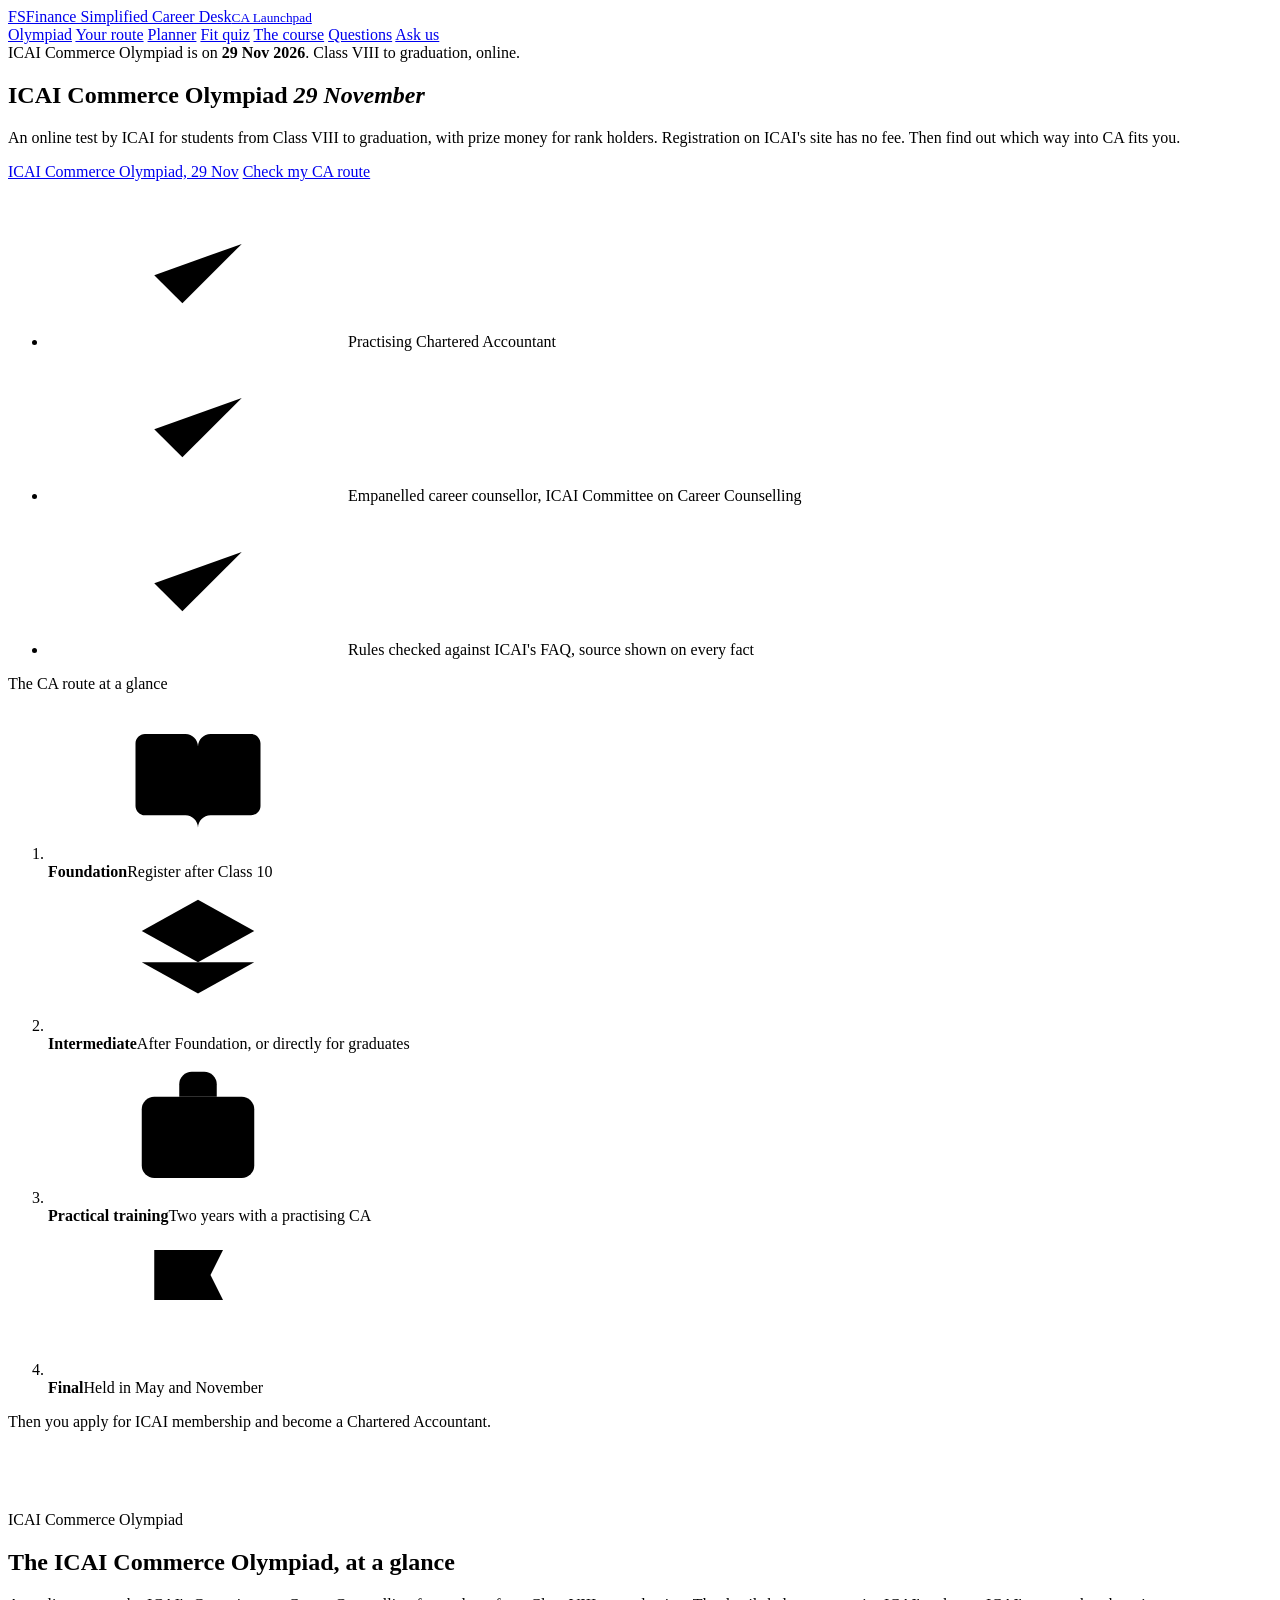
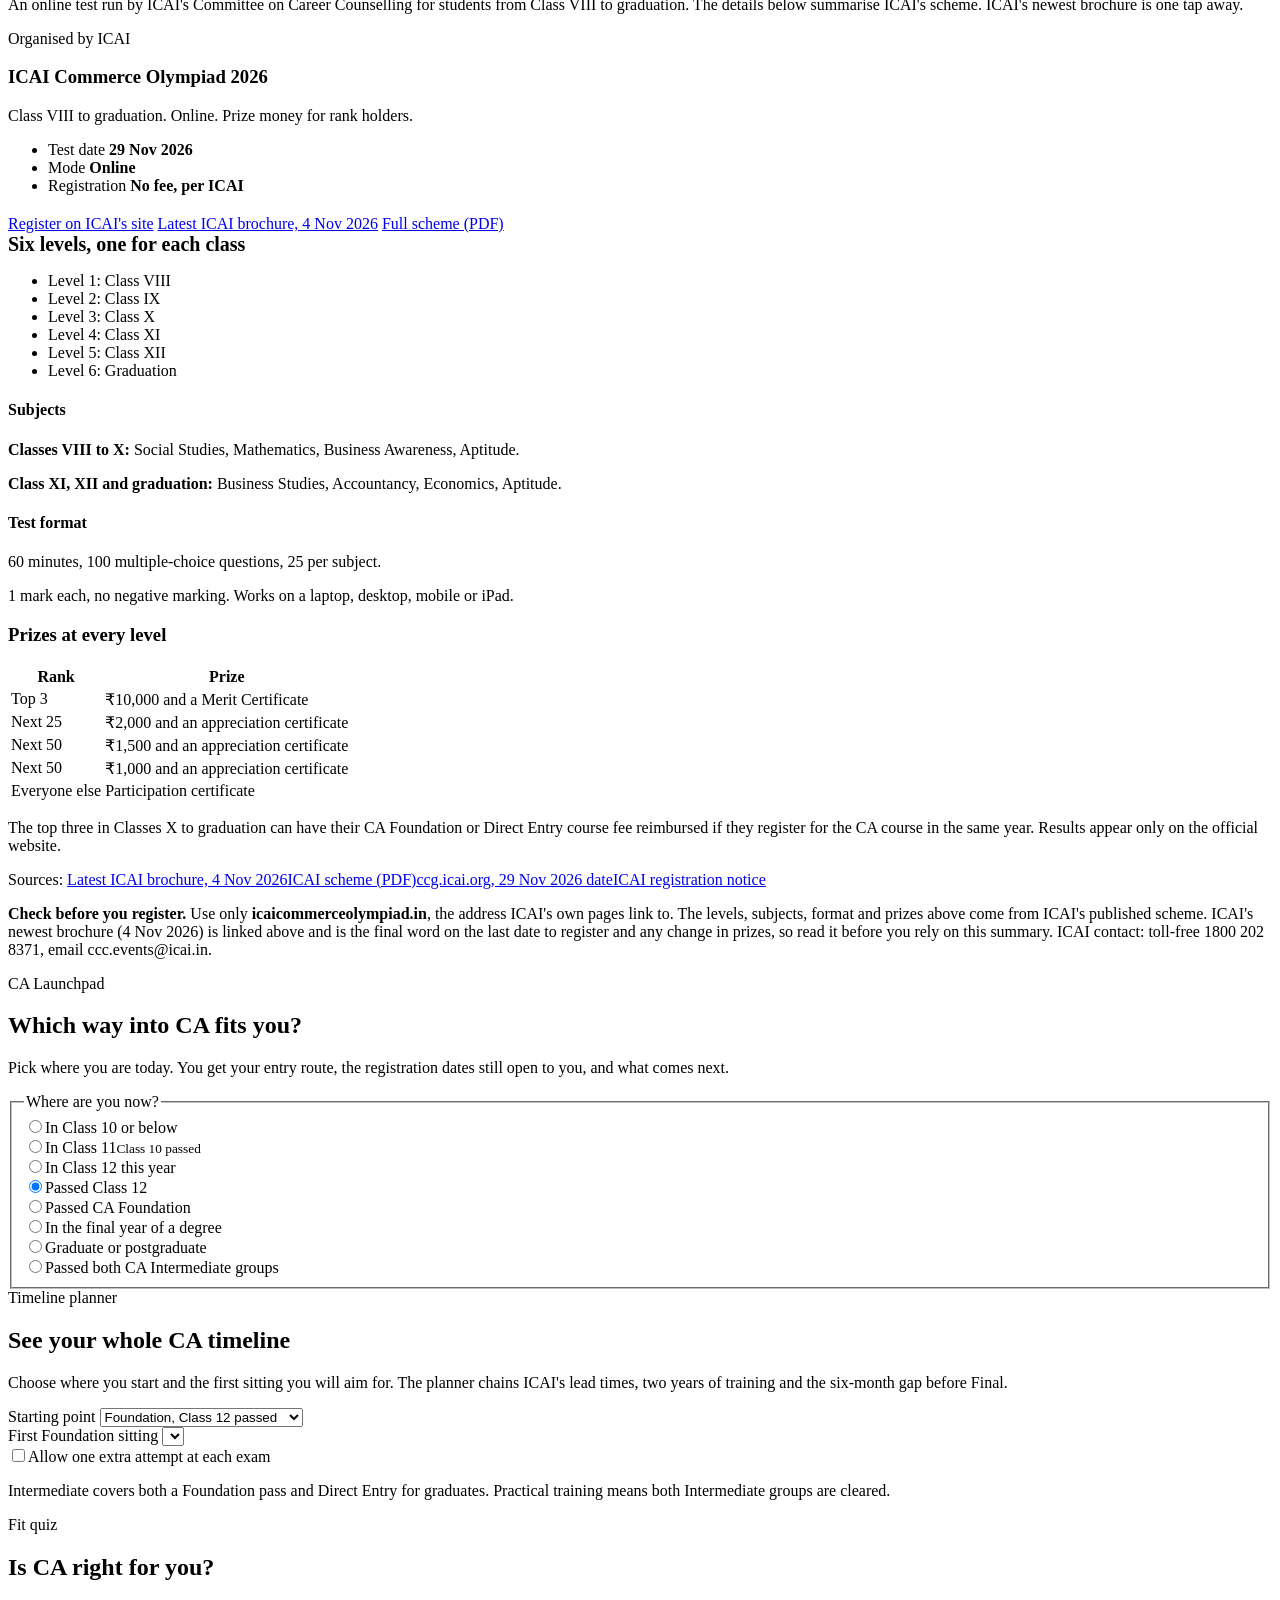
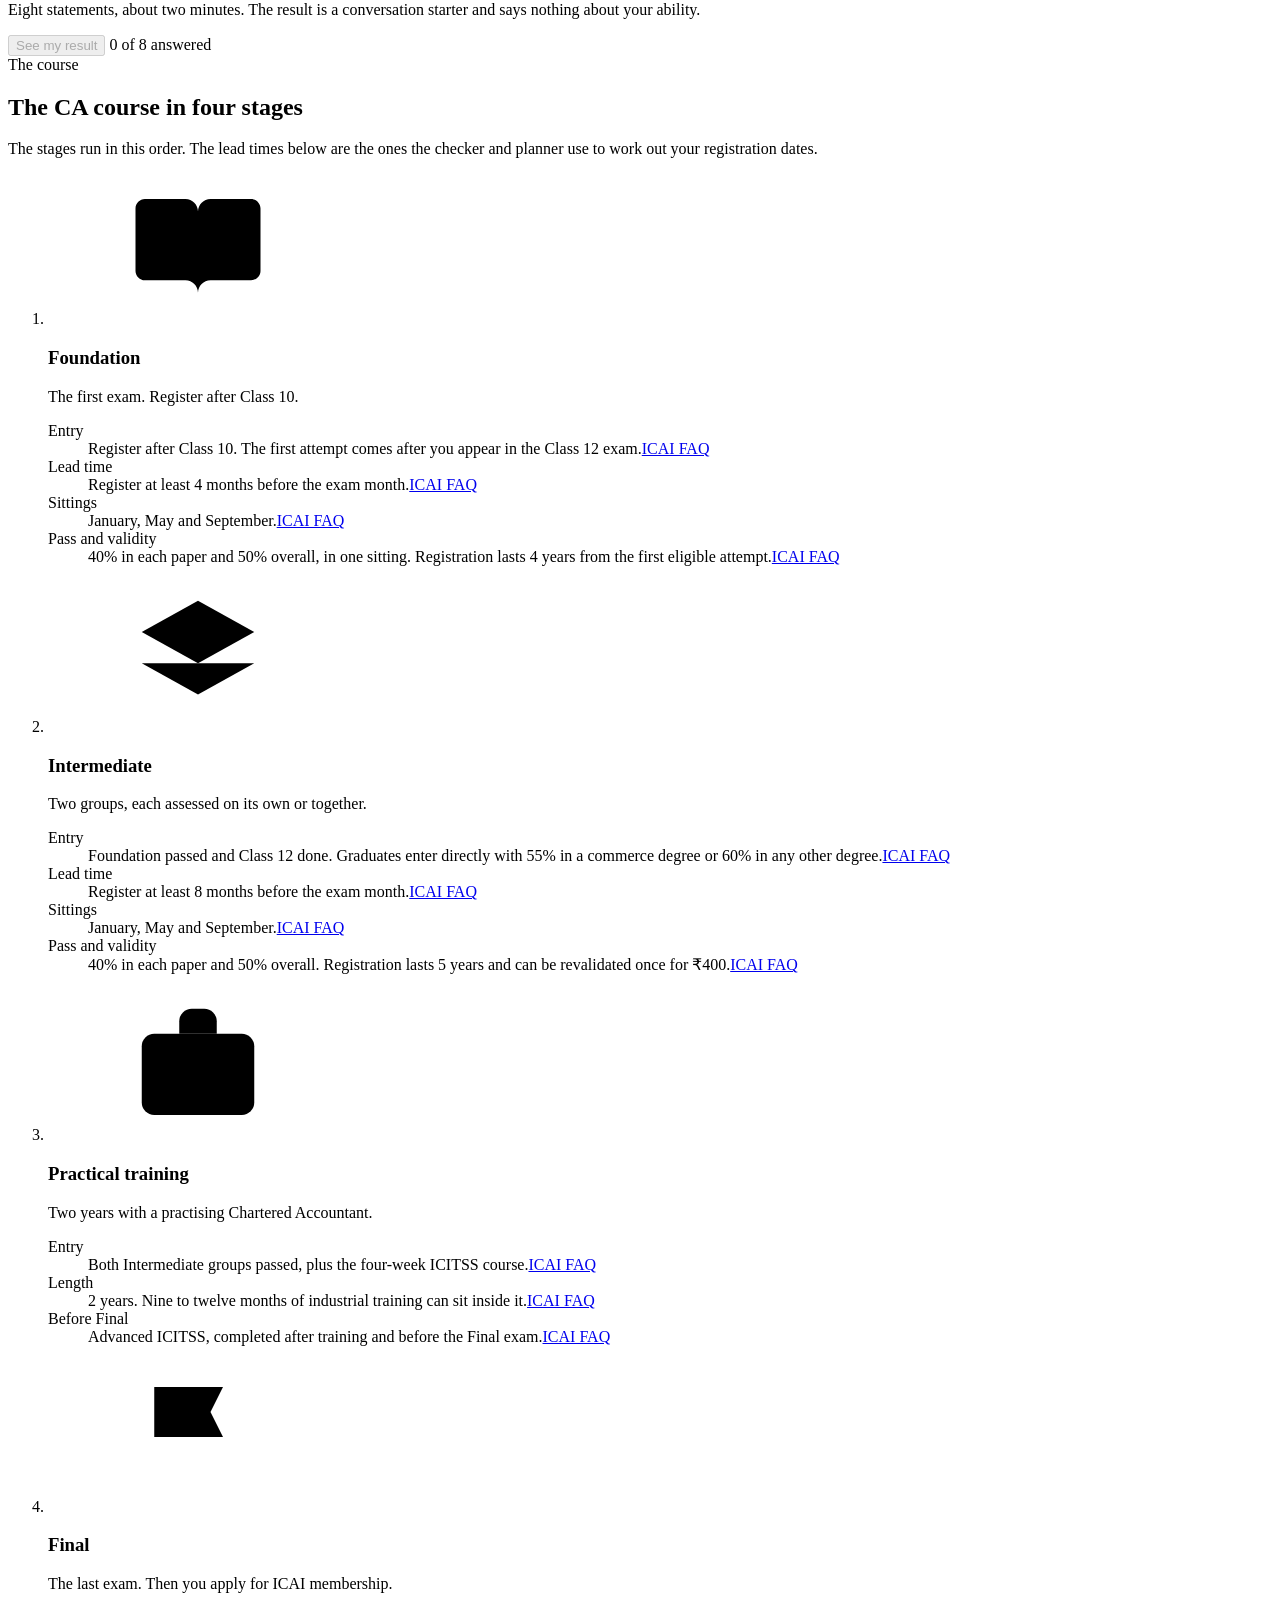
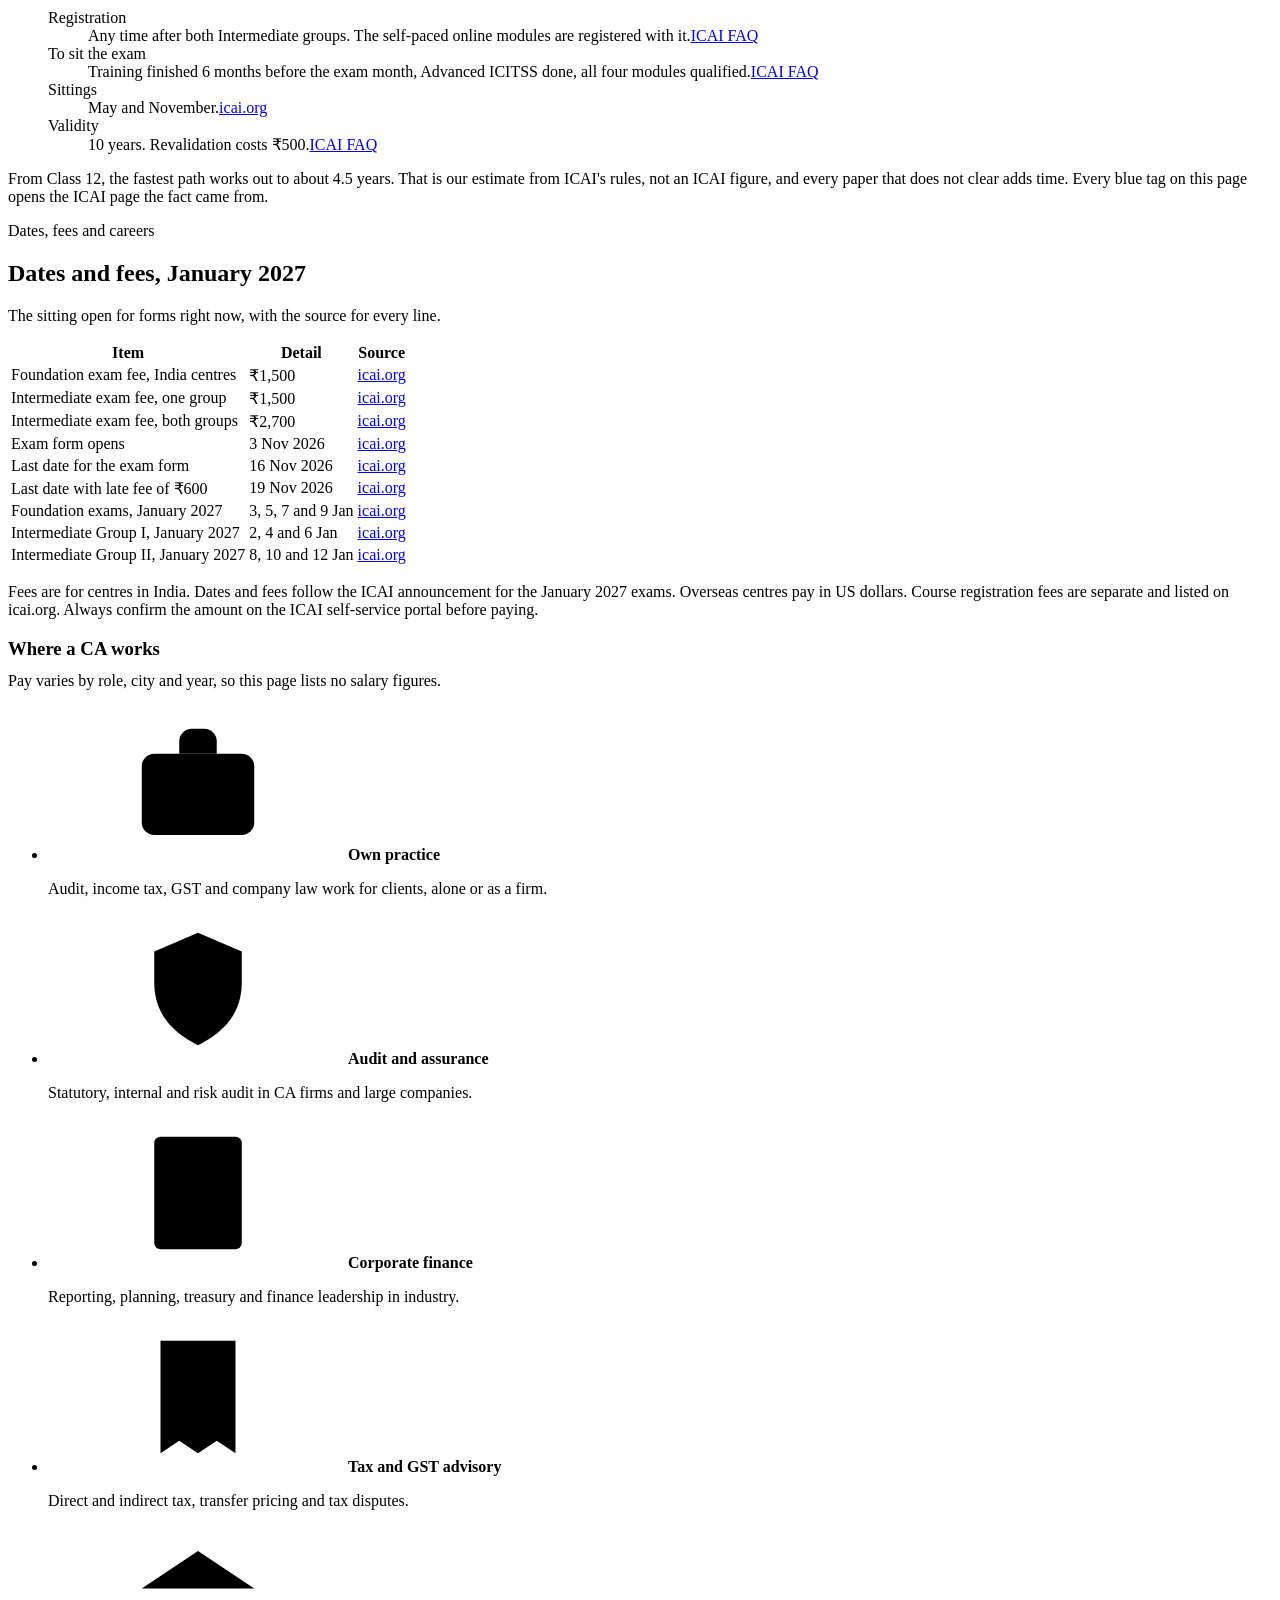
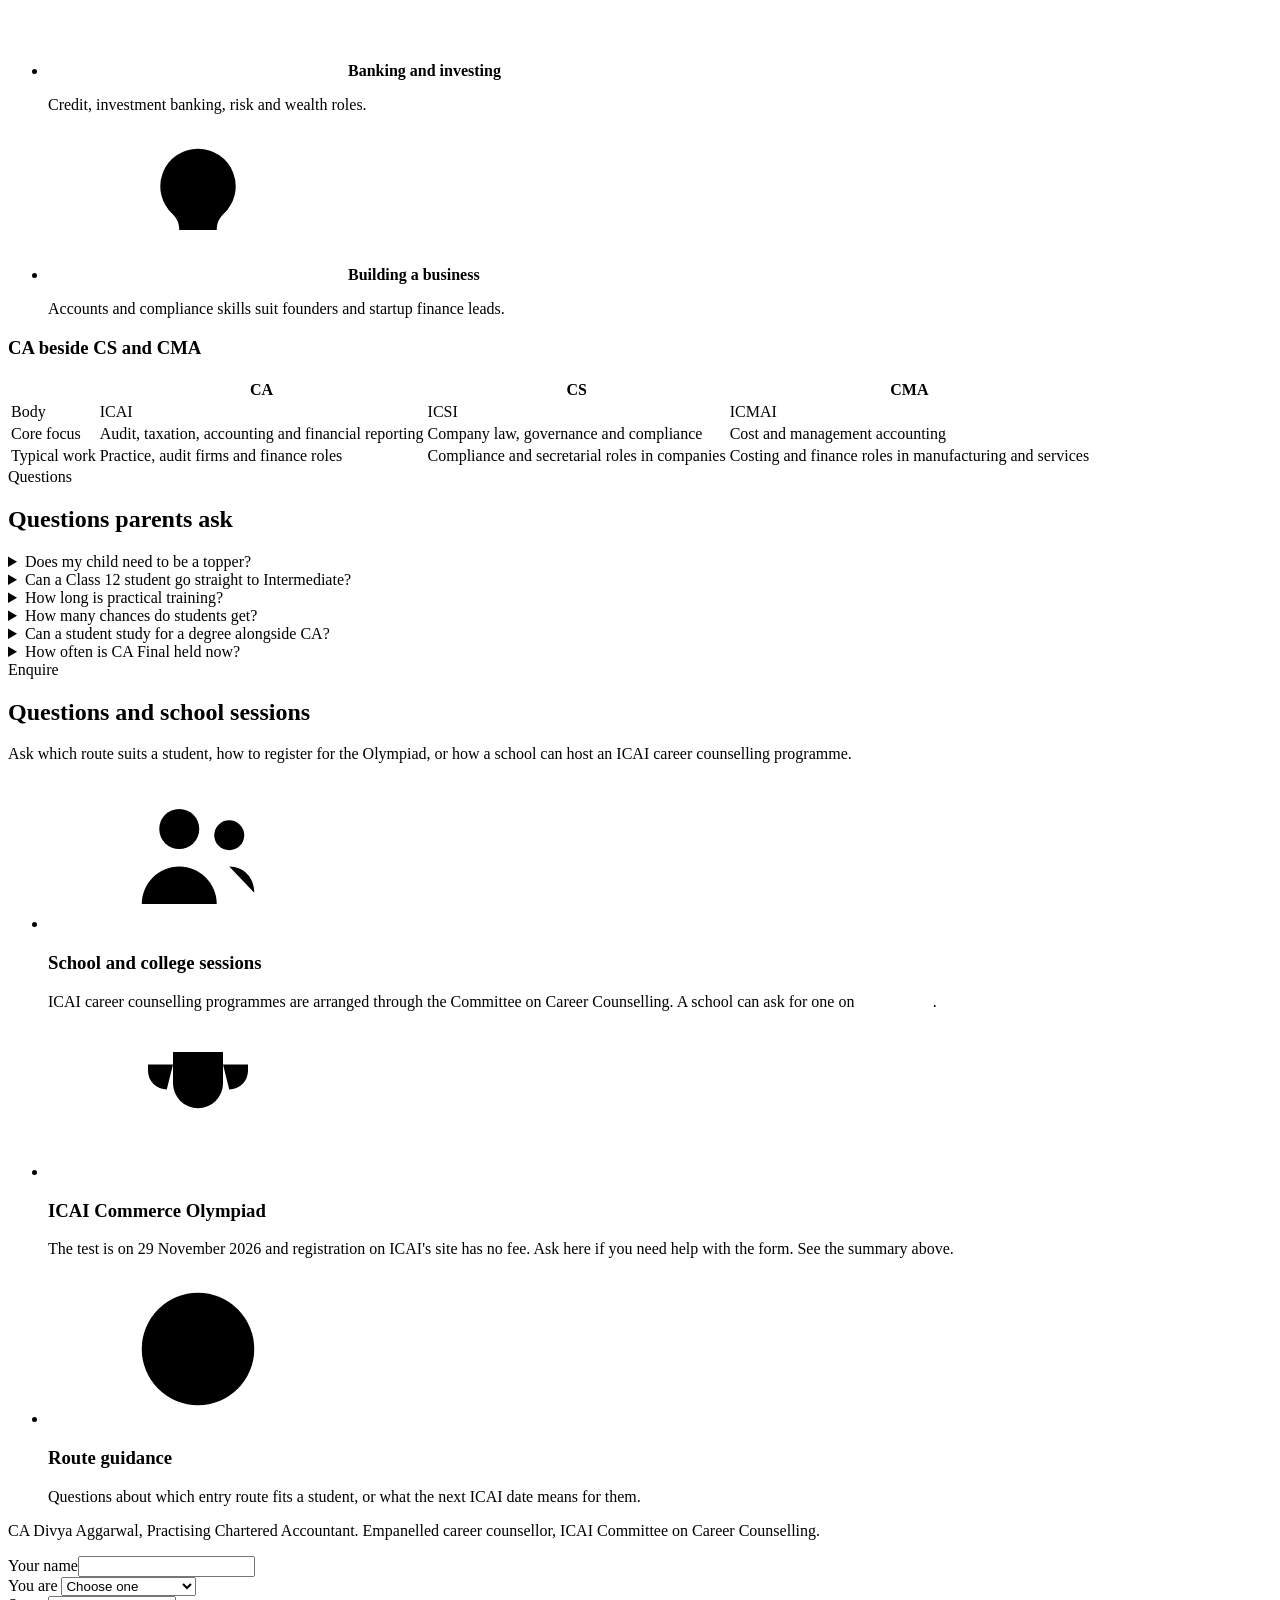
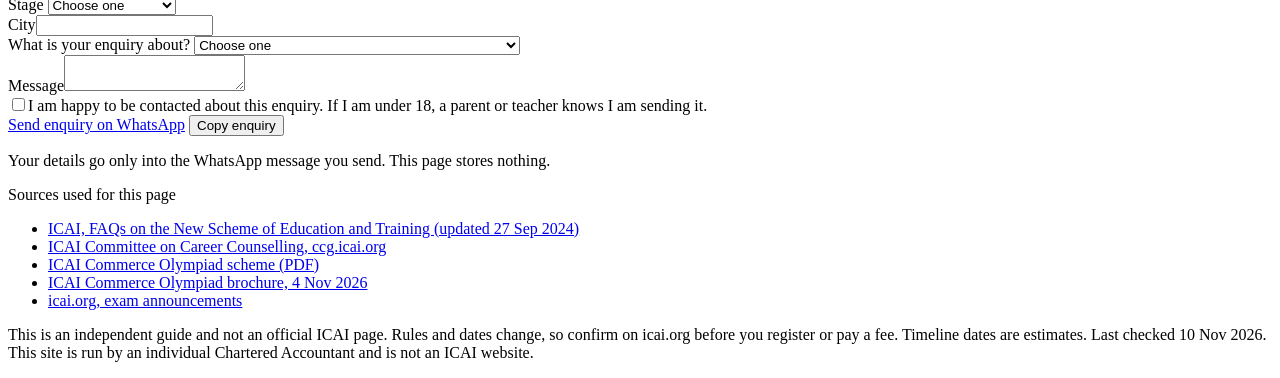
==== index.html @ d8691b2b "Add files via upload" ====
<!doctype html>
<html lang="en">
<head>
<meta charset="utf-8">
<meta name="viewport" content="width=device-width,initial-scale=1,viewport-fit=cover">
<title>Finance Simplified Career Desk</title>
<meta name="description" content="ICAI Commerce Olympiad summary and CA Launchpad: career guidance for students and parents after Class 10 and 12.">
<link rel="stylesheet" href="https://fonts.googleapis.com/css2?family=Bricolage+Grotesque:wght@600;700;800&family=Figtree:wght@400;500;600;700&family=Hind:wght@400;500;600&display=swap">
<link rel="stylesheet" href="css/style.css">
</head>
<body>
<svg width="0" height="0" style="position:absolute" aria-hidden="true" focusable="false">
  <symbol id="i-book" viewBox="0 0 24 24"><path d="M2 5.5C2 4.7 2.7 4 3.5 4H10c1.1 0 2 .9 2 2v13c0-1.1-.9-2-2-2H3.5c-.8 0-1.5-.7-1.5-1.5v-10z"/><path d="M22 5.5c0-.8-.7-1.5-1.5-1.5H14c-1.1 0-2 .9-2 2v13c0-1.1.9-2 2-2h6.5c.8 0 1.5-.7 1.5-1.5v-10z"/></symbol>
  <symbol id="i-layers" viewBox="0 0 24 24"><path d="M12 3l9 5-9 5-9-5 9-5z"/><path d="M3 13l9 5 9-5"/></symbol>
  <symbol id="i-briefcase" viewBox="0 0 24 24"><rect x="3" y="7" width="18" height="13" rx="2"/><path d="M9 7V5a2 2 0 012-2h2a2 2 0 012 2v2"/><path d="M3 13h18"/></symbol>
  <symbol id="i-flag" viewBox="0 0 24 24"><path d="M5 21V4"/><path d="M5 4h11l-2 4 2 4H5"/></symbol>
  <symbol id="i-shield" viewBox="0 0 24 24"><path d="M12 3l7 3v5c0 5-3 8-7 10-4-2-7-5-7-10V6l7-3z"/><path d="M9 12l2 2 4-4"/></symbol>
  <symbol id="i-building" viewBox="0 0 24 24"><rect x="5" y="3" width="14" height="18" rx="1"/><path d="M9 7h2M13 7h2M9 11h2M13 11h2M9 15h2M13 15h2"/></symbol>
  <symbol id="i-receipt" viewBox="0 0 24 24"><path d="M6 3h12v18l-3-2-3 2-3-2-3 2V3z"/><path d="M9 8h6M9 12h6"/></symbol>
  <symbol id="i-landmark" viewBox="0 0 24 24"><path d="M3 10l9-6 9 6"/><path d="M5 10v8M9.5 10v8M14.5 10v8M19 10v8"/><path d="M3 20h18"/></symbol>
  <symbol id="i-bulb" viewBox="0 0 24 24"><path d="M9 18h6"/><path d="M10 21h4"/><path d="M12 3a6 6 0 00-4 10.5c.7.7 1 1.5 1 2.5h6c0-1 .3-1.8 1-2.5A6 6 0 0012 3z"/></symbol>
  <symbol id="i-check" viewBox="0 0 24 24"><path d="M5 12.5l4.5 4.5L19 7.5"/></symbol>
  <symbol id="i-users" viewBox="0 0 24 24"><circle cx="9" cy="8" r="3.2"/><path d="M3 20c0-3.3 2.7-6 6-6s6 2.7 6 6"/><circle cx="17" cy="9" r="2.4"/><path d="M17 14c2.3 0 4 1.8 4 4.2"/></symbol>
  <symbol id="i-trophy" viewBox="0 0 24 24"><path d="M8 4h8v5a4 4 0 01-8 0V4z"/><path d="M8 6H4v1a3 3 0 003 3M16 6h4v1a3 3 0 01-3 3"/><path d="M12 13v4M8.5 20h7M10 17h4"/></symbol>
  <symbol id="i-compass" viewBox="0 0 24 24"><circle cx="12" cy="12" r="9"/><path d="M15.5 8.5l-2 5-5 2 2-5 5-2z"/></symbol>
</svg>

<header class="top">
  <div class="wrap">
    <a class="brand" href="#top"><span class="mark" aria-hidden="true">FS</span><span class="bn">Finance Simplified Career Desk<small>CA Launchpad</small></span></a>
    <nav class="links" aria-label="Sections">
      <a class="hide-m" href="#olympiad">Olympiad</a>
      <a class="hide-m" href="#check">Your route</a>
      <a class="hide-m" href="#planner">Planner</a>
      <a class="hide-m" href="#fit">Fit quiz</a>
      <a class="hide-m" href="#journey">The course</a>
      <a class="hide-m" href="#questions">Questions</a>
      <a class="btn sm" href="#enquire">Ask us</a>
    </nav>
  </div>
</header>

<main id="top">
<section class="hero">
  <div class="wrap">
    <div>
      <div class="pill" id="notice" role="status"><span>ICAI Commerce Olympiad is on <b>29 Nov 2026</b>. Class VIII to graduation, online.</span></div>
      <h1>ICAI Commerce Olympiad <em>29 November</em></h1>
      <p class="lede">An online test by ICAI for students from Class VIII to graduation, with prize money for rank holders. Registration on ICAI's site has no fee. Then find out which way into CA fits you.</p>
      <div class="row">
        <a class="btn accent" href="#olympiad">ICAI Commerce Olympiad, 29 Nov</a>
        <a class="btn light" href="#check">Check my CA route</a>
      </div>
      <ul class="trust">
        <li><svg class="ic"><use href="#i-check"/></svg>Practising Chartered Accountant</li>
        <li><svg class="ic"><use href="#i-check"/></svg>Empanelled career counsellor, ICAI Committee on Career Counselling</li>
        <li><svg class="ic"><use href="#i-check"/></svg>Rules checked against ICAI's FAQ, source shown on every fact</li>
      </ul>
    </div>
    <aside class="route-card" aria-label="The CA route at a glance">
      <p class="rc-title">The CA route at a glance</p>
      <ol class="rc">
        <li><span class="rc-ic"><svg class="ic"><use href="#i-book"/></svg></span><div><strong>Foundation</strong><span class="d">Register after Class 10</span></div></li>
        <li><span class="rc-ic"><svg class="ic"><use href="#i-layers"/></svg></span><div><strong>Intermediate</strong><span class="d">After Foundation, or directly for graduates</span></div></li>
        <li><span class="rc-ic"><svg class="ic"><use href="#i-briefcase"/></svg></span><div><strong>Practical training</strong><span class="d">Two years with a practising CA</span></div></li>
        <li><span class="rc-ic"><svg class="ic"><use href="#i-flag"/></svg></span><div><strong>Final</strong><span class="d">Held in May and November</span></div></li>
      </ol>
      <p class="rc-end">Then you apply for ICAI membership and become a Chartered Accountant.</p>
    </aside>
  </div>
</section>

<section class="sec wrap" id="olympiad" style="padding-top:64px">
  <div class="sec-head">
    <span class="kicker">ICAI Commerce Olympiad</span>
    <h2 class="t">The ICAI Commerce Olympiad, at a glance</h2>
    <p class="lead">An online test run by ICAI's Committee on Career Counselling for students from Class VIII to graduation. The details below summarise ICAI's scheme. ICAI's newest brochure is one tap away.</p>
  </div>
  <div class="broch">
    <div class="bhead">
      <span class="k">Organised by ICAI</span>
      <h3>ICAI Commerce Olympiad 2026</h3>
      <p>Class VIII to graduation. Online. Prize money for rank holders.</p>
      <ul class="bdate">
        <li>Test date <b>29 Nov 2026</b></li>
        <li>Mode <b>Online</b></li>
        <li>Registration <b>No fee, per ICAI</b></li>
      </ul>
      <div class="row" style="margin-top:20px">
        <a class="btn accent" href="https://icaicommerceolympiad.in/" target="_blank" rel="noopener">Register on ICAI's site</a>
        <a class="btn light" href="https://ccg.icai.org/images/ICAI-commerce-olympiad-04-11-2026-v2.jpeg" target="_blank" rel="noopener">Latest ICAI brochure, 4 Nov 2026</a>
        <a class="btn light" href="https://icaicommerceolympiad.in/PDF/ICAI_Commerce_Olympiad.pdf" target="_blank" rel="noopener">Full scheme (PDF)</a>
      </div>
    </div>
    <div class="card">
      <h3 class="sub" style="margin:0 0 12px;font-size:1.25rem">Six levels, one for each class</h3>
      <ul class="lv"><li>Level 1: Class VIII</li><li>Level 2: Class IX</li><li>Level 3: Class X</li><li>Level 4: Class XI</li><li>Level 5: Class XII</li><li>Level 6: Graduation</li></ul>
      <div class="bcols">
        <div><h4>Subjects</h4><p><b>Classes VIII to X:</b> Social Studies, Mathematics, Business Awareness, Aptitude.</p><p><b>Class XI, XII and graduation:</b> Business Studies, Accountancy, Economics, Aptitude.</p></div>
        <div><h4>Test format</h4><p>60 minutes, 100 multiple-choice questions, 25 per subject.</p><p>1 mark each, no negative marking. Works on a laptop, desktop, mobile or iPad.</p></div>
      </div>
      <h3 class="mini">Prizes at every level</h3>
      <div class="tablewrap"><table>
        <thead><tr><th>Rank</th><th>Prize</th></tr></thead>
        <tbody>
          <tr><td>Top 3</td><td class="num">₹10,000 and a Merit Certificate</td></tr>
          <tr><td>Next 25</td><td class="num">₹2,000 and an appreciation certificate</td></tr>
          <tr><td>Next 50</td><td class="num">₹1,500 and an appreciation certificate</td></tr>
          <tr><td>Next 50</td><td class="num">₹1,000 and an appreciation certificate</td></tr>
          <tr><td>Everyone else</td><td>Participation certificate</td></tr>
        </tbody></table></div>
      <p class="tnote">The top three in Classes X to graduation can have their CA Foundation or Direct Entry course fee reimbursed if they register for the CA course in the same year. Results appear only on the official website.</p>
      <p class="src" style="margin-top:14px !important">Sources: <a class="sr" href="https://ccg.icai.org/images/ICAI-commerce-olympiad-04-11-2026-v2.jpeg" target="_blank" rel="noopener">Latest ICAI brochure, 4 Nov 2026</a><a class="sr" href="https://icaicommerceolympiad.in/PDF/ICAI_Commerce_Olympiad.pdf" target="_blank" rel="noopener">ICAI scheme (PDF)</a><a class="sr" href="https://ccg.icai.org/" target="_blank" rel="noopener">ccg.icai.org, 29 Nov 2026 date</a><a class="sr" href="https://icai.org/post/19449" target="_blank" rel="noopener">ICAI registration notice</a></p>
    </div>
  </div>
  <p class="bnote"><b>Check before you register.</b> Use only <b>icaicommerceolympiad.in</b>, the address ICAI's own pages link to. The levels, subjects, format and prizes above come from ICAI's published scheme. ICAI's newest brochure (4 Nov 2026) is linked above and is the final word on the last date to register and any change in prizes, so read it before you rely on this summary. ICAI contact: toll-free 1800 202 8371, email ccc.events@icai.in.</p>
</section>

<section class="sec wrap" id="check">
  <div class="sec-head">
    <span class="kicker">CA Launchpad</span>
    <h2 class="t">Which way into CA fits you?</h2>
    <p class="lead">Pick where you are today. You get your entry route, the registration dates still open to you, and what comes next.</p>
  </div>
  <div class="tool">
    <form class="card" id="form" aria-label="Where are you now">
      <fieldset class="choices">
        <legend>Where are you now?</legend>
        <div class="pick"><input type="radio" name="stage" id="s-c10" value="c10"><label for="s-c10">In Class 10 or below</label></div>
        <div class="pick"><input type="radio" name="stage" id="s-c11" value="c11"><label for="s-c11">In Class 11<small>Class 10 passed</small></label></div>
        <div class="pick"><input type="radio" name="stage" id="s-c12a" value="c12a"><label for="s-c12a">In Class 12 this year</label></div>
        <div class="pick"><input type="radio" name="stage" id="s-c12p" value="c12p" checked><label for="s-c12p">Passed Class 12</label></div>
        <div class="pick"><input type="radio" name="stage" id="s-found" value="found"><label for="s-found">Passed CA Foundation</label></div>
        <div class="pick"><input type="radio" name="stage" id="s-ugf" value="ugfinal"><label for="s-ugf">In the final year of a degree</label></div>
        <div class="pick"><input type="radio" name="stage" id="s-grad" value="grad"><label for="s-grad">Graduate or postgraduate</label></div>
        <div class="pick"><input type="radio" name="stage" id="s-inter" value="inter"><label for="s-inter">Passed both CA Intermediate groups</label></div>
      </fieldset>
      <div class="degree fields" id="degree" hidden>
        <div class="field">
          <label for="stream">Your degree</label>
          <select id="stream">
            <option value="commerce">Commerce degree</option>
            <option value="other">Any other degree</option>
          </select>
        </div>
        <div class="field">
          <label for="marks">Marks in the degree (%)</label>
          <input id="marks" type="number" inputmode="decimal" min="0" max="100" step="0.1" placeholder="e.g. 62">
        </div>
        <p class="hint">ICAI decides which degrees count as commerce. Check yours on icai.org.</p>
      </div>
    </form>
    <section class="card result" id="result" aria-live="polite" aria-label="Your route"></section>
  </div>
</section>

<section class="sec wrap" id="planner">
  <div class="sec-head">
    <span class="kicker">Timeline planner</span>
    <h2 class="t">See your whole CA timeline</h2>
    <p class="lead">Choose where you start and the first sitting you will aim for. The planner chains ICAI's lead times, two years of training and the six-month gap before Final.</p>
  </div>
  <div class="planner">
    <form class="card fields" id="plan-form" aria-label="Timeline planner inputs">
      <div class="field">
        <label for="plan-start">Starting point</label>
        <select id="plan-start">
          <option value="f12a">Foundation, Class 12 this year</option>
          <option value="f12p" selected>Foundation, Class 12 passed</option>
          <option value="inter">Intermediate</option>
          <option value="train">Practical training</option>
        </select>
      </div>
      <div class="field">
        <label for="plan-sitting" id="plan-sit-label">First Foundation sitting</label>
        <select id="plan-sitting"></select>
      </div>
      <label class="check" for="plan-retry"><input type="checkbox" id="plan-retry"><span>Allow one extra attempt at each exam</span></label>
      <p class="hint">Intermediate covers both a Foundation pass and Direct Entry for graduates. Practical training means both Intermediate groups are cleared.</p>
    </form>
    <section class="card" id="plan-out" aria-live="polite" aria-label="Your timeline"></section>
  </div>
</section>

<section class="sec wrap" id="fit">
  <div class="sec-head">
    <span class="kicker">Fit quiz</span>
    <h2 class="t">Is CA right for you?</h2>
    <p class="lead">Eight statements, about two minutes. The result is a conversation starter and says nothing about your ability.</p>
  </div>
  <form class="card quiz" id="quiz" aria-label="Is CA right for me">
    <div id="quiz-list"></div>
    <div class="qbar">
      <button class="btn" type="submit" id="quiz-submit" disabled>See my result</button>
      <span class="qprog" id="quiz-progress">0 of 8 answered</span>
    </div>
  </form>
  <section class="card quiz result" id="quiz-out" aria-live="polite" hidden></section>
</section>

<section class="sec wrap" id="journey">
  <div class="sec-head">
    <span class="kicker">The course</span>
    <h2 class="t">The CA course in four stages</h2>
    <p class="lead">The stages run in this order. The lead times below are the ones the checker and planner use to work out your registration dates.</p>
  </div>
  <ol class="stages">
    <li class="stage card">
      <div class="hd"><span class="ico"><svg class="ic"><use href="#i-book"/></svg></span><div><span class="no"></span><h3>Foundation</h3></div></div>
      <p class="len">The first exam. Register after Class 10.</p>
      <dl class="facts">
        <div><dt>Entry</dt><dd>Register after Class 10. The first attempt comes after you appear in the Class 12 exam.<a class="sr" href="https://icai-call-sahayata.icai.org/wp-content/uploads/2025/03/About-CA-Course-Oro-FAQ.pdf" target="_blank" rel="noopener">ICAI FAQ</a></dd></div>
        <div><dt>Lead time</dt><dd>Register at least 4 months before the exam month.<a class="sr" href="https://icai-call-sahayata.icai.org/wp-content/uploads/2025/03/About-CA-Course-Oro-FAQ.pdf" target="_blank" rel="noopener">ICAI FAQ</a></dd></div>
        <div><dt>Sittings</dt><dd>January, May and September.<a class="sr" href="https://icai-call-sahayata.icai.org/wp-content/uploads/2025/03/About-CA-Course-Oro-FAQ.pdf" target="_blank" rel="noopener">ICAI FAQ</a></dd></div>
        <div><dt>Pass and validity</dt><dd>40% in each paper and 50% overall, in one sitting. Registration lasts 4 years from the first eligible attempt.<a class="sr" href="https://icai-call-sahayata.icai.org/wp-content/uploads/2025/03/About-CA-Course-Oro-FAQ.pdf" target="_blank" rel="noopener">ICAI FAQ</a></dd></div>
      </dl>
    </li>
    <li class="stage card">
      <div class="hd"><span class="ico"><svg class="ic"><use href="#i-layers"/></svg></span><div><span class="no"></span><h3>Intermediate</h3></div></div>
      <p class="len">Two groups, each assessed on its own or together.</p>
      <dl class="facts">
        <div><dt>Entry</dt><dd>Foundation passed and Class 12 done. Graduates enter directly with 55% in a commerce degree or 60% in any other degree.<a class="sr" href="https://icai-call-sahayata.icai.org/wp-content/uploads/2025/03/About-CA-Course-Oro-FAQ.pdf" target="_blank" rel="noopener">ICAI FAQ</a></dd></div>
        <div><dt>Lead time</dt><dd>Register at least 8 months before the exam month.<a class="sr" href="https://icai-call-sahayata.icai.org/wp-content/uploads/2025/03/About-CA-Course-Oro-FAQ.pdf" target="_blank" rel="noopener">ICAI FAQ</a></dd></div>
        <div><dt>Sittings</dt><dd>January, May and September.<a class="sr" href="https://icai-call-sahayata.icai.org/wp-content/uploads/2025/03/About-CA-Course-Oro-FAQ.pdf" target="_blank" rel="noopener">ICAI FAQ</a></dd></div>
        <div><dt>Pass and validity</dt><dd>40% in each paper and 50% overall. Registration lasts 5 years and can be revalidated once for ₹400.<a class="sr" href="https://icai-call-sahayata.icai.org/wp-content/uploads/2025/03/About-CA-Course-Oro-FAQ.pdf" target="_blank" rel="noopener">ICAI FAQ</a></dd></div>
      </dl>
    </li>
    <li class="stage card">
      <div class="hd"><span class="ico"><svg class="ic"><use href="#i-briefcase"/></svg></span><div><span class="no"></span><h3>Practical training</h3></div></div>
      <p class="len">Two years with a practising Chartered Accountant.</p>
      <dl class="facts">
        <div><dt>Entry</dt><dd>Both Intermediate groups passed, plus the four-week ICITSS course.<a class="sr" href="https://icai-call-sahayata.icai.org/wp-content/uploads/2025/03/About-CA-Course-Oro-FAQ.pdf" target="_blank" rel="noopener">ICAI FAQ</a></dd></div>
        <div><dt>Length</dt><dd>2 years. Nine to twelve months of industrial training can sit inside it.<a class="sr" href="https://icai-call-sahayata.icai.org/wp-content/uploads/2025/03/About-CA-Course-Oro-FAQ.pdf" target="_blank" rel="noopener">ICAI FAQ</a></dd></div>
        <div><dt>Before Final</dt><dd>Advanced ICITSS, completed after training and before the Final exam.<a class="sr" href="https://icai-call-sahayata.icai.org/wp-content/uploads/2025/03/About-CA-Course-Oro-FAQ.pdf" target="_blank" rel="noopener">ICAI FAQ</a></dd></div>
      </dl>
    </li>
    <li class="stage card">
      <div class="hd"><span class="ico"><svg class="ic"><use href="#i-flag"/></svg></span><div><span class="no"></span><h3>Final</h3></div></div>
      <p class="len">The last exam. Then you apply for ICAI membership.</p>
      <dl class="facts">
        <div><dt>Registration</dt><dd>Any time after both Intermediate groups. The self-paced online modules are registered with it.<a class="sr" href="https://icai-call-sahayata.icai.org/wp-content/uploads/2025/03/About-CA-Course-Oro-FAQ.pdf" target="_blank" rel="noopener">ICAI FAQ</a></dd></div>
        <div><dt>To sit the exam</dt><dd>Training finished 6 months before the exam month, Advanced ICITSS done, all four modules qualified.<a class="sr" href="https://icai-call-sahayata.icai.org/wp-content/uploads/2025/03/About-CA-Course-Oro-FAQ.pdf" target="_blank" rel="noopener">ICAI FAQ</a></dd></div>
        <div><dt>Sittings</dt><dd>May and November.<a class="sr" href="https://www.icai.org/" target="_blank" rel="noopener">icai.org</a></dd></div>
        <div><dt>Validity</dt><dd>10 years. Revalidation costs ₹500.<a class="sr" href="https://icai-call-sahayata.icai.org/wp-content/uploads/2025/03/About-CA-Course-Oro-FAQ.pdf" target="_blank" rel="noopener">ICAI FAQ</a></dd></div>
      </dl>
    </li>
  </ol>
  <p class="timeline-est">From Class 12, the fastest path works out to about 4.5 years. That is our estimate from ICAI's rules, not an ICAI figure, and every paper that does not clear adds time. Every blue tag on this page opens the ICAI page the fact came from.</p>
</section>

<section class="sec wrap" id="costs">
  <div class="sec-head">
    <span class="kicker">Dates, fees and careers</span>
    <h2 class="t">Dates and fees, January 2027</h2>
    <p class="lead">The sitting open for forms right now, with the source for every line.</p>
  </div>
  <div class="tablewrap"><table class="facts-t"><thead><tr><th>Item</th><th>Detail</th><th>Source</th></tr></thead><tbody>
<tr><td>Foundation exam fee, India centres</td><td class="num">₹1,500</td><td><a class="sr" href="https://www.icai.org/" target="_blank" rel="noopener">icai.org</a></td></tr>
<tr><td>Intermediate exam fee, one group</td><td class="num">₹1,500</td><td><a class="sr" href="https://www.icai.org/" target="_blank" rel="noopener">icai.org</a></td></tr>
<tr><td>Intermediate exam fee, both groups</td><td class="num">₹2,700</td><td><a class="sr" href="https://www.icai.org/" target="_blank" rel="noopener">icai.org</a></td></tr>
<tr><td>Exam form opens</td><td class="num">3 Nov 2026</td><td><a class="sr" href="https://www.icai.org/" target="_blank" rel="noopener">icai.org</a></td></tr>
<tr><td>Last date for the exam form</td><td class="num">16 Nov 2026</td><td><a class="sr" href="https://www.icai.org/" target="_blank" rel="noopener">icai.org</a></td></tr>
<tr><td>Last date with late fee of ₹600</td><td class="num">19 Nov 2026</td><td><a class="sr" href="https://www.icai.org/" target="_blank" rel="noopener">icai.org</a></td></tr>
<tr><td>Foundation exams, January 2027</td><td class="num">3, 5, 7 and 9 Jan</td><td><a class="sr" href="https://www.icai.org/" target="_blank" rel="noopener">icai.org</a></td></tr>
<tr><td>Intermediate Group I, January 2027</td><td class="num">2, 4 and 6 Jan</td><td><a class="sr" href="https://www.icai.org/" target="_blank" rel="noopener">icai.org</a></td></tr>
<tr><td>Intermediate Group II, January 2027</td><td class="num">8, 10 and 12 Jan</td><td><a class="sr" href="https://www.icai.org/" target="_blank" rel="noopener">icai.org</a></td></tr>
</tbody></table></div>
<p class="srnote">Fees are for centres in India. Dates and fees follow the ICAI announcement for the January 2027 exams. Overseas centres pay in US dollars. Course registration fees are separate and listed on icai.org. Always confirm the amount on the ICAI self-service portal before paying.</p>


  <h3 class="sub" id="after">Where a CA works</h3>
  <p class="lead" style="margin:-6px 0 20px">Pay varies by role, city and year, so this page lists no salary figures.</p>
  <ul class="paths">
    <li><span class="ico"><svg class="ic"><use href="#i-briefcase"/></svg></span><strong>Own practice</strong><p>Audit, income tax, GST and company law work for clients, alone or as a firm.</p></li>
    <li><span class="ico"><svg class="ic"><use href="#i-shield"/></svg></span><strong>Audit and assurance</strong><p>Statutory, internal and risk audit in CA firms and large companies.</p></li>
    <li><span class="ico"><svg class="ic"><use href="#i-building"/></svg></span><strong>Corporate finance</strong><p>Reporting, planning, treasury and finance leadership in industry.</p></li>
    <li><span class="ico"><svg class="ic"><use href="#i-receipt"/></svg></span><strong>Tax and GST advisory</strong><p>Direct and indirect tax, transfer pricing and tax disputes.</p></li>
    <li><span class="ico"><svg class="ic"><use href="#i-landmark"/></svg></span><strong>Banking and investing</strong><p>Credit, investment banking, risk and wealth roles.</p></li>
    <li><span class="ico"><svg class="ic"><use href="#i-bulb"/></svg></span><strong>Building a business</strong><p>Accounts and compliance skills suit founders and startup finance leads.</p></li>
  </ul>

  <h3 class="sub">CA beside CS and CMA</h3>
  <div class="tablewrap">
    <table class="compare">
      <thead><tr><th></th><th>CA</th><th>CS</th><th>CMA</th></tr></thead>
      <tbody>
        <tr><td>Body</td><td>ICAI</td><td>ICSI</td><td>ICMAI</td></tr>
        <tr><td>Core focus</td><td>Audit, taxation, accounting and financial reporting</td><td>Company law, governance and compliance</td><td>Cost and management accounting</td></tr>
        <tr><td>Typical work</td><td>Practice, audit firms and finance roles</td><td>Compliance and secretarial roles in companies</td><td>Costing and finance roles in manufacturing and services</td></tr>
</tbody>
    </table>
  </div>
</section>

<section class="sec wrap" id="questions">
  <div class="sec-head">
    <span class="kicker">Questions</span>
    <h2 class="t">Questions parents ask</h2>
  </div>
  <details>
    <summary>Does my child need to be a topper?</summary>
    <p>ICAI's registration rules for the Foundation route list no minimum Class 10 or Class 12 percentage. What counts is clearing each exam: 40% in every paper and 50% overall, in a single sitting.<a class="sr" href="https://icai-call-sahayata.icai.org/wp-content/uploads/2025/03/About-CA-Course-Oro-FAQ.pdf" target="_blank" rel="noopener">ICAI FAQ</a></p>
  </details>
  <details>
    <summary>Can a Class 12 student go straight to Intermediate?</summary>
    <p>No. After Class 12 the route starts with Foundation. Direct Entry to Intermediate is for graduates and postgraduates with 55% in commerce or 60% in other streams, and for those who passed Intermediate at ICSI or ICMAI.<a class="sr" href="https://icai-call-sahayata.icai.org/wp-content/uploads/2025/03/About-CA-Course-Oro-FAQ.pdf" target="_blank" rel="noopener">ICAI FAQ</a></p>
  </details>
  <details>
    <summary>How long is practical training?</summary>
    <p>Two years, with nine to twelve months of industrial training allowed inside that time. It starts after both Intermediate groups and a four-week ICITSS course.<a class="sr" href="https://icai-call-sahayata.icai.org/wp-content/uploads/2025/03/About-CA-Course-Oro-FAQ.pdf" target="_blank" rel="noopener">ICAI FAQ</a></p>
  </details>
  <details>
    <summary>How many chances do students get?</summary>
    <p>Foundation registration lasts 4 years from the first eligible attempt and cannot be revalidated. Intermediate lasts 5 years and can be revalidated once for ₹400. Final registration lasts 10 years and can be revalidated for ₹500.<a class="sr" href="https://icai-call-sahayata.icai.org/wp-content/uploads/2025/03/About-CA-Course-Oro-FAQ.pdf" target="_blank" rel="noopener">ICAI FAQ</a></p>
  </details>
  <details>
    <summary>Can a student study for a degree alongside CA?</summary>
    <p>Many students pursue a degree while preparing for Foundation and Intermediate. Practical training takes most of the working week, so the degree mode needs planning before training starts.</p>
  </details>
  <details>
    <summary>How often is CA Final held now?</summary>
    <p>Twice a year, in May and November. News reports put ICAI's notification at 6 April 2026. Foundation and Intermediate stay at three sittings a year.<a class="sr" href="https://www.icai.org/" target="_blank" rel="noopener">icai.org</a></p>
  </details>
</section>

<div class="band" id="enquire">
  <div class="wrap enq">
    <div>
      <span class="kicker">Enquire</span>
      <h2 class="t">Questions and school sessions</h2>
      <p class="lead">Ask which route suits a student, how to register for the Olympiad, or how a school can host an ICAI career counselling programme.</p>
      <ul class="services">
        <li><span class="ico"><svg class="ic"><use href="#i-users"/></svg></span><div><h3>School and college sessions</h3><p>ICAI career counselling programmes are arranged through the Committee on Career Counselling. A school can ask for one on <a href="https://ccg.icai.org/" target="_blank" rel="noopener" style="color:#fff">ccg.icai.org</a>.</p></div></li>
        <li><span class="ico"><svg class="ic"><use href="#i-trophy"/></svg></span><div><h3>ICAI Commerce Olympiad</h3><p>The test is on 29 November 2026 and registration on ICAI's site has no fee. Ask here if you need help with the form. See the summary above.</p></div></li>
        <li><span class="ico"><svg class="ic"><use href="#i-compass"/></svg></span><div><h3>Route guidance</h3><p>Questions about which entry route fits a student, or what the next ICAI date means for them.</p></div></li>
      </ul>
      <p class="sign">CA Divya Aggarwal, Practising Chartered Accountant. Empanelled career counsellor, ICAI Committee on Career Counselling.</p>
      <p class="sign" id="wa-line" hidden></p>
    </div>
    <form class="card fields" id="enq" aria-label="Enquiry form" novalidate>
      <div class="fields two">
        <div class="field"><label for="enq-name">Your name</label><input id="enq-name" type="text" autocomplete="name"></div>
        <div class="field"><label for="enq-role">You are</label>
          <select id="enq-role"><option value="">Choose one</option><option>A student</option><option>A parent</option><option>A school or college</option><option>Someone else</option></select></div>
        <div class="field"><label for="enq-stage">Stage</label>
          <select id="enq-stage"><option value="">Choose one</option><option>Class 10 or below</option><option>Class 11</option><option>Class 12</option><option>Graduate</option><option>In the CA course</option><option>Not applicable</option></select></div>
        <div class="field"><label for="enq-city">City</label><input id="enq-city" type="text" autocomplete="address-level2"></div>
      </div>
      <div class="field"><label for="enq-topic">What is your enquiry about?</label>
        <select id="enq-topic"><option value="">Choose one</option><option>Which CA route suits me</option><option>A career counselling session for a school or college</option><option>ICAI Commerce Olympiad registration</option><option>Something else</option></select></div>
      <div class="field"><label for="enq-msg">Message</label><textarea id="enq-msg"></textarea></div>
      <label class="check" for="enq-consent"><input type="checkbox" id="enq-consent"><span>I am happy to be contacted about this enquiry. If I am under 18, a parent or teacher knows I am sending it.</span></label>
      <p class="err" id="enq-err" role="alert" hidden></p>
      <div class="row">
        <a class="btn" id="enq-send" href="https://wa.me/" target="_blank" rel="noopener">Send enquiry on WhatsApp</a>
        <button class="btn ghost" type="button" id="enq-copy">Copy enquiry</button>
        <a class="btn ghost" id="enq-form" href="#" target="_blank" rel="noopener" hidden>Use the Google Form instead</a>
      </div>
      <p class="thanks" id="enq-thanks" role="status" hidden><b>Thank you.</b> WhatsApp has opened with your message. Press send there, and we will get back to you shortly.</p>
      <p class="hint" id="enq-hint">Your details go only into the WhatsApp message you send. This page stores nothing.</p>
    </form>
  </div>
</div>
</main>

<footer>
  <div class="wrap">
    <p>Sources used for this page</p>
    <ul>
      <li><a href="https://icai-call-sahayata.icai.org/wp-content/uploads/2025/03/About-CA-Course-Oro-FAQ.pdf" target="_blank" rel="noopener">ICAI, FAQs on the New Scheme of Education and Training (updated 27 Sep 2024)</a></li>
      <li><a href="https://ccg.icai.org/" target="_blank" rel="noopener">ICAI Committee on Career Counselling, ccg.icai.org</a></li>
      <li><a href="https://icaicommerceolympiad.in/PDF/ICAI_Commerce_Olympiad.pdf" target="_blank" rel="noopener">ICAI Commerce Olympiad scheme (PDF)</a></li>
      <li><a href="https://ccg.icai.org/images/ICAI-commerce-olympiad-04-11-2026-v2.jpeg" target="_blank" rel="noopener">ICAI Commerce Olympiad brochure, 4 Nov 2026</a></li>
      <li><a href="https://www.icai.org/" target="_blank" rel="noopener">icai.org, exam announcements</a></li>
    </ul>
    <p>This is an independent guide and not an official ICAI page. Rules and dates change, so confirm on icai.org before you register or pay a fee. Timeline dates are estimates. Last checked 10 Nov 2026. This site is run by an individual Chartered Accountant and is not an ICAI website.</p>
  </div>
</footer>
<script src="js/app.js"></script>
</body>
</html>
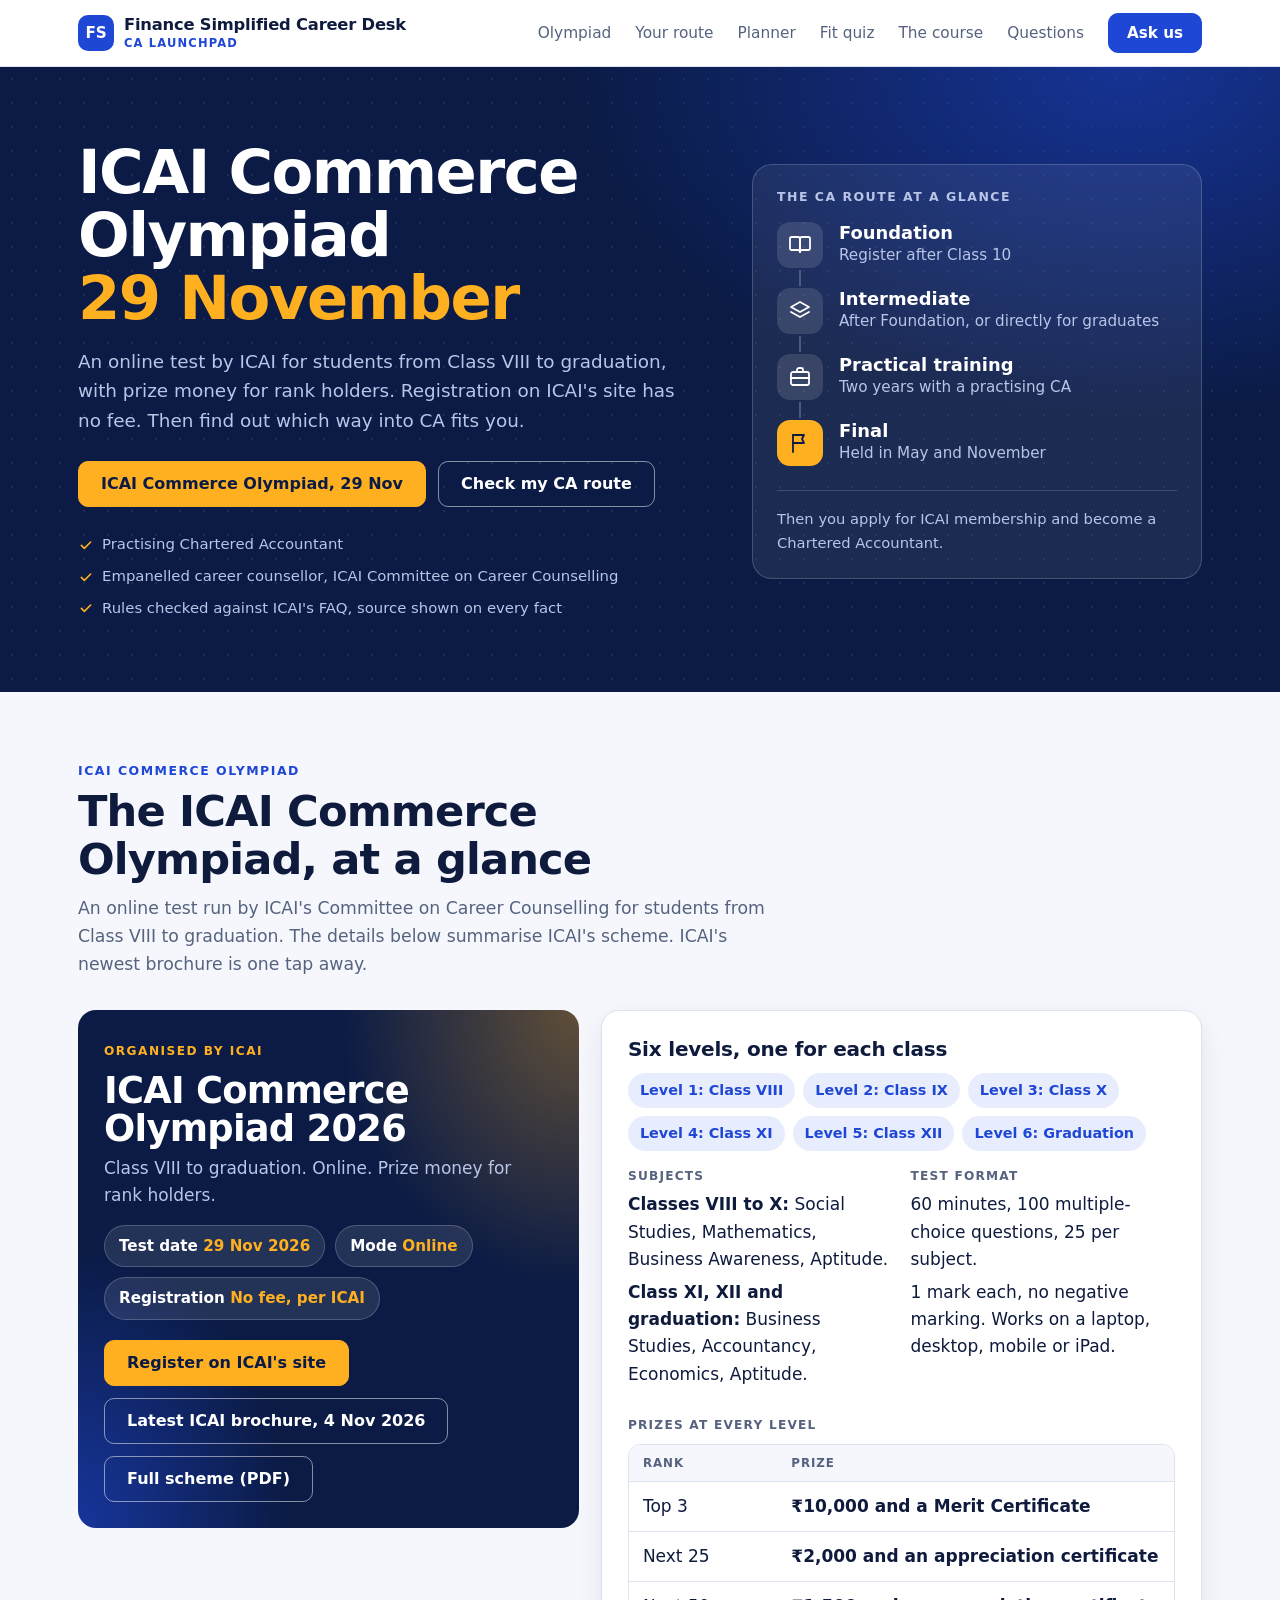
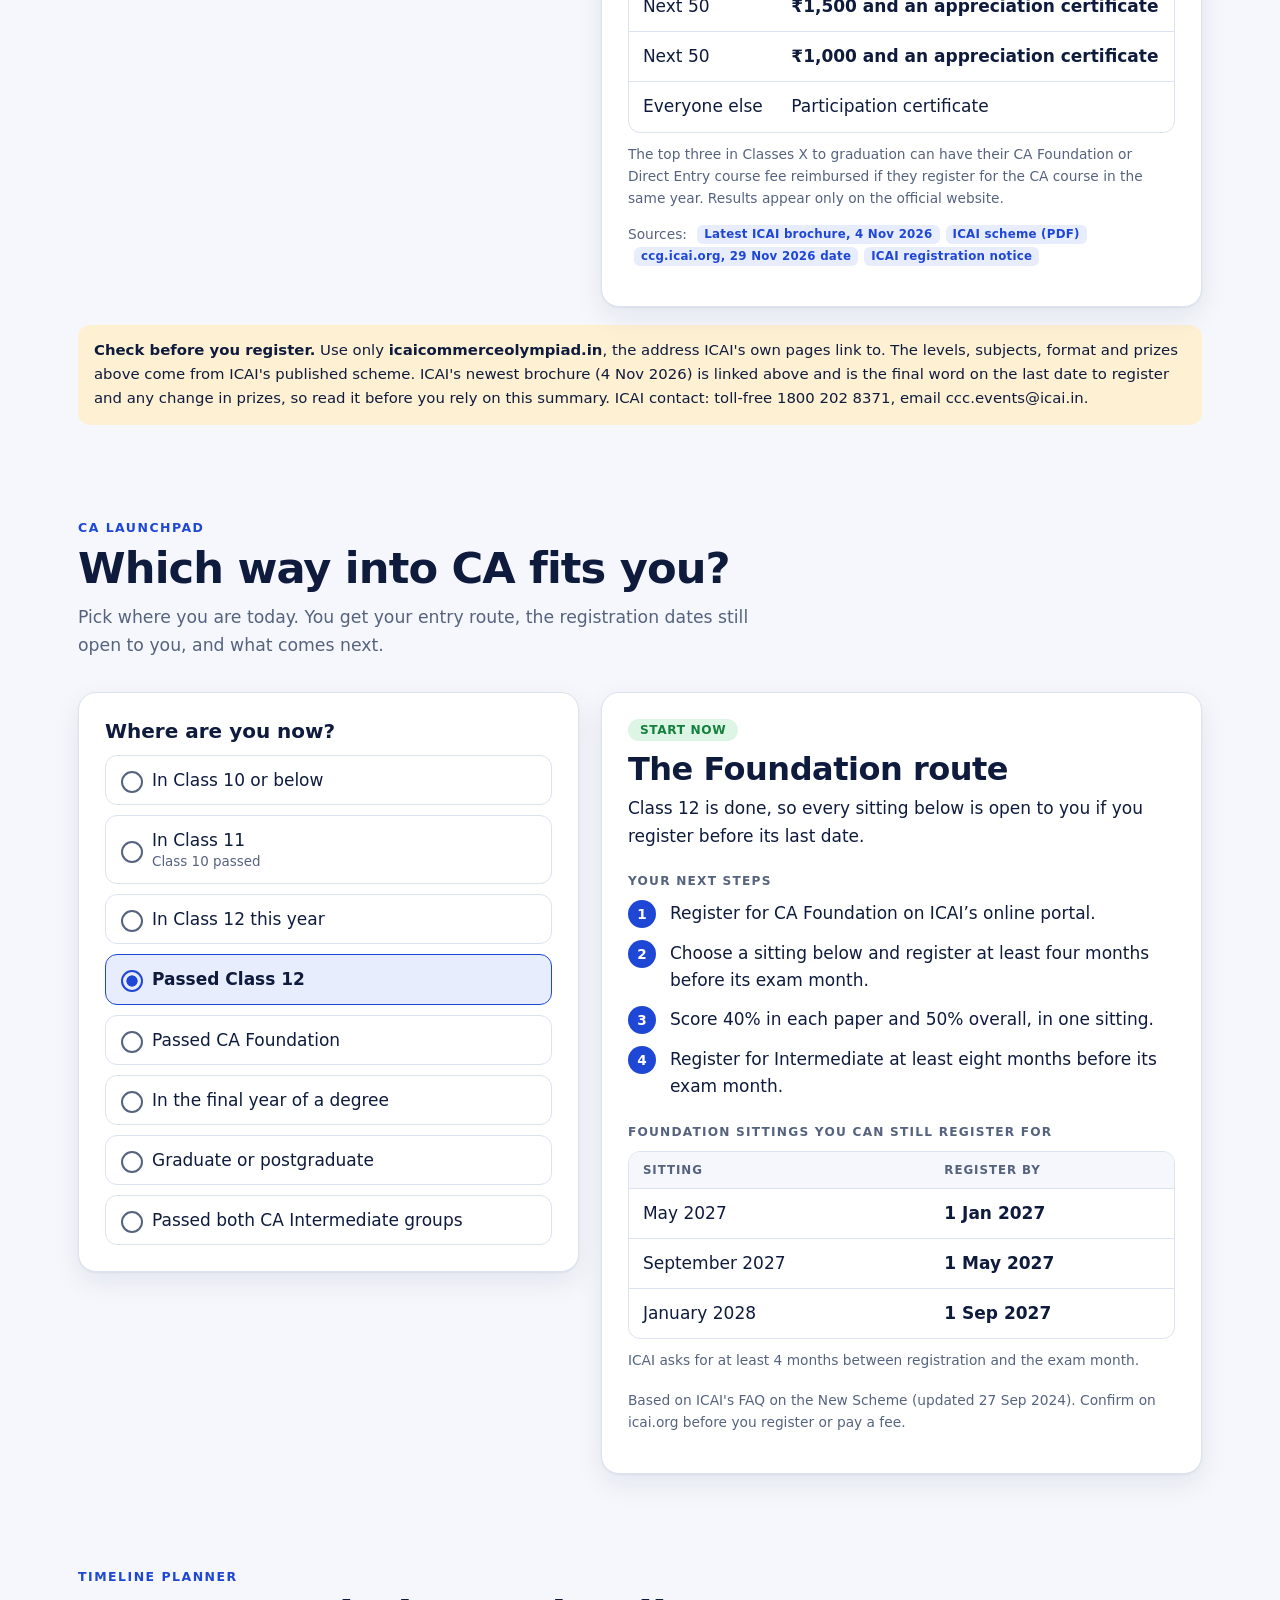
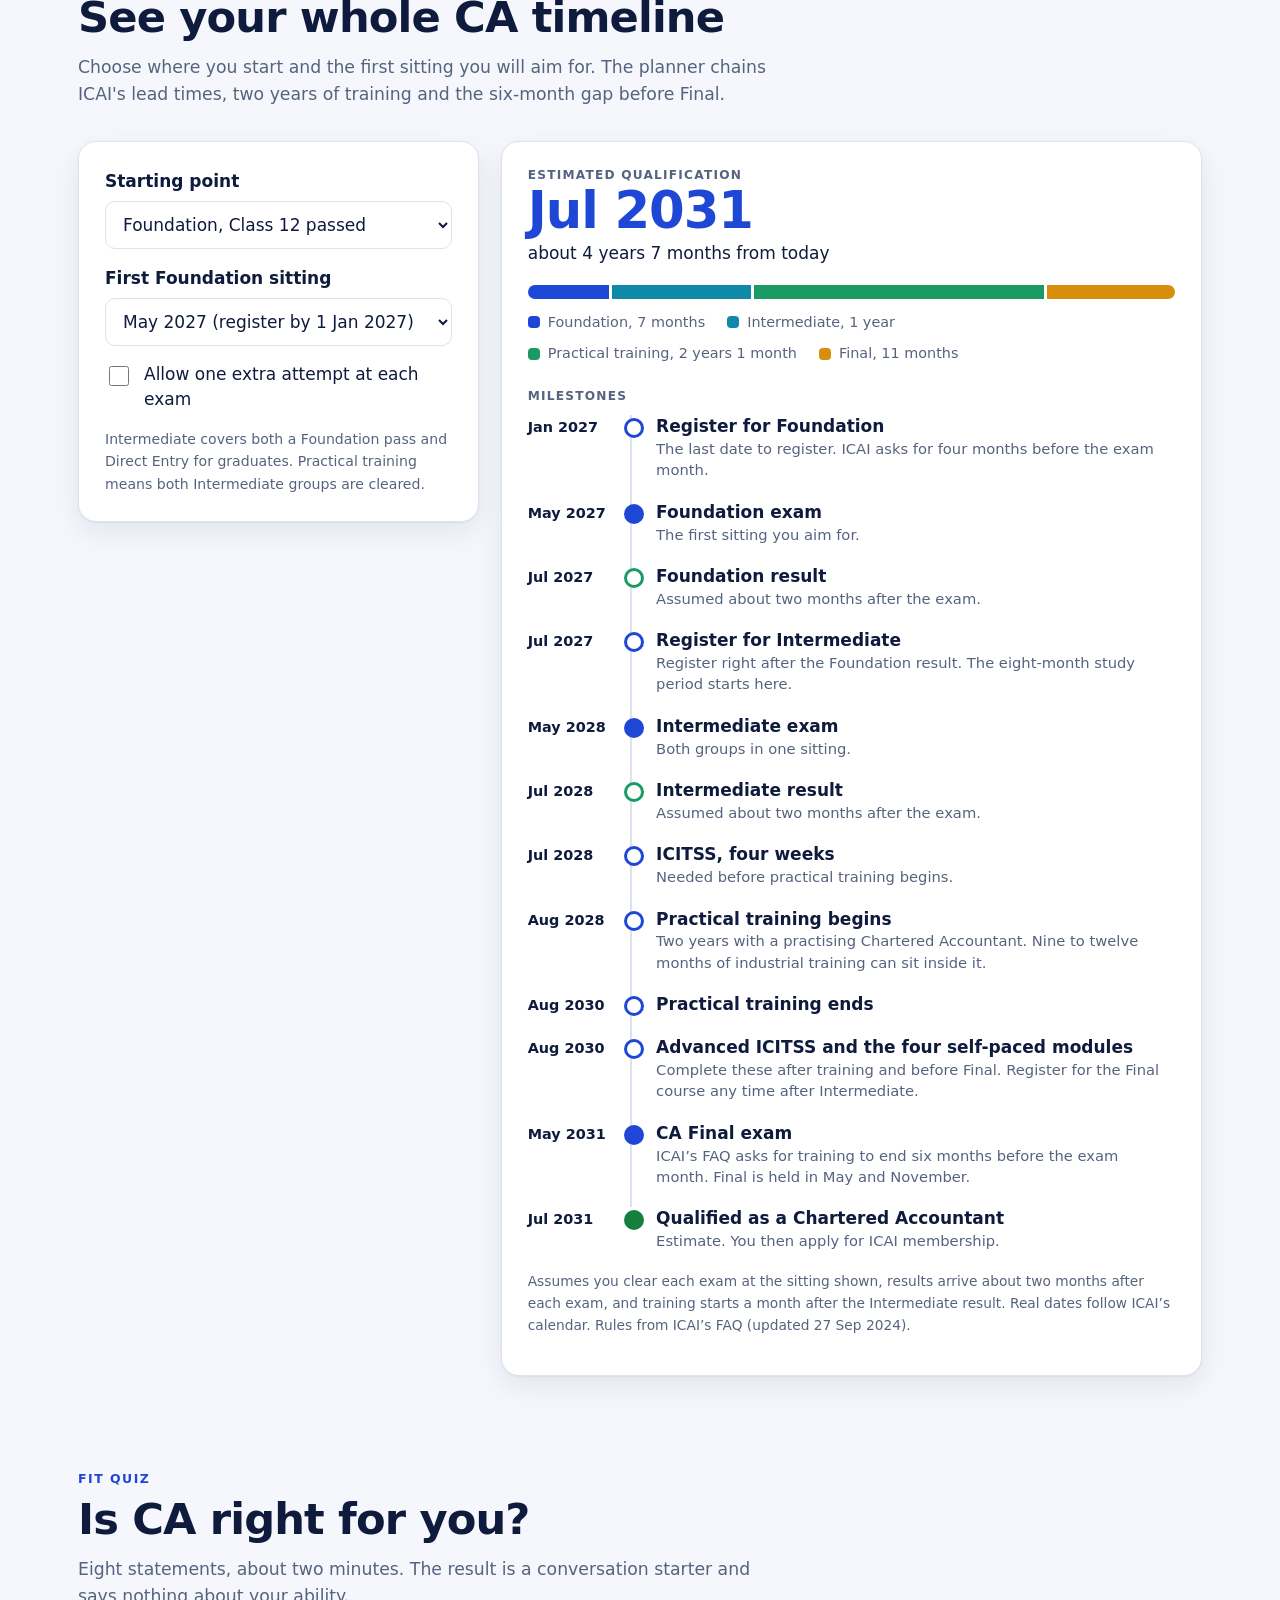
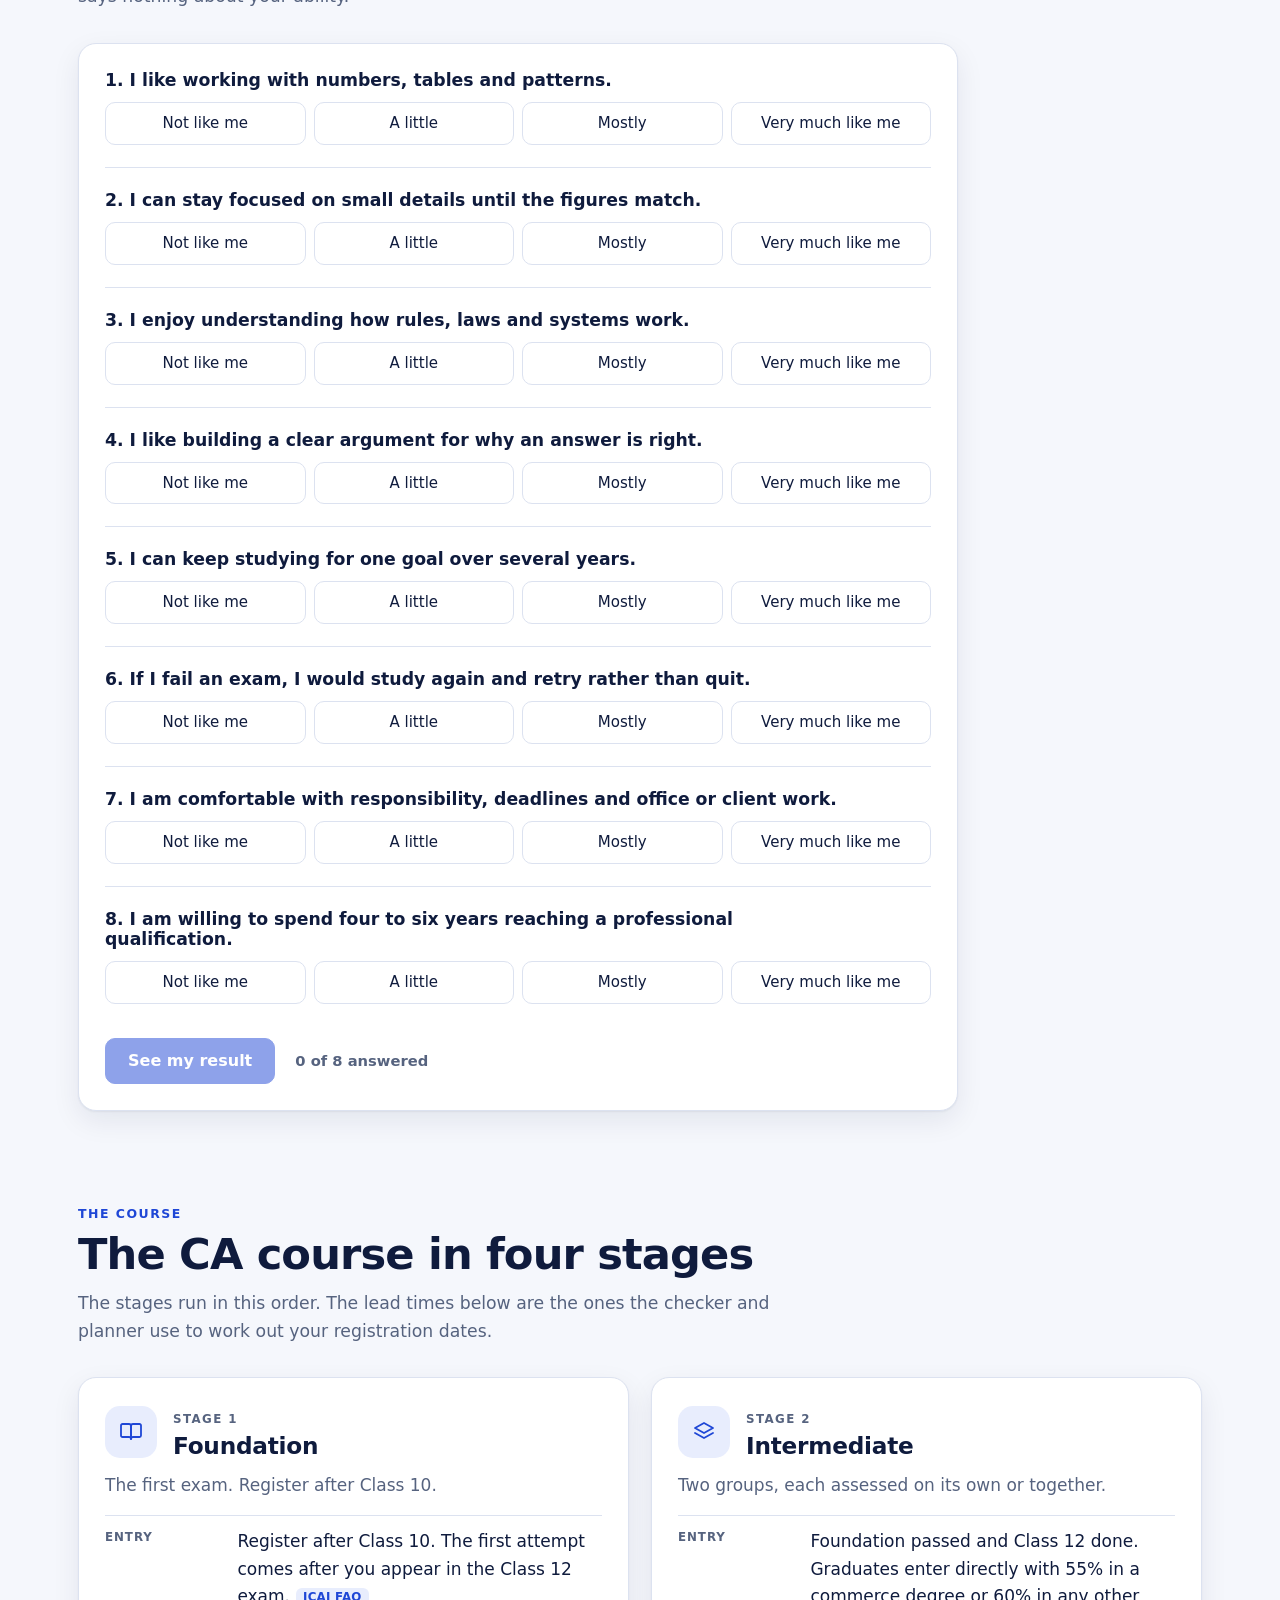
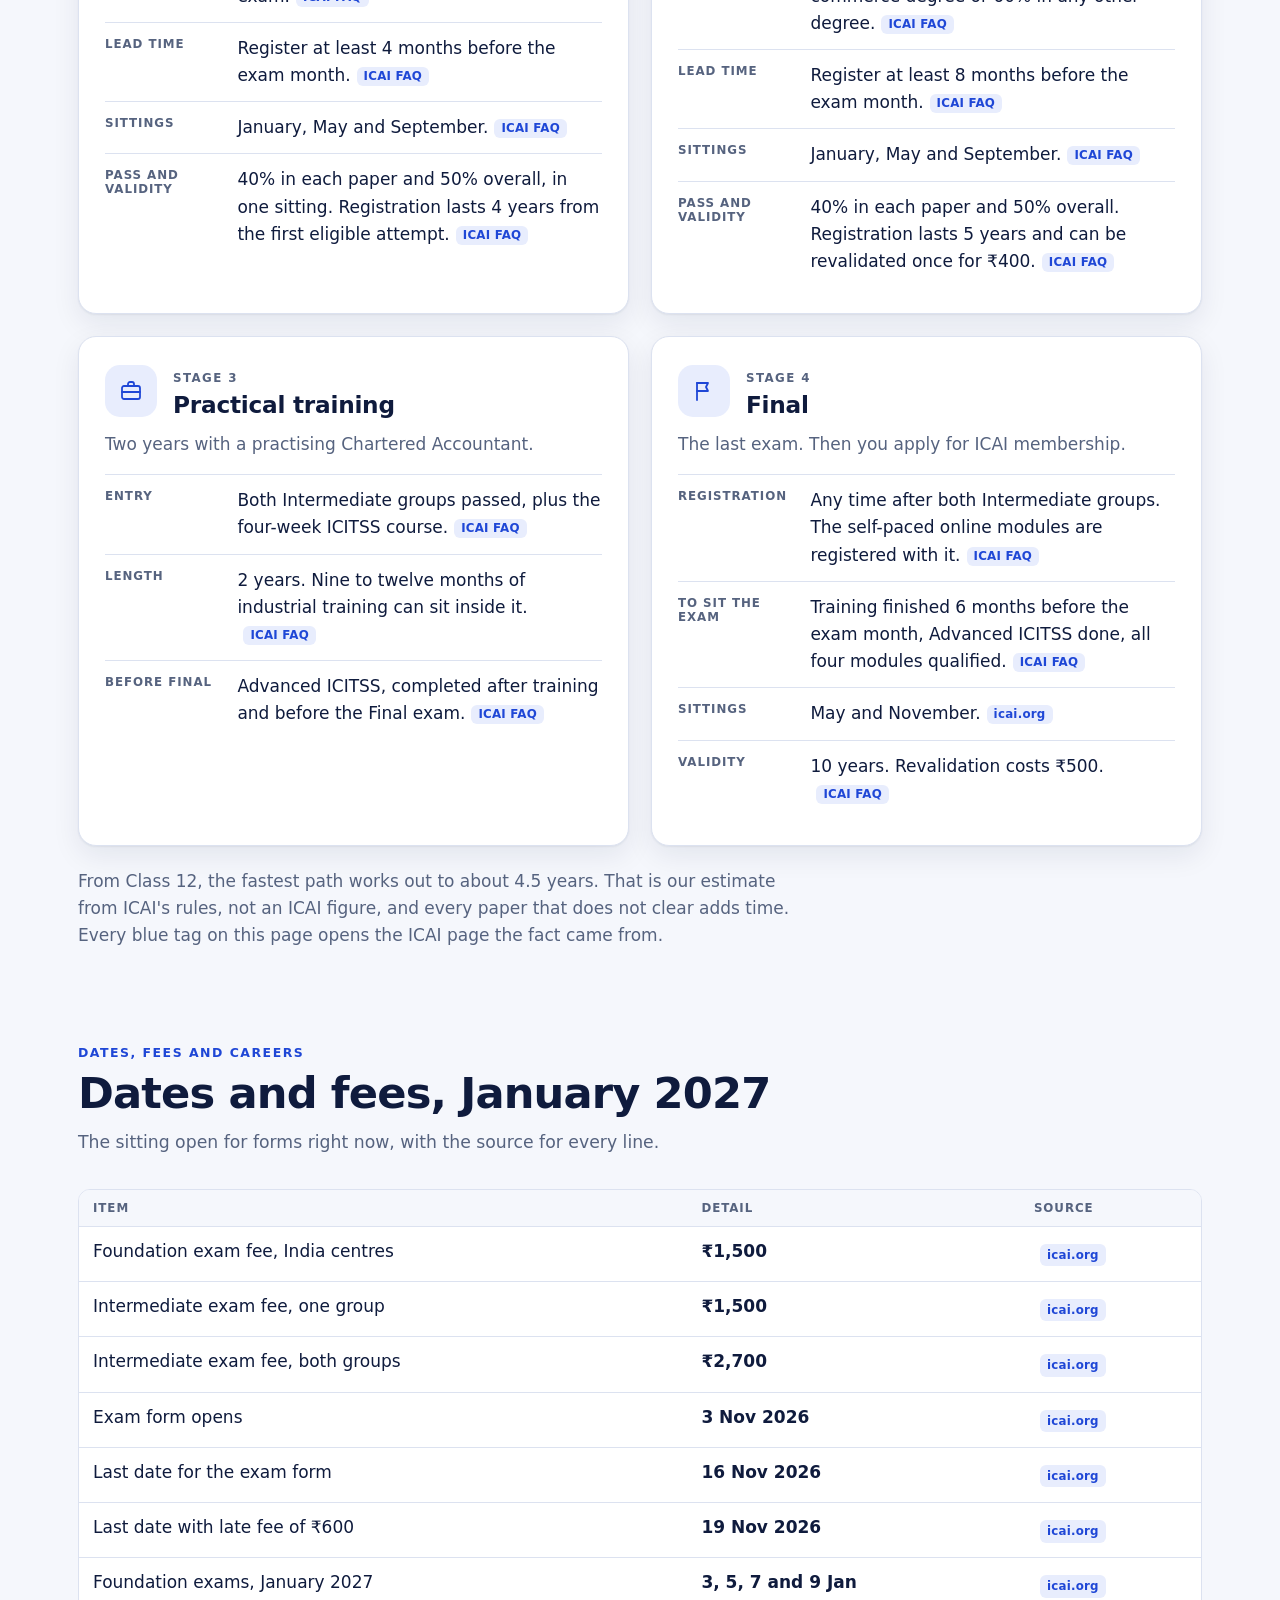
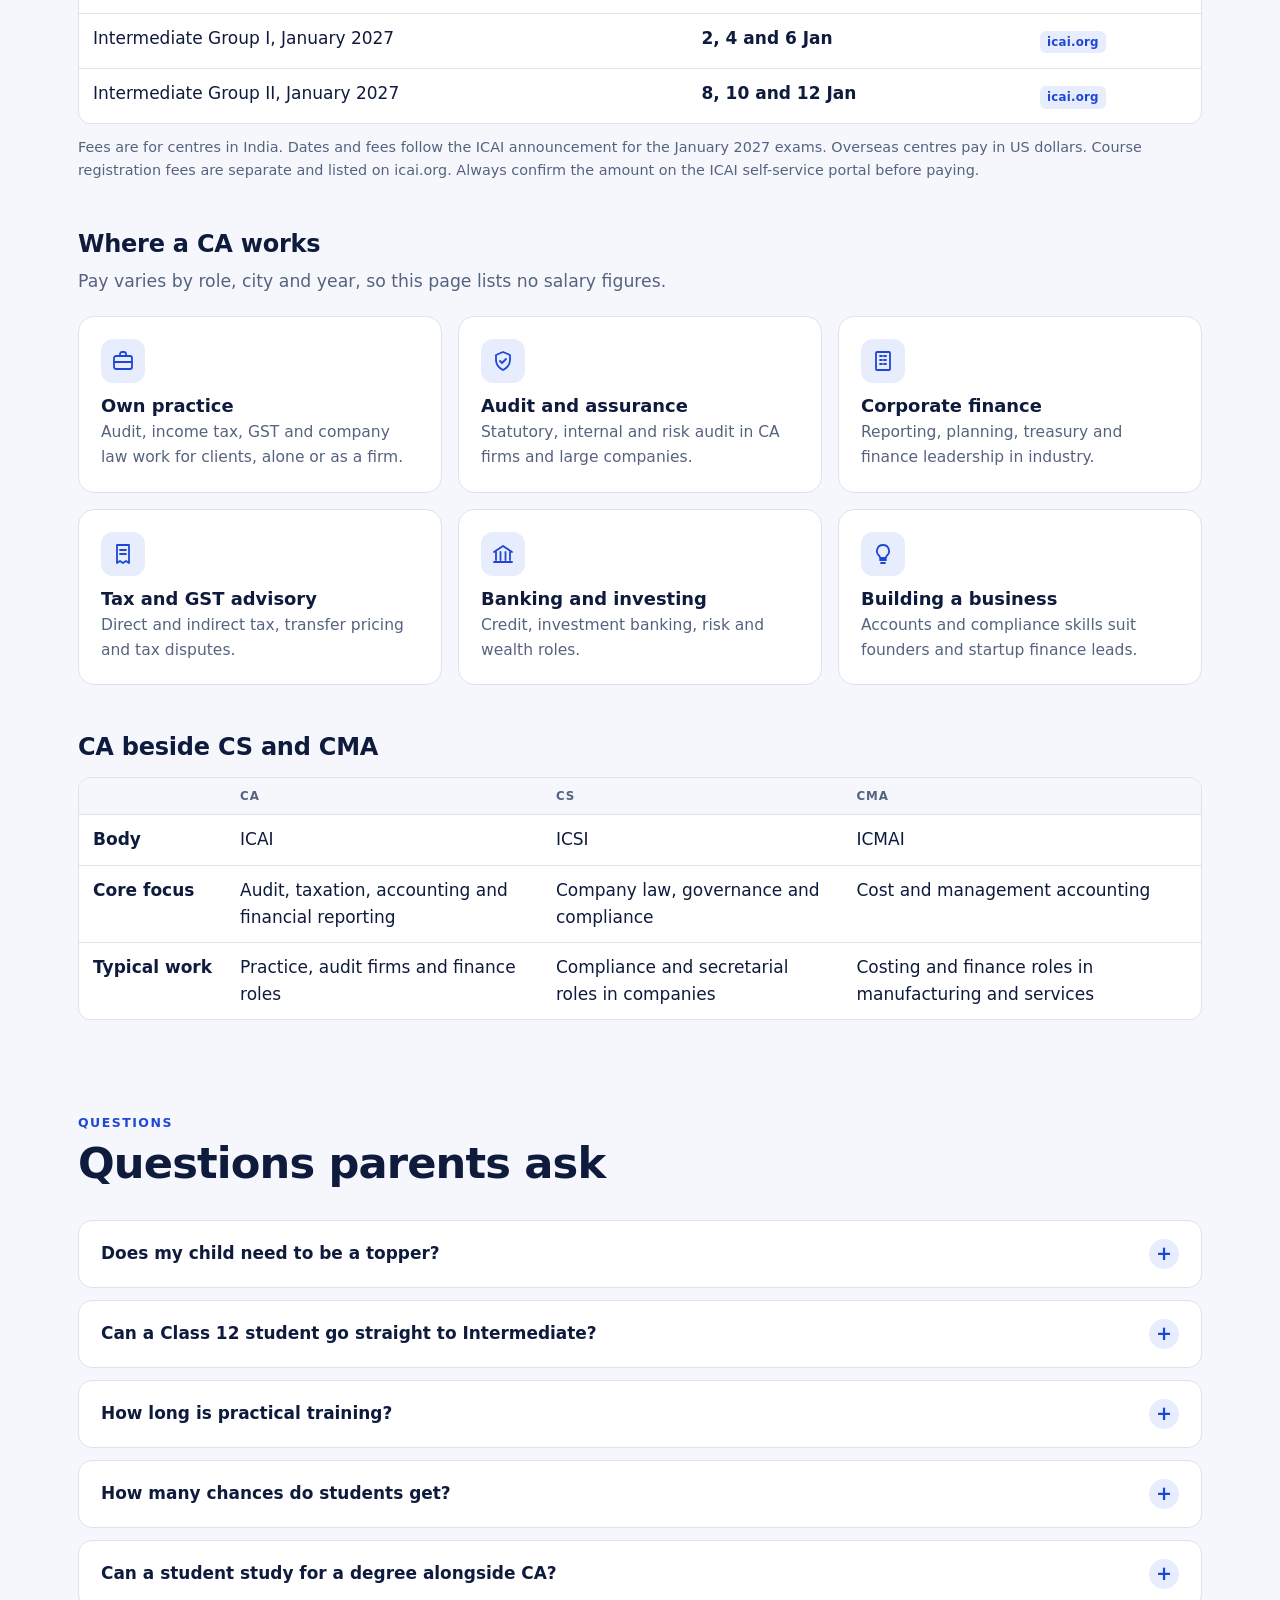
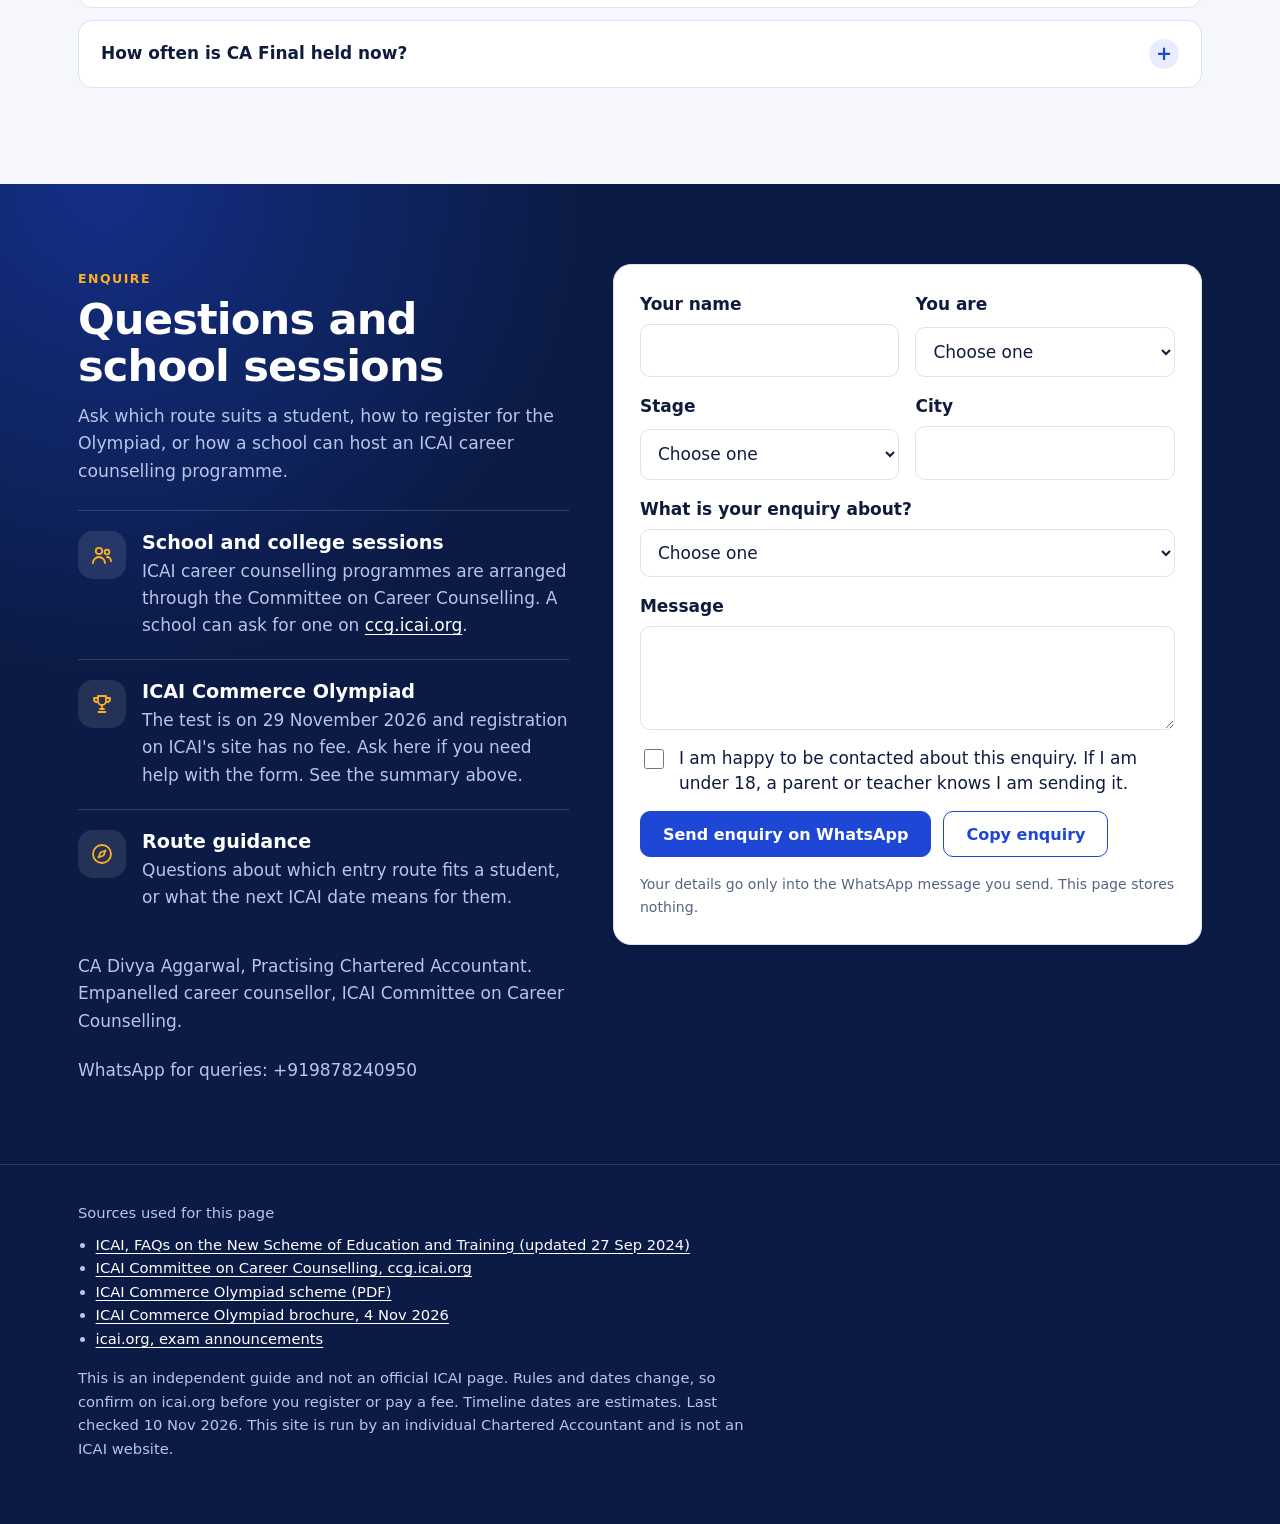
==== commit 3aebf752: "Update index.html" ====
--- a/index.html
+++ b/index.html
@@ -6,7 +6,7 @@
 <title>Finance Simplified Career Desk</title>
 <meta name="description" content="ICAI Commerce Olympiad summary and CA Launchpad: career guidance for students and parents after Class 10 and 12.">
 <link rel="stylesheet" href="https://fonts.googleapis.com/css2?family=Bricolage+Grotesque:wght@600;700;800&family=Figtree:wght@400;500;600;700&family=Hind:wght@400;500;600&display=swap">
-<link rel="stylesheet" href="css/style.css">
+<link rel="stylesheet" href="style.css">
 </head>
 <body>
 <svg width="0" height="0" style="position:absolute" aria-hidden="true" focusable="false">
@@ -376,6 +376,6 @@
     <p>This is an independent guide and not an official ICAI page. Rules and dates change, so confirm on icai.org before you register or pay a fee. Timeline dates are estimates. Last checked 10 Nov 2026. This site is run by an individual Chartered Accountant and is not an ICAI website.</p>
   </div>
 </footer>
-<script src="js/app.js"></script>
+<script src="app.js"></script>
 </body>
 </html>
--- a/style.css
+++ b/style.css
@@ -0,0 +1,297 @@
+/* Finance Simplified Career Desk: shared styles. Design tokens are at the top of this file. */
+/* Layout: clean modern ed-tech. Sticky white masthead, full-bleed navy hero (headline + route summary card), the route checker overlapping the hero edge as a white card, then airy sections of cards on a pale blue ground, closing in a navy enquiry band and footer. One bright accent (marigold) on navy only. */
+:root{
+  --bg:#F5F7FC; --surface:#FFFFFF; --ink:#0F1B3D; --muted:#56637F; --line:#DCE2F0;
+  --navy:#0B1B45; --on-navy:#FFFFFF; --on-navy-muted:#B9C5E8;
+  --primary:#1F47D6; --primary-ink:#FFFFFF; --primary-soft:#E8EDFD;
+  --accent:#FFB020; --accent-ink:#0B1B45;
+  --good:#15803D; --good-soft:#DCF5E5; --warn:#8A5605; --warn-soft:#FDF0D3; --bad:#B42318; --bad-soft:#FDE4E1; --info:#3B4A6B; --info-soft:#E8ECF6;
+  --p1:#1F47D6; --p2:#0E8AA8; --p3:#1A9B64; --p4:#D98E0B;
+  --shadow:0 1px 2px rgba(11,27,69,.06),0 10px 28px rgba(11,27,69,.08);
+  --bubble:#DCF8E3; --bubble-ink:#0E2A19;
+  --display:'Bricolage Grotesque','Hind',system-ui,sans-serif;
+  --body:'Figtree','Hind',system-ui,-apple-system,'Segoe UI',sans-serif;
+}
+@media (prefers-color-scheme: dark){
+  :root:not([data-theme="light"]){
+    --bg:#0A1029; --surface:#111A3A; --ink:#EAF0FF; --muted:#9FADD3; --line:#25315F;
+    --navy:#070C20; --on-navy:#FFFFFF; --on-navy-muted:#AEBBE0;
+    --primary:#86A2FF; --primary-ink:#0A1233; --primary-soft:#1A2759;
+    --accent:#FFC24D; --accent-ink:#0B1230;
+    --good:#6FD19B; --good-soft:#143122; --warn:#E8B45A; --warn-soft:#38290F; --bad:#F09A8C; --bad-soft:#3B1F1A; --info:#B6C3D1; --info-soft:#1E2748;
+    --p1:#86A2FF; --p2:#6EC1DD; --p3:#7FD1A1; --p4:#E8B45A;
+    --shadow:0 1px 2px rgba(0,0,0,.3),0 10px 28px rgba(0,0,0,.35);
+    --bubble:#1C3B2A; --bubble-ink:#E5F4E8;
+    color-scheme:dark;
+  }
+}
+:root[data-theme="dark"]{
+  --bg:#0A1029; --surface:#111A3A; --ink:#EAF0FF; --muted:#9FADD3; --line:#25315F;
+  --navy:#070C20; --on-navy:#FFFFFF; --on-navy-muted:#AEBBE0;
+  --primary:#86A2FF; --primary-ink:#0A1233; --primary-soft:#1A2759;
+  --accent:#FFC24D; --accent-ink:#0B1230;
+  --good:#6FD19B; --good-soft:#143122; --warn:#E8B45A; --warn-soft:#38290F; --bad:#F09A8C; --bad-soft:#3B1F1A; --info:#B6C3D1; --info-soft:#1E2748;
+  --p1:#86A2FF; --p2:#6EC1DD; --p3:#7FD1A1; --p4:#E8B45A;
+  --shadow:0 1px 2px rgba(0,0,0,.3),0 10px 28px rgba(0,0,0,.35);
+  --bubble:#1C3B2A; --bubble-ink:#E5F4E8;
+  color-scheme:dark;
+}
+*{box-sizing:border-box}
+html{scroll-behavior:auto}
+@media (prefers-reduced-motion:no-preference){html{scroll-behavior:smooth}}
+body{margin:0;background:var(--bg);color:var(--ink);font:400 17px/1.6 var(--body);-webkit-font-smoothing:antialiased}
+body::before{content:"";position:fixed;inset:0 0 auto;height:env(safe-area-inset-top,0px);background:var(--surface);z-index:60}
+a{color:var(--primary);text-underline-offset:3px}
+a:focus-visible,summary:focus-visible,select:focus-visible,input:focus-visible,textarea:focus-visible,button:focus-visible,.pick input:focus-visible + label,.seg input:focus-visible + label{outline:3px solid var(--primary);outline-offset:2px}
+.hero a:focus-visible,.band a:focus-visible,.hero button:focus-visible{outline-color:var(--accent)}
+.wrap{max-width:1160px;margin-inline:auto;padding-left:max(18px,env(safe-area-inset-left,0px));padding-right:max(18px,env(safe-area-inset-right,0px))}
+section[id]{scroll-margin-top:88px}
+.ic{width:24px;height:24px;fill:none;stroke:currentColor;stroke-width:1.8;stroke-linecap:round;stroke-linejoin:round;flex:none}
+
+/* masthead */
+.top{position:sticky;top:env(safe-area-inset-top,0px);z-index:50;background:var(--surface);border-bottom:1px solid var(--line)}
+.top .wrap{display:flex;align-items:center;justify-content:space-between;gap:16px;min-height:66px}
+.brand{display:flex;align-items:center;gap:10px;color:var(--ink);text-decoration:none;font:800 1.2rem var(--display);letter-spacing:-.01em}
+.bn{display:flex;flex-direction:column;line-height:1.1;font-size:1.02rem}
+.bn small{margin-top:3px;font:600 .72rem var(--body);letter-spacing:.1em;text-transform:uppercase;color:var(--primary)}
+@media (max-width:420px){.bn{font-size:.9rem}}
+.mark{display:grid;place-items:center;width:36px;height:36px;border-radius:10px;background:var(--primary);color:var(--primary-ink);font:800 .95rem var(--display)}
+.links{display:flex;gap:24px;align-items:center;font-weight:500;font-size:.96rem}
+.links a:not(.btn){color:var(--muted);text-decoration:none}
+.links a:not(.btn):hover{color:var(--ink)}
+@media (max-width:940px){.links .hide-m{display:none}}
+
+.btn{display:inline-flex;align-items:center;justify-content:center;gap:8px;min-height:46px;padding:11px 22px;border-radius:10px;border:1.5px solid var(--primary);background:var(--primary);color:var(--primary-ink);font:600 1rem var(--body);text-decoration:none;cursor:pointer;transition:transform .15s,box-shadow .15s}
+.btn:hover{box-shadow:0 6px 16px rgba(31,71,214,.28);transform:translateY(-1px)}
+@media (prefers-reduced-motion:reduce){.btn{transition:none}.btn:hover{transform:none}}
+.btn.sm{white-space:nowrap;min-height:40px;padding:8px 18px;font-size:.95rem}
+.btn.accent{background:var(--accent);border-color:var(--accent);color:var(--accent-ink)}
+.btn.accent:hover{box-shadow:0 6px 16px rgba(255,176,32,.35)}
+.btn.ghost{background:transparent;color:var(--primary)}
+.btn.light{background:transparent;border-color:rgba(255,255,255,.5);color:#fff}
+.btn[aria-disabled="true"],.btn:disabled{opacity:.5;cursor:not-allowed;box-shadow:none;transform:none}
+.row{display:flex;flex-wrap:wrap;gap:12px}
+
+/* hero */
+.hero{background-color:var(--navy);color:var(--on-navy);background-image:radial-gradient(70% 90% at 88% 0%,rgba(31,71,214,.55),transparent 62%),radial-gradient(rgba(255,255,255,.07) 1px,transparent 1.6px);background-size:auto,24px 24px}
+.hero .wrap{display:grid;grid-template-columns:minmax(0,7fr) minmax(0,5fr);gap:44px;align-items:center;padding-block:56px 72px}
+@media (max-width:900px){.hero .wrap{grid-template-columns:minmax(0,1fr);gap:32px;padding-block:40px 56px}}
+.pill{display:inline-flex;align-items:center;gap:10px;padding:7px 14px;border-radius:999px;background:rgba(255,255,255,.1);border:1px solid rgba(255,255,255,.22);font-size:.92rem;color:var(--on-navy)}
+.pill::before{content:"";width:8px;height:8px;border-radius:50%;background:var(--accent);flex:none}
+.pill b{font-weight:700;color:var(--accent)}
+.hero h1{margin:18px 0 16px;font:800 clamp(2.3rem,5.6vw,3.8rem)/1.04 var(--display);letter-spacing:-.025em;text-wrap:balance;max-width:16ch}
+.hero h1 em{font-style:normal;color:var(--accent)}
+.hero .lede{margin:0 0 26px;max-width:52ch;color:var(--on-navy-muted);font-size:1.15rem}
+.trust{display:flex;flex-wrap:wrap;gap:8px 22px;margin:26px 0 0;padding:0;list-style:none;font-size:.93rem;color:var(--on-navy-muted)}
+.trust li{display:flex;gap:8px;align-items:center}
+.trust svg{width:16px;height:16px;color:var(--accent);stroke-width:2.4}
+.route-card{padding:24px;border-radius:20px;background:rgba(255,255,255,.07);border:1px solid rgba(255,255,255,.18);min-width:0}
+.rc-title{margin:0 0 18px;font:700 .78rem var(--body);letter-spacing:.12em;text-transform:uppercase;color:var(--on-navy-muted)}
+.rc{list-style:none;margin:0;padding:0}
+.rc li{position:relative;display:grid;grid-template-columns:46px minmax(0,1fr);gap:16px;padding-bottom:20px}
+.rc li:not(:last-child)::before{content:"";position:absolute;left:22px;top:48px;bottom:2px;width:2px;background:rgba(255,255,255,.22)}
+.rc-ic{display:grid;place-items:center;width:46px;height:46px;border-radius:13px;background:rgba(255,255,255,.12);color:#fff}
+.rc li:last-child .rc-ic{background:var(--accent);color:var(--accent-ink)}
+.rc strong{display:block;font:700 1.12rem var(--display);line-height:1.25}
+.rc span.d{display:block;color:var(--on-navy-muted);font-size:.95rem;line-height:1.4}
+.rc-end{margin:4px 0 0;padding-top:16px;border-top:1px solid rgba(255,255,255,.16);color:var(--on-navy-muted);font-size:.92rem}
+
+/* cards and fields */
+.card{background:var(--surface);border:1px solid var(--line);border-radius:18px;padding:26px;box-shadow:var(--shadow);min-width:0}
+@media (max-width:560px){.card{padding:20px}}
+.tool-sec{position:relative}
+.tool{display:grid;grid-template-columns:minmax(0,5fr) minmax(0,6fr);gap:22px;align-items:start}
+@media (max-width:900px){.tool{grid-template-columns:minmax(0,1fr)}}
+.choices{border:0;padding:0;margin:0;display:grid;gap:10px;min-width:0}
+.choices legend{padding:0;margin-bottom:12px;font:700 1.25rem var(--display)}
+.pick{position:relative;min-width:0}
+.pick input,.seg input{position:absolute;opacity:0;inset:0;width:100%;height:100%;margin:0;cursor:pointer;z-index:1}
+.pick label{display:block;position:relative;padding:13px 14px 13px 46px;border:1.5px solid var(--line);border-radius:12px;background:var(--surface);line-height:1.3;font-weight:500}
+.pick label::before{content:"";position:absolute;left:15px;top:50%;width:18px;height:18px;margin-top:-9px;border:2px solid var(--muted);border-radius:50%}
+.pick:hover label{border-color:var(--primary)}
+.pick input:checked + label{border-color:var(--primary);background:var(--primary-soft);font-weight:600}
+.pick input:checked + label::before{border-color:var(--primary);background:radial-gradient(circle,var(--primary) 0 42%,transparent 46%)}
+.pick small{display:block;color:var(--muted);font-size:.84rem;font-weight:400;margin-top:2px}
+.field{display:grid;gap:6px;min-width:0}
+.field label{font-weight:600}
+.field select,.field input[type="text"],.field input[type="number"],.field textarea{width:100%;font:inherit;padding:12px 13px;border:1.5px solid var(--line);border-radius:10px;background:var(--surface);color:var(--ink)}
+.field textarea{min-height:104px;resize:vertical}
+.hint{margin:0;font-size:.88rem;color:var(--muted)}
+.fields{display:grid;gap:16px}
+.fields.two{grid-template-columns:repeat(2,minmax(0,1fr))}
+@media (max-width:620px){.fields.two{grid-template-columns:minmax(0,1fr)}}
+.degree{margin-top:20px;padding-top:18px;border-top:1px solid var(--line)}
+.check{display:flex;gap:12px;align-items:flex-start;line-height:1.45}
+.check input{margin-top:.2rem;width:20px;height:20px;flex:none;accent-color:var(--primary)}
+.err{margin:0;color:var(--bad);font-size:.93rem;font-weight:500}
+
+/* result */
+.res-head{display:flex;flex-wrap:wrap;gap:8px 12px;align-items:center;margin-bottom:10px}
+.chip{display:inline-flex;align-items:center;padding:4px 12px;border-radius:999px;font:700 .76rem var(--body);letter-spacing:.05em;text-transform:uppercase}
+.chip.go{background:var(--good-soft);color:var(--good)}
+.chip.soon{background:var(--warn-soft);color:var(--warn)}
+.chip.no{background:var(--bad-soft);color:var(--bad)}
+.chip.info{background:var(--info-soft);color:var(--info)}
+.res-title{margin:0 0 8px;font:700 clamp(1.5rem,2.8vw,2rem)/1.15 var(--display);letter-spacing:-.015em;text-wrap:balance}
+.result p{margin:0 0 14px}
+.mini{margin:24px 0 12px;font:700 .76rem var(--body);letter-spacing:.1em;text-transform:uppercase;color:var(--muted)}
+.steps{list-style:none;margin:0;padding:0;counter-reset:s;display:grid;gap:12px}
+.steps li{counter-increment:s;display:grid;grid-template-columns:30px minmax(0,1fr);gap:12px;align-items:start}
+.steps li::before{content:counter(s);display:grid;place-items:center;width:28px;height:28px;border-radius:50%;background:var(--primary);color:var(--primary-ink);font:700 .85rem var(--body)}
+.src{margin-top:18px !important;font-size:.86rem;color:var(--muted)}
+.share{margin:16px 0 0 !important;font-weight:600}
+.tablewrap{overflow-x:auto;max-width:100%;border:1px solid var(--line);border-radius:12px;background:var(--surface)}
+table{border-collapse:collapse;width:100%}
+th,td{padding:11px 14px;text-align:left;vertical-align:top;border-bottom:1px solid var(--line)}
+th{background:var(--bg);font:700 .74rem var(--body);letter-spacing:.08em;text-transform:uppercase;color:var(--muted)}
+tbody tr:last-child td{border-bottom:0}
+.num{font-variant-numeric:tabular-nums;white-space:nowrap;font-weight:600}
+.tnote{margin:10px 0 0 !important;font-size:.86rem;color:var(--muted)}
+
+/* sections */
+.sec{padding-block:88px 0}
+@media (max-width:720px){.sec{padding-block:60px 0}}
+.sec-head{max-width:66ch;margin-bottom:32px}
+.kicker{display:inline-block;margin-bottom:10px;font:700 .78rem var(--body);letter-spacing:.12em;text-transform:uppercase;color:var(--primary)}
+.t{margin:0 0 12px;font:700 clamp(1.8rem,3.8vw,2.7rem)/1.1 var(--display);letter-spacing:-.02em;text-wrap:balance}
+.lead{margin:0;color:var(--muted);font-size:1.08rem}
+
+/* planner */
+.planner{display:grid;grid-template-columns:minmax(0,4fr) minmax(0,7fr);gap:22px;align-items:start}
+@media (max-width:900px){.planner{grid-template-columns:minmax(0,1fr)}}
+.est{display:grid;gap:2px;margin-bottom:18px}
+.est .k{font:700 .76rem var(--body);letter-spacing:.1em;text-transform:uppercase;color:var(--muted)}
+.est .big{font:800 clamp(2.2rem,5vw,3.2rem)/1.05 var(--display);letter-spacing:-.02em;color:var(--primary)}
+.bar{display:flex;gap:3px;height:14px;border-radius:999px;overflow:hidden}
+.bar span{display:block;min-width:4px}
+.legend{display:flex;flex-wrap:wrap;gap:8px 22px;margin:12px 0 4px;padding:0;list-style:none;font-size:.9rem;color:var(--muted)}
+.legend li{display:flex;align-items:center;gap:8px}
+.legend i{display:block;width:12px;height:12px;border-radius:4px}
+.ph1{background:var(--p1)}.ph2{background:var(--p2)}.ph3{background:var(--p3)}.ph4{background:var(--p4)}
+.tl{list-style:none;margin:0;padding:0}
+.tl li{display:grid;grid-template-columns:5.4rem minmax(0,1fr);gap:0 16px}
+.tl .d{padding-top:1px;font-weight:700;font-size:.9rem;font-variant-numeric:tabular-nums;color:var(--ink)}
+.tl .b{position:relative;padding:0 0 20px 24px;border-left:2px solid var(--line)}
+.tl li:last-child .b{border-left-color:transparent;padding-bottom:0}
+.tl .b::before{content:"";position:absolute;left:-8px;top:3px;width:14px;height:14px;border-radius:50%;background:var(--surface);border:3px solid var(--primary)}
+.tl li.exam .b::before{background:var(--primary)}
+.tl li.result .b::before{border-color:var(--p3)}
+.tl li.done .b::before{background:var(--good);border-color:var(--good)}
+.tl strong{display:block;font-weight:700;line-height:1.35}
+.tl span.n{display:block;color:var(--muted);font-size:.92rem;line-height:1.45}
+
+/* quiz */
+.quiz{max-width:880px}
+.q{border:0;margin:0 0 22px;padding:0 0 22px;min-width:0;border-bottom:1px solid var(--line)}
+.q:last-of-type{border-bottom:0;margin-bottom:12px}
+.qlegend{display:block;max-width:62ch;margin-bottom:12px;padding:0;font:600 1.08rem var(--body)}
+.scale{display:grid;grid-template-columns:repeat(4,minmax(0,1fr));gap:8px}
+@media (max-width:560px){.scale{grid-template-columns:repeat(2,minmax(0,1fr))}}
+.seg{position:relative;min-width:0}
+.seg label{display:block;padding:11px 8px;border:1.5px solid var(--line);border-radius:10px;background:var(--surface);text-align:center;font-size:.94rem;line-height:1.25;cursor:pointer;font-weight:500}
+.seg:hover label{border-color:var(--primary)}
+.seg input:checked + label{border-color:var(--primary);background:var(--primary);color:var(--primary-ink);font-weight:700}
+.qbar{display:flex;flex-wrap:wrap;gap:12px 20px;align-items:center}
+.qprog{font-weight:600;font-size:.92rem;color:var(--muted)}
+.dims{display:grid;gap:16px;margin:18px 0 4px}
+.dim .l{display:flex;justify-content:space-between;gap:12px;font-weight:600}
+.dim .l span:last-child{color:var(--muted);font-variant-numeric:tabular-nums}
+.meter{height:10px;margin-top:7px;border-radius:999px;background:var(--line);overflow:hidden}
+.meter span{display:block;height:100%;background:var(--primary);border-radius:999px}
+.tips{margin:6px 0 0;padding-left:1.2rem;display:grid;gap:8px}
+#quiz-out{margin-top:22px}
+
+/* stages */
+.stages{list-style:none;margin:0;padding:0;display:grid;grid-template-columns:repeat(2,minmax(0,1fr));gap:22px;counter-reset:st}
+@media (max-width:760px){.stages{grid-template-columns:minmax(0,1fr)}}
+.stage{counter-increment:st}
+.stage .hd{display:flex;align-items:center;gap:16px;margin-bottom:12px}
+.ico{display:grid;place-items:center;width:52px;height:52px;border-radius:15px;background:var(--primary-soft);color:var(--primary)}
+.stage .no::before{content:"Stage " counter(st);font:700 .74rem var(--body);letter-spacing:.12em;text-transform:uppercase;color:var(--muted)}
+.stage h3{margin:2px 0 0;font:700 1.45rem/1.15 var(--display);letter-spacing:-.01em}
+.stage .len{margin:0 0 16px;color:var(--muted)}
+.facts{display:grid;gap:0;margin:0}
+.facts div{display:grid;grid-template-columns:7.4rem minmax(0,1fr);gap:14px;padding:12px 0;border-top:1px solid var(--line)}
+.facts dt{padding-top:2px;font:700 .74rem var(--body);letter-spacing:.08em;text-transform:uppercase;color:var(--muted)}
+.facts dd{margin:0}
+@media (max-width:480px){.facts div{grid-template-columns:minmax(0,1fr);gap:2px}}
+.timeline-est{margin:22px 0 0;max-width:66ch;color:var(--muted)}
+
+/* costs and careers */
+.fees{display:grid;grid-template-columns:repeat(4,minmax(0,1fr));gap:16px}
+@media (max-width:900px){.fees{grid-template-columns:repeat(2,minmax(0,1fr))}}
+.fee{padding:22px;border:1px solid var(--line);border-radius:16px;background:var(--surface)}
+.fee .amt{font:800 2.1rem/1.1 var(--display);letter-spacing:-.02em;color:var(--primary)}
+.fee .what{margin-top:6px;color:var(--muted);font-size:.95rem}
+.sub{margin:48px 0 16px;font:700 1.5rem var(--display);letter-spacing:-.01em}
+.paths{list-style:none;margin:0;padding:0;display:grid;grid-template-columns:repeat(3,minmax(0,1fr));gap:16px}
+@media (max-width:900px){.paths{grid-template-columns:repeat(2,minmax(0,1fr))}}
+@media (max-width:560px){.paths{grid-template-columns:minmax(0,1fr)}}
+.paths li{padding:22px;border:1px solid var(--line);border-radius:16px;background:var(--surface)}
+.paths .ico{width:44px;height:44px;border-radius:12px;margin-bottom:12px}
+.paths strong{display:block;margin-bottom:4px;font:700 1.12rem var(--display)}
+.paths p{margin:0;color:var(--muted);font-size:.97rem}
+.compare{min-width:560px}
+.compare th:first-child,.compare td:first-child{font-weight:700;white-space:nowrap}
+
+/* faq */
+details{margin-bottom:12px;padding:0 22px;border:1px solid var(--line);border-radius:14px;background:var(--surface)}
+summary{cursor:pointer;list-style:none;display:flex;justify-content:space-between;align-items:center;gap:16px;padding:18px 0;font-weight:600;font-size:1.06rem}
+summary::-webkit-details-marker{display:none}
+summary::after{content:"+";display:grid;place-items:center;width:30px;height:30px;border-radius:50%;background:var(--primary-soft);color:var(--primary);font:700 1.2rem/1 var(--body);flex:none}
+details[open] summary::after{content:"\2212"}
+details p{margin:0 0 20px;max-width:68ch;color:var(--muted)}
+
+/* whatsapp */
+.wa{display:grid;grid-template-columns:minmax(0,4fr) minmax(0,7fr);gap:22px;align-items:start}
+@media (max-width:900px){.wa{grid-template-columns:minmax(0,1fr)}}
+.chat{border:1px solid var(--line);border-radius:18px;background:var(--surface);box-shadow:var(--shadow);overflow:hidden;min-width:0}
+.chat-top{display:flex;align-items:center;gap:12px;padding:14px 20px;background:var(--navy);color:#fff}
+.av{display:grid;place-items:center;width:38px;height:38px;border-radius:50%;background:var(--accent);color:var(--accent-ink);font:800 .85rem var(--display);flex:none}
+.chat-top strong{display:block;line-height:1.2}
+.chat-top small{display:block;color:var(--on-navy-muted)}
+.chat-body{padding:20px;background:var(--bg)}
+.bubble{margin:0;padding:14px 16px;max-height:440px;overflow:auto;border-radius:14px 14px 14px 4px;background:var(--bubble);color:var(--bubble-ink);box-shadow:0 1px 1px rgba(0,0,0,.1);white-space:pre-wrap;overflow-wrap:anywhere;font-size:.98rem;line-height:1.5}
+.chat-act{padding:18px 20px 20px;border-top:1px solid var(--line)}
+
+.sr{display:inline-block;margin-left:6px;padding:0 7px;border-radius:6px;background:var(--primary-soft);color:var(--primary);font-size:.74rem;font-weight:700;letter-spacing:.02em;text-decoration:none;white-space:nowrap;vertical-align:1px}
+.thanks{margin:0;padding:14px 16px;border-radius:12px;background:var(--good-soft);color:var(--ink);font-size:.97rem}
+.srnote{font-size:.9rem;color:var(--muted);margin:12px 0 0}
+.facts-t td:nth-child(3){line-height:1.9}
+@media (max-width:560px){.facts-t th,.facts-t td{padding:9px 7px;font-size:.88rem}.facts-t .num{white-space:normal}.facts-t td:nth-child(3){white-space:normal}.facts-t .sr{white-space:normal;margin:0 4px 3px 0}}
+.broch{display:grid;grid-template-columns:minmax(0,5fr) minmax(0,6fr);gap:22px;align-items:start}
+@media (max-width:900px){.broch{grid-template-columns:minmax(0,1fr)}}
+.bhead{padding:26px;border-radius:18px;color:#fff;background-color:var(--navy);background-image:radial-gradient(80% 90% at 100% 0%,rgba(255,176,32,.35),transparent 60%),radial-gradient(70% 90% at 0% 100%,rgba(31,71,214,.6),transparent 60%)}
+.bhead .k{font:700 .76rem var(--body);letter-spacing:.12em;text-transform:uppercase;color:var(--accent)}
+.bhead h3{margin:8px 0 6px;font:800 clamp(1.7rem,3.6vw,2.3rem)/1.05 var(--display);letter-spacing:-.02em}
+.bhead p{margin:0 0 16px;color:var(--on-navy-muted)}
+.bdate{display:flex;flex-wrap:wrap;gap:10px;margin:0;padding:0;list-style:none}
+.bdate li{padding:8px 14px;border-radius:999px;background:rgba(255,255,255,.1);border:1px solid rgba(255,255,255,.2);font-weight:600;font-size:.95rem}
+.bdate li b{color:var(--accent)}
+.lv{display:flex;flex-wrap:wrap;gap:8px;margin:0 0 6px;padding:0;list-style:none}
+.lv li{padding:6px 12px;border-radius:999px;background:var(--primary-soft);color:var(--primary);font-weight:600;font-size:.9rem}
+.bcols{display:grid;grid-template-columns:repeat(2,minmax(0,1fr));gap:18px;margin-top:18px}
+@media (max-width:620px){.bcols{grid-template-columns:minmax(0,1fr)}}
+.bcols h4{margin:0 0 8px;font:700 .76rem var(--body);letter-spacing:.1em;text-transform:uppercase;color:var(--muted)}
+.bcols p{margin:0 0 6px}
+.bnote{margin:18px 0 0;padding:14px 16px;border-radius:12px;background:var(--warn-soft);color:var(--ink);font-size:.93rem}
+/* enquiry band and footer */
+.band{margin-top:96px;padding-block:80px;background-color:var(--navy);color:var(--on-navy);background-image:radial-gradient(60% 80% at 8% 0%,rgba(31,71,214,.45),transparent 62%)}
+@media (max-width:720px){.band{margin-top:64px;padding-block:56px}}
+.band .kicker{color:var(--accent)}
+.band .lead{color:var(--on-navy-muted)}
+.enq{display:grid;grid-template-columns:minmax(0,5fr) minmax(0,6fr);gap:44px;align-items:start}
+@media (max-width:900px){.enq{grid-template-columns:minmax(0,1fr);gap:32px}}
+.services{list-style:none;margin:24px 0 0;padding:0}
+.services li{display:grid;grid-template-columns:48px minmax(0,1fr);gap:16px;padding:20px 0;border-top:1px solid rgba(255,255,255,.16)}
+.services .ico{background:rgba(255,255,255,.1);color:var(--accent);width:48px;height:48px}
+.services h3{margin:0 0 4px;font:700 1.2rem var(--display)}
+.services p{margin:0;color:var(--on-navy-muted)}
+.sign{margin:22px 0 0;max-width:52ch;color:var(--on-navy-muted)}
+.band .card{color:var(--ink)}
+footer{padding-block:36px 56px;background:var(--navy);color:var(--on-navy-muted);border-top:1px solid rgba(255,255,255,.12);font-size:.92rem}
+footer a{color:#fff}
+footer ul{margin:8px 0 16px;padding-left:1.1rem}
+footer p{margin:0 0 8px;max-width:72ch}
+[hidden]{display:none!important}
+body{margin:0}
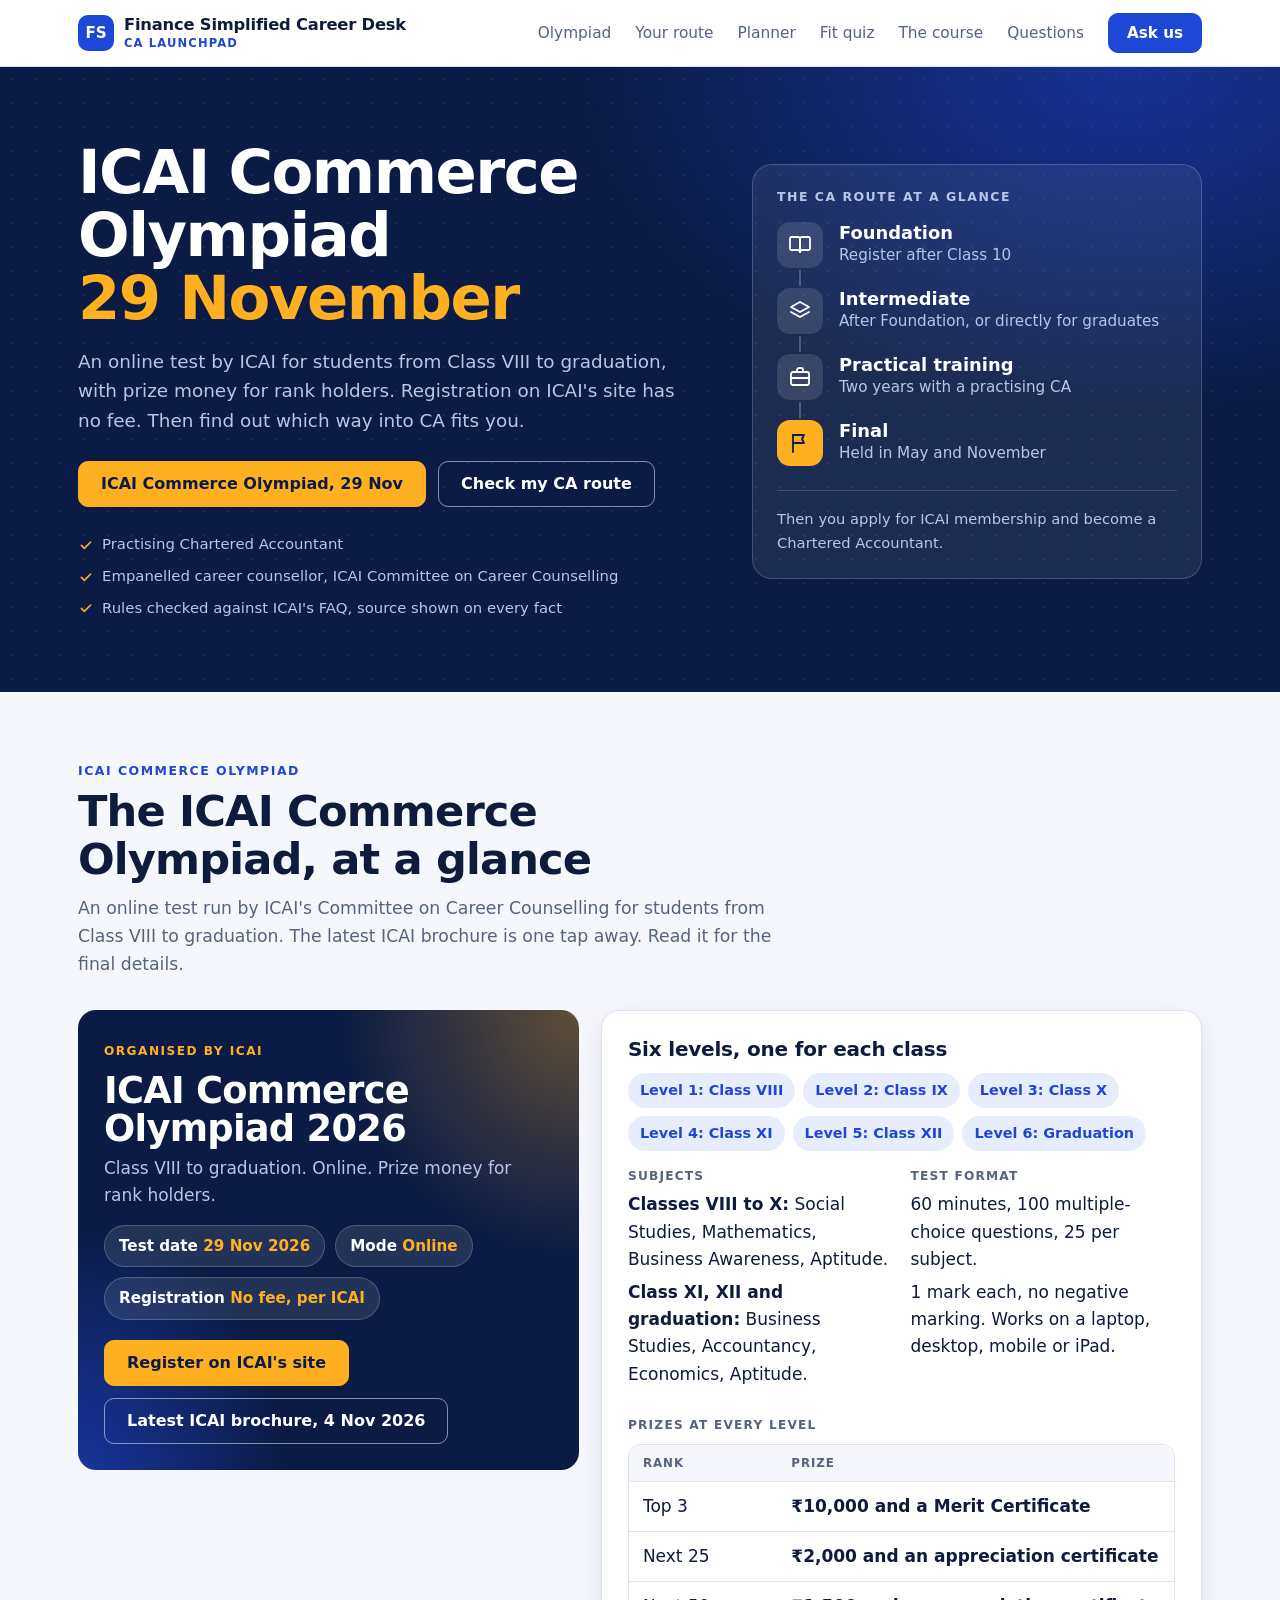
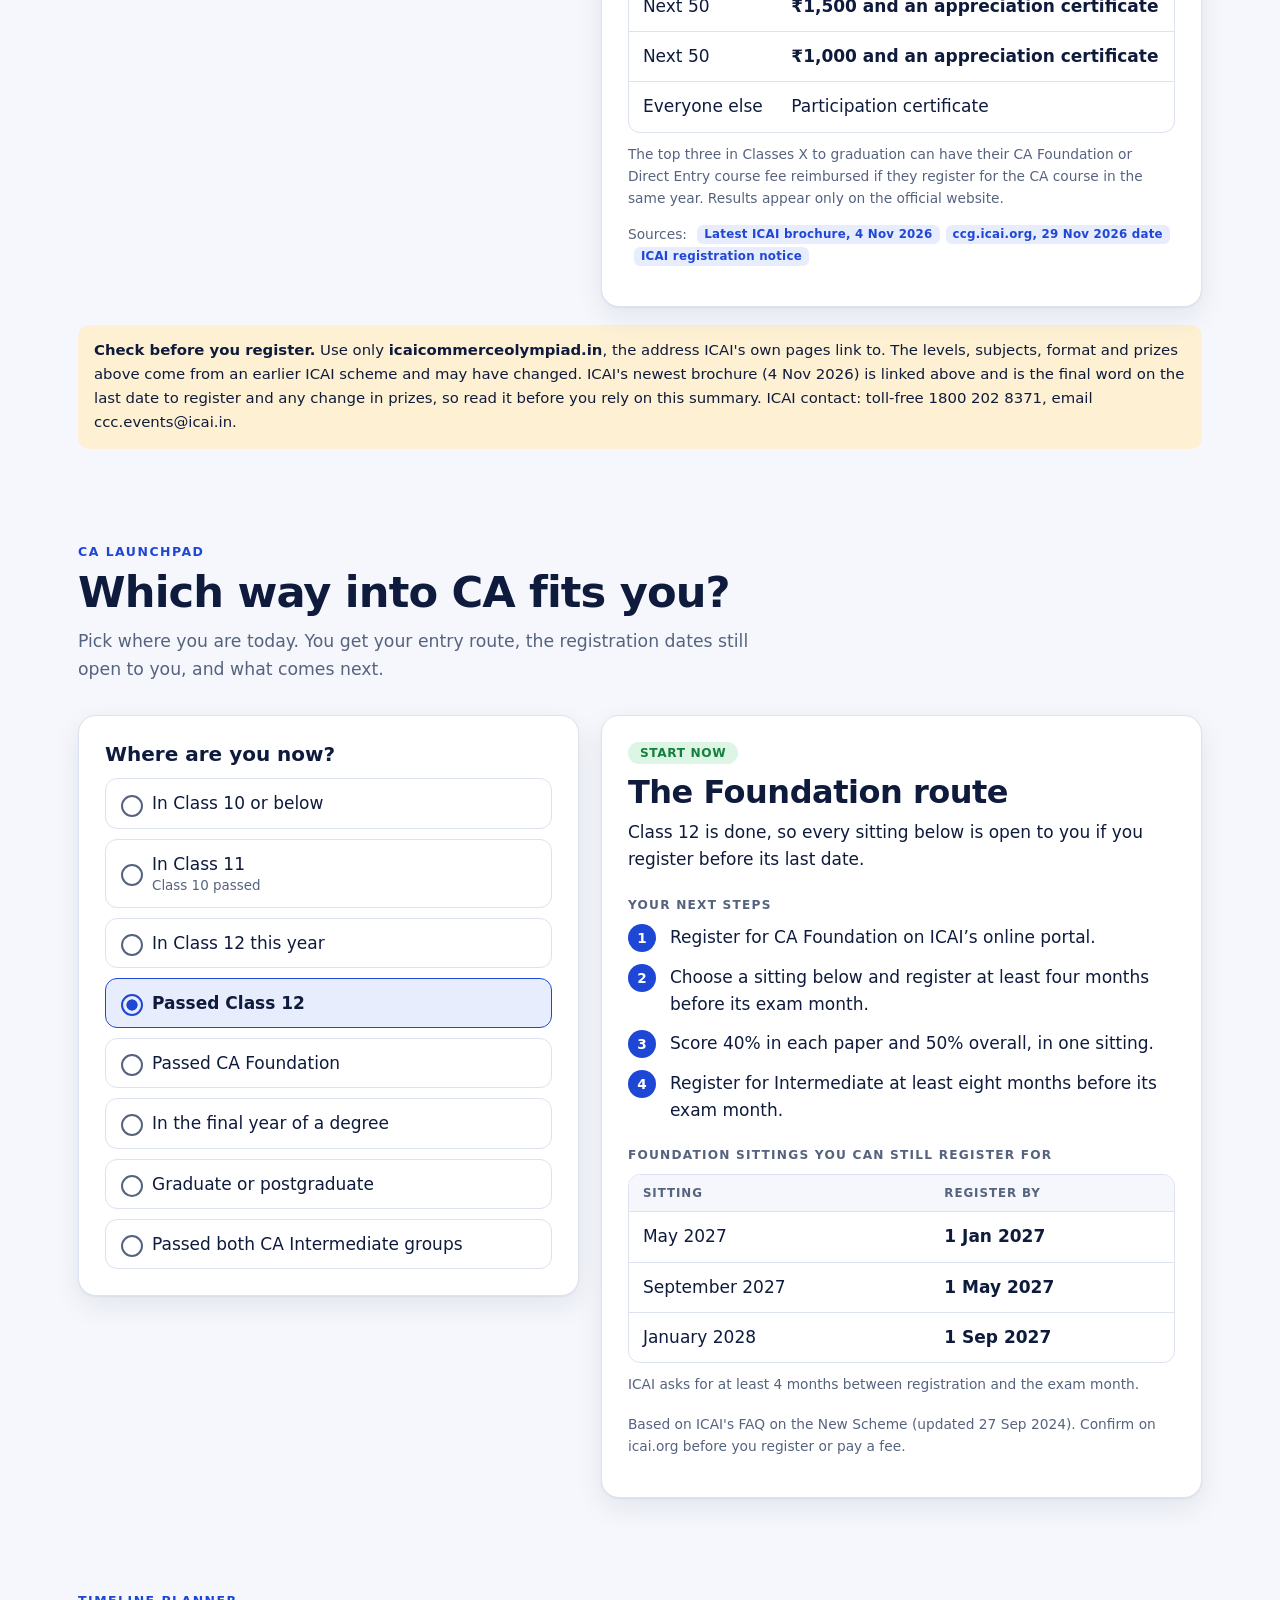
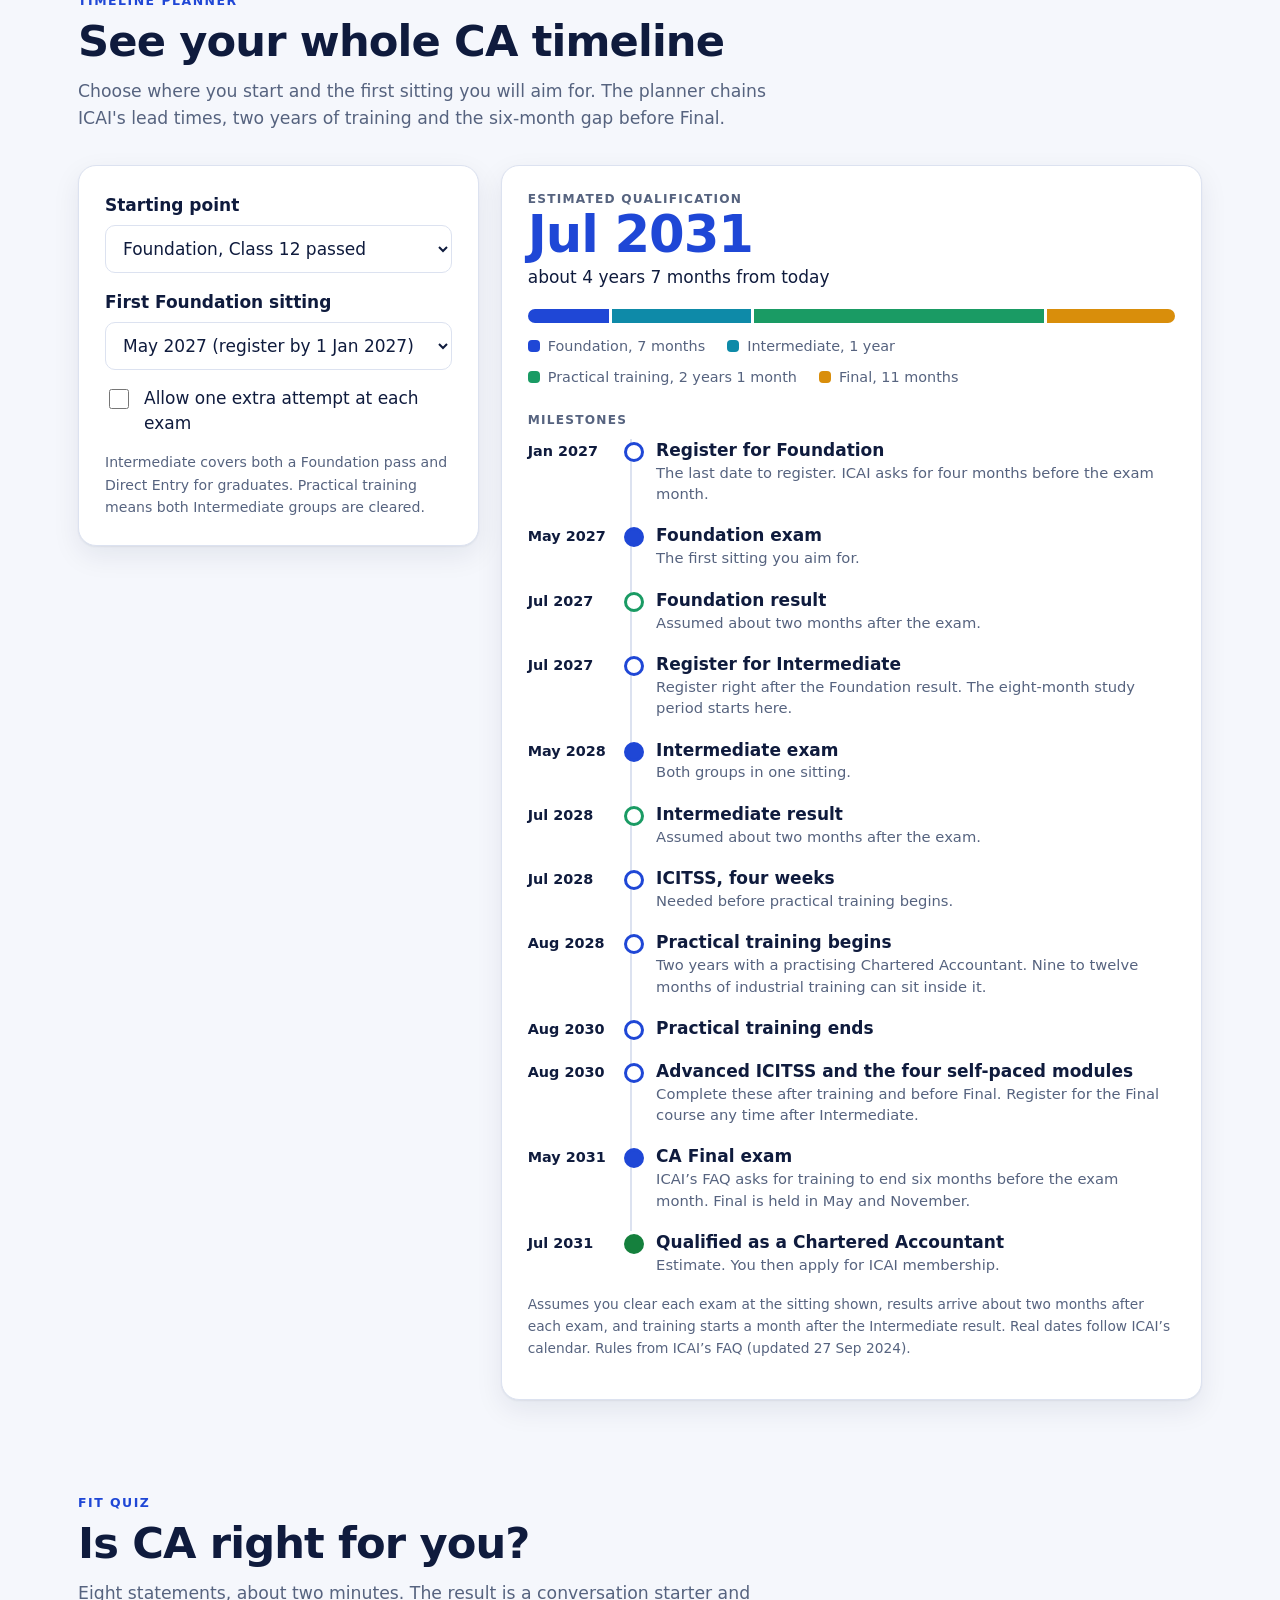
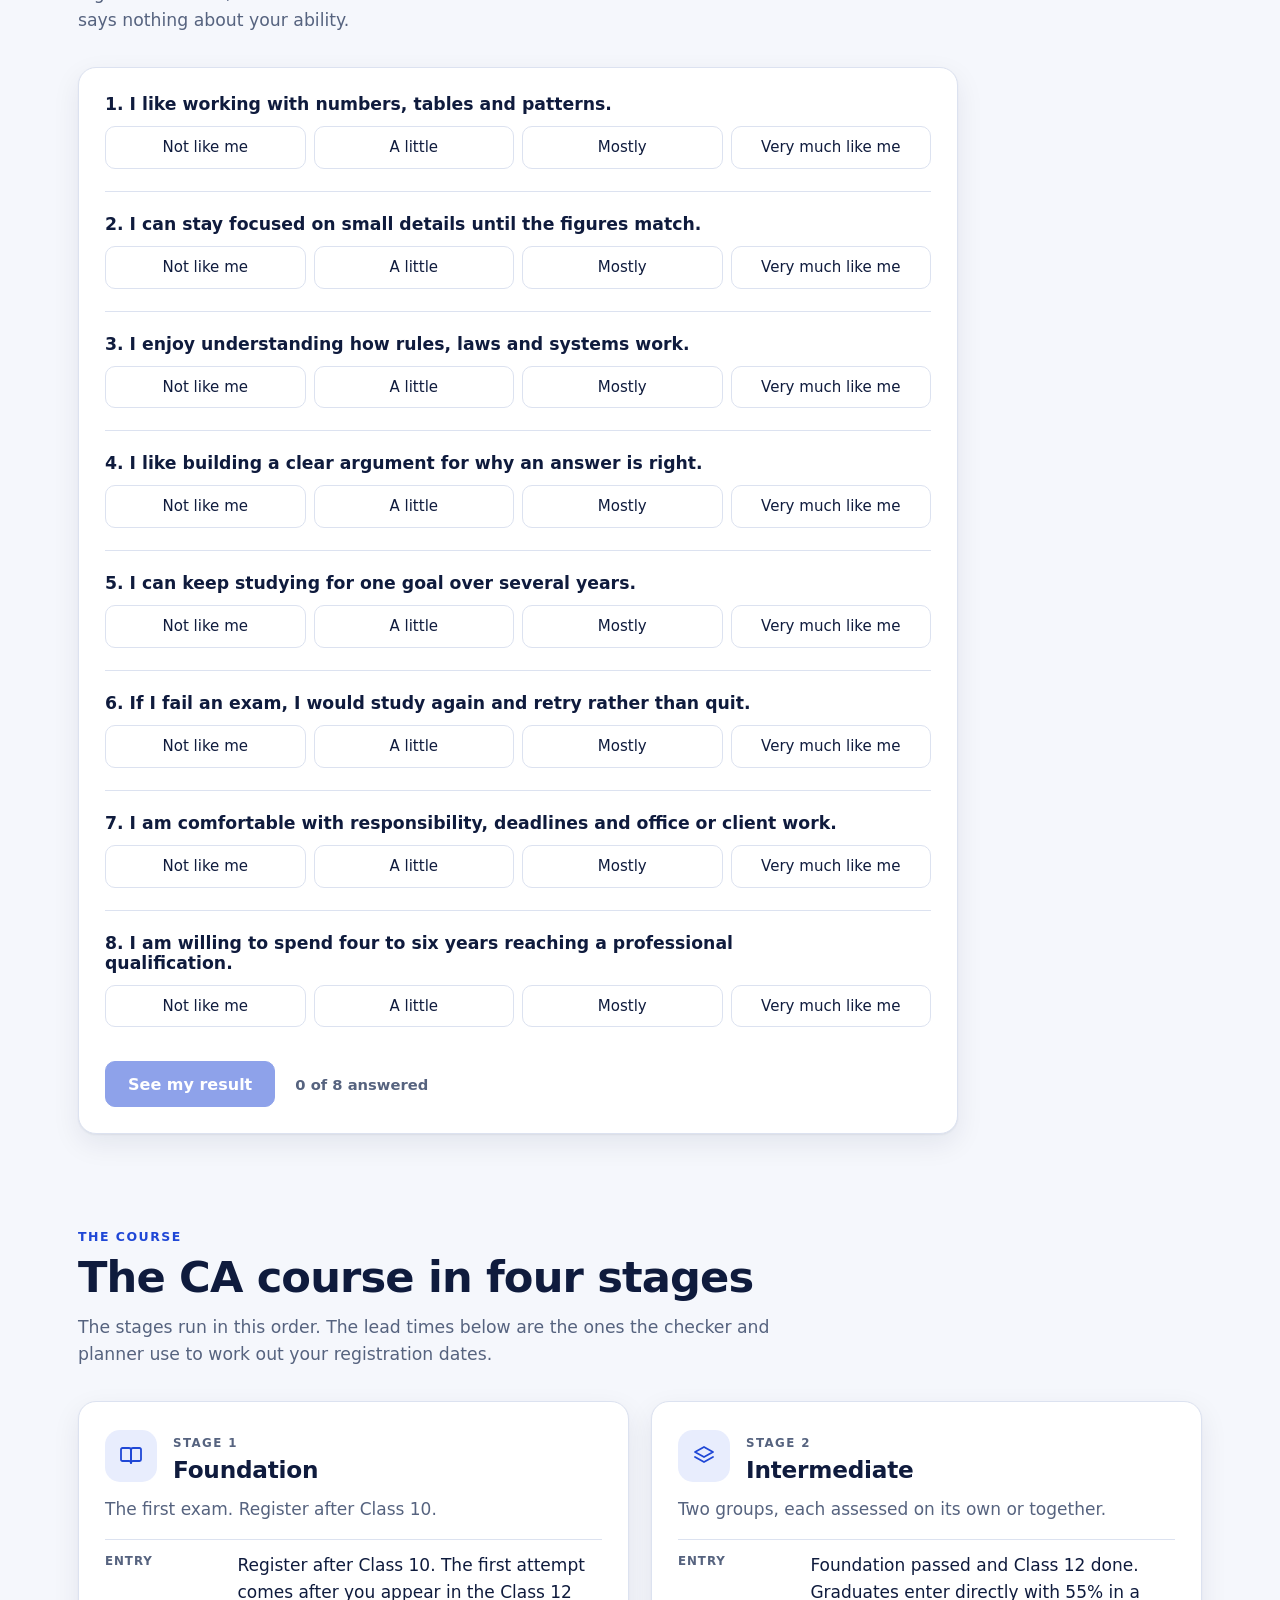
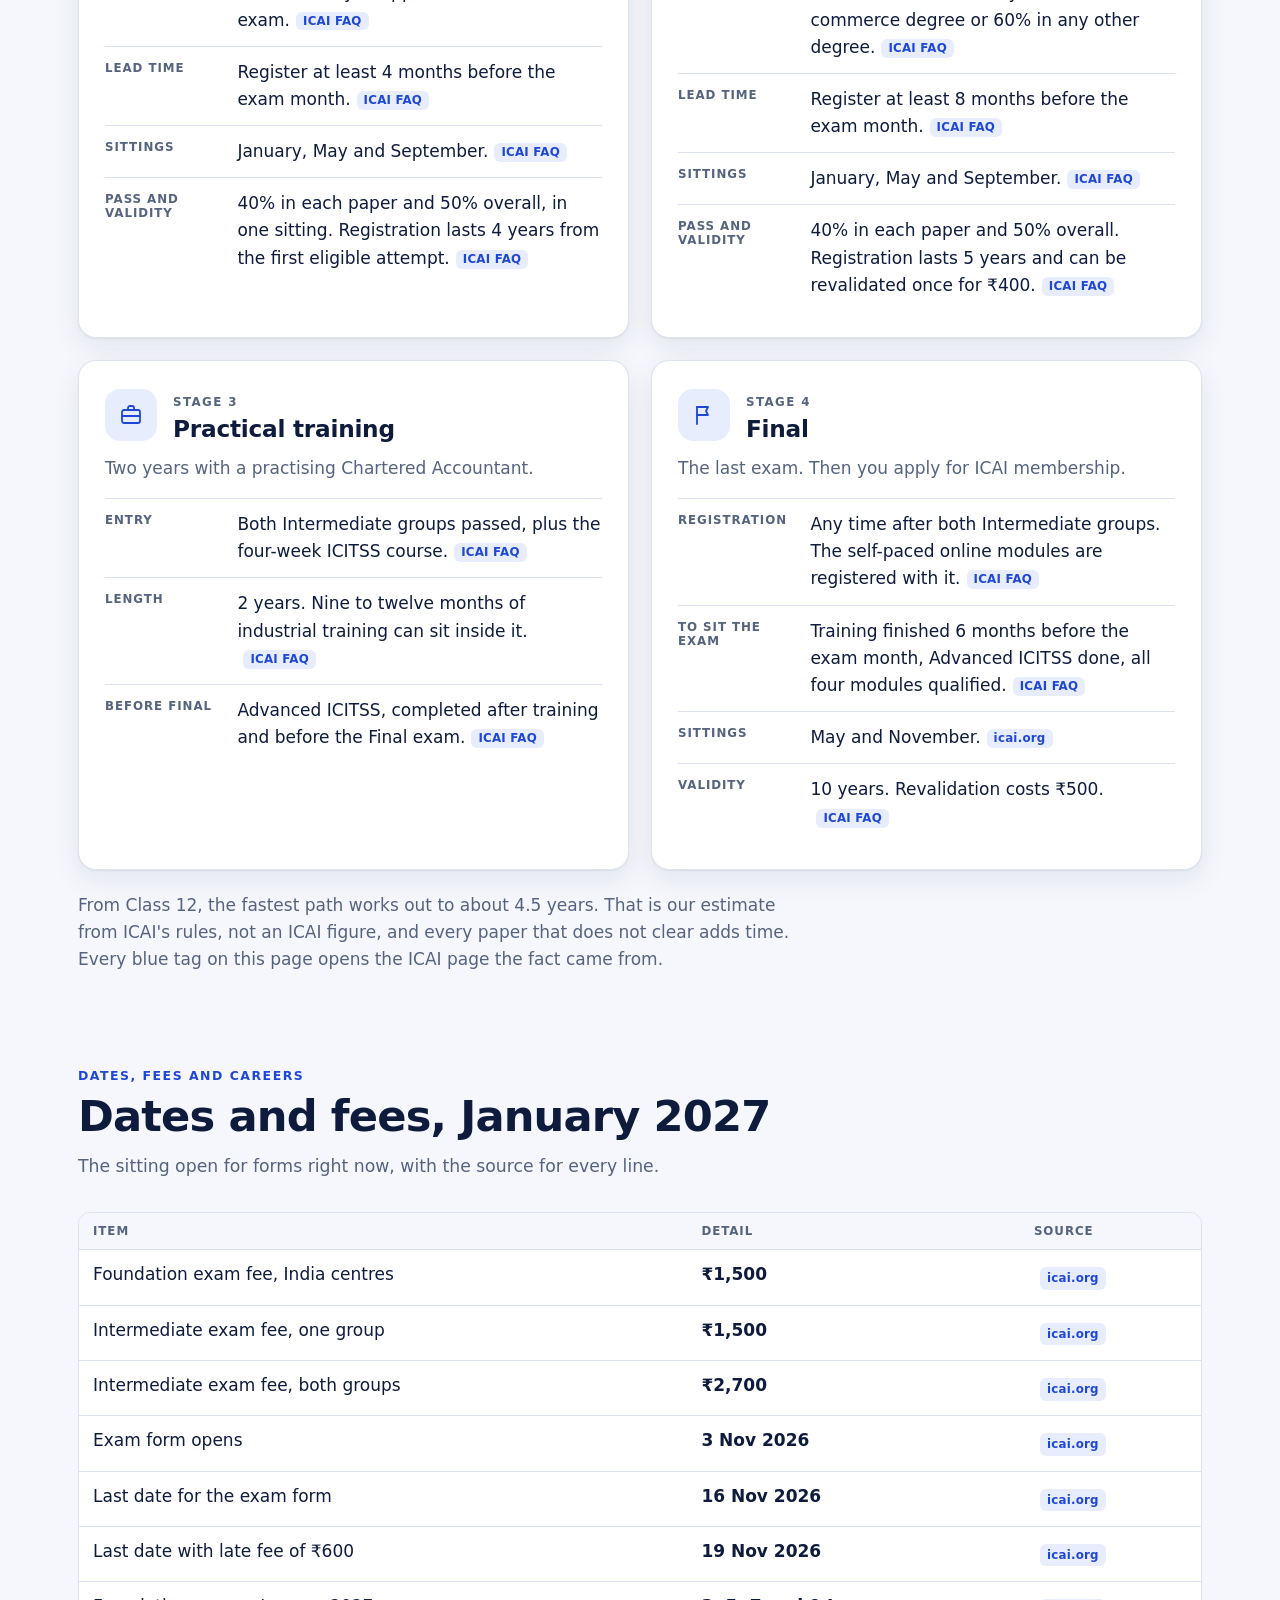
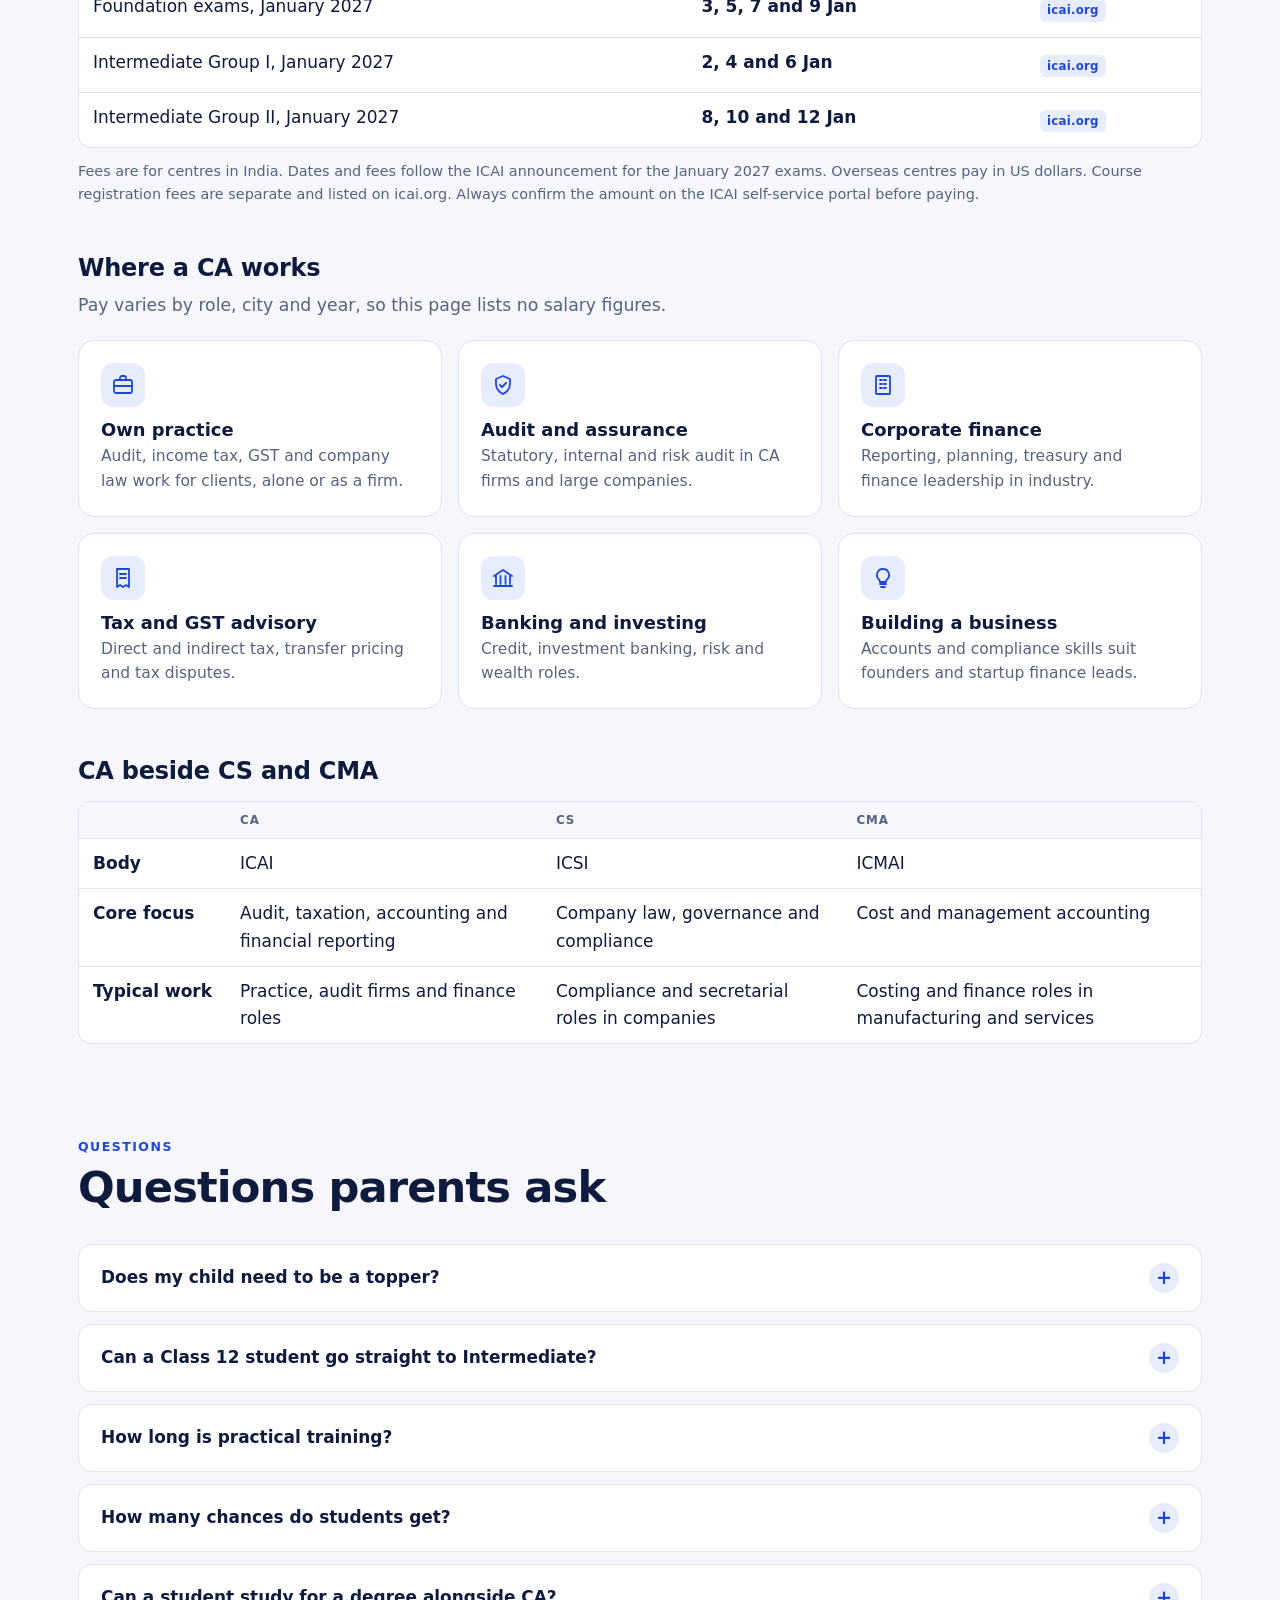
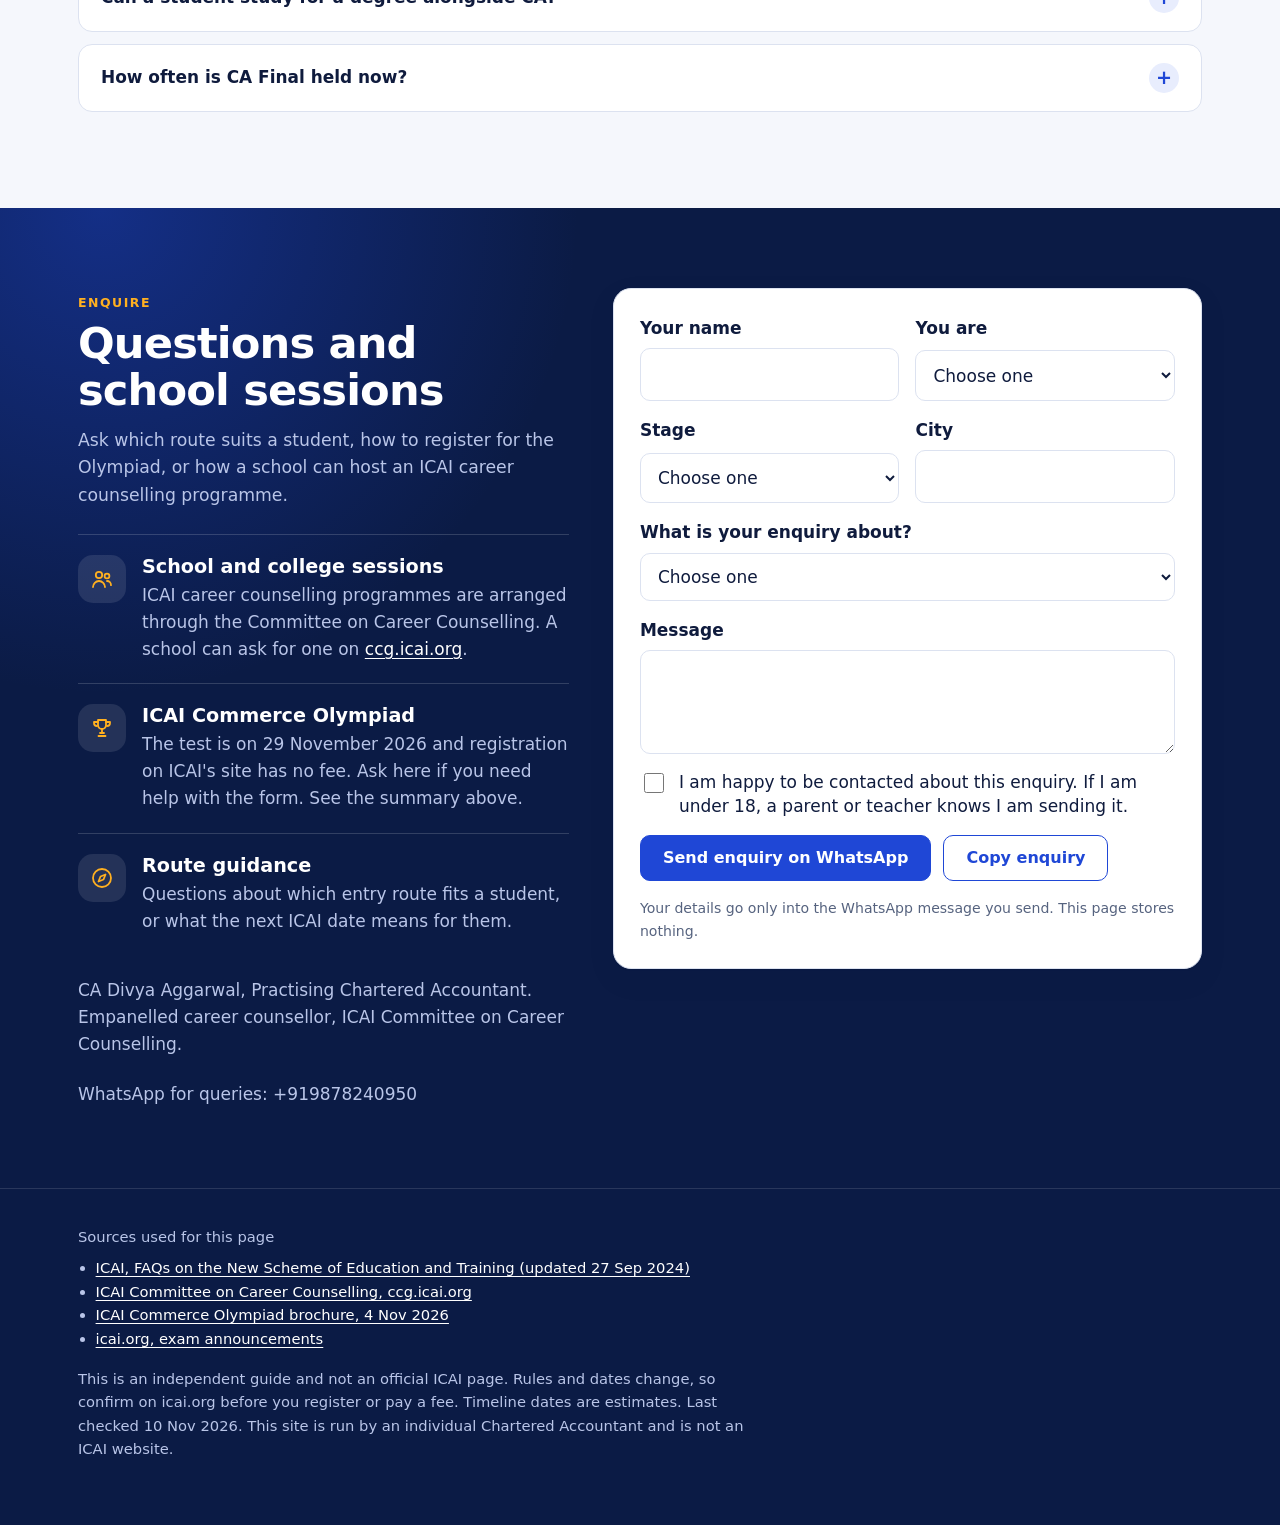
==== commit 8ace216f: "Add files via upload" ====
--- a/index.html
+++ b/index.html
@@ -4,7 +4,7 @@
 <meta charset="utf-8">
 <meta name="viewport" content="width=device-width,initial-scale=1,viewport-fit=cover">
 <title>Finance Simplified Career Desk</title>
-<meta name="description" content="ICAI Commerce Olympiad summary and CA Launchpad: career guidance for students and parents after Class 10 and 12.">
+<meta name="description" content="ICAI Commerce Olympiad and CA Launchpad: career guidance for students and parents after Class 10 and 12.">
 <link rel="stylesheet" href="https://fonts.googleapis.com/css2?family=Bricolage+Grotesque:wght@600;700;800&family=Figtree:wght@400;500;600;700&family=Hind:wght@400;500;600&display=swap">
 <link rel="stylesheet" href="style.css">
 </head>
@@ -74,7 +74,7 @@
   <div class="sec-head">
     <span class="kicker">ICAI Commerce Olympiad</span>
     <h2 class="t">The ICAI Commerce Olympiad, at a glance</h2>
-    <p class="lead">An online test run by ICAI's Committee on Career Counselling for students from Class VIII to graduation. The details below summarise ICAI's scheme. ICAI's newest brochure is one tap away.</p>
+    <p class="lead">An online test run by ICAI's Committee on Career Counselling for students from Class VIII to graduation. The latest ICAI brochure is one tap away. Read it for the final details.</p>
   </div>
   <div class="broch">
     <div class="bhead">
@@ -89,7 +89,6 @@
       <div class="row" style="margin-top:20px">
         <a class="btn accent" href="https://icaicommerceolympiad.in/" target="_blank" rel="noopener">Register on ICAI's site</a>
         <a class="btn light" href="https://ccg.icai.org/images/ICAI-commerce-olympiad-04-11-2026-v2.jpeg" target="_blank" rel="noopener">Latest ICAI brochure, 4 Nov 2026</a>
-        <a class="btn light" href="https://icaicommerceolympiad.in/PDF/ICAI_Commerce_Olympiad.pdf" target="_blank" rel="noopener">Full scheme (PDF)</a>
       </div>
     </div>
     <div class="card">
@@ -110,10 +109,10 @@
           <tr><td>Everyone else</td><td>Participation certificate</td></tr>
         </tbody></table></div>
       <p class="tnote">The top three in Classes X to graduation can have their CA Foundation or Direct Entry course fee reimbursed if they register for the CA course in the same year. Results appear only on the official website.</p>
-      <p class="src" style="margin-top:14px !important">Sources: <a class="sr" href="https://ccg.icai.org/images/ICAI-commerce-olympiad-04-11-2026-v2.jpeg" target="_blank" rel="noopener">Latest ICAI brochure, 4 Nov 2026</a><a class="sr" href="https://icaicommerceolympiad.in/PDF/ICAI_Commerce_Olympiad.pdf" target="_blank" rel="noopener">ICAI scheme (PDF)</a><a class="sr" href="https://ccg.icai.org/" target="_blank" rel="noopener">ccg.icai.org, 29 Nov 2026 date</a><a class="sr" href="https://icai.org/post/19449" target="_blank" rel="noopener">ICAI registration notice</a></p>
-    </div>
-  </div>
-  <p class="bnote"><b>Check before you register.</b> Use only <b>icaicommerceolympiad.in</b>, the address ICAI's own pages link to. The levels, subjects, format and prizes above come from ICAI's published scheme. ICAI's newest brochure (4 Nov 2026) is linked above and is the final word on the last date to register and any change in prizes, so read it before you rely on this summary. ICAI contact: toll-free 1800 202 8371, email ccc.events@icai.in.</p>
+      <p class="src" style="margin-top:14px !important">Sources: <a class="sr" href="https://ccg.icai.org/images/ICAI-commerce-olympiad-04-11-2026-v2.jpeg" target="_blank" rel="noopener">Latest ICAI brochure, 4 Nov 2026</a><a class="sr" href="https://ccg.icai.org/" target="_blank" rel="noopener">ccg.icai.org, 29 Nov 2026 date</a><a class="sr" href="https://icai.org/post/19449" target="_blank" rel="noopener">ICAI registration notice</a></p>
+    </div>
+  </div>
+  <p class="bnote"><b>Check before you register.</b> Use only <b>icaicommerceolympiad.in</b>, the address ICAI's own pages link to. The levels, subjects, format and prizes above come from an earlier ICAI scheme and may have changed. ICAI's newest brochure (4 Nov 2026) is linked above and is the final word on the last date to register and any change in prizes, so read it before you rely on this summary. ICAI contact: toll-free 1800 202 8371, email ccc.events@icai.in.</p>
 </section>
 
 <section class="sec wrap" id="check">
@@ -369,7 +368,6 @@
     <ul>
       <li><a href="https://icai-call-sahayata.icai.org/wp-content/uploads/2025/03/About-CA-Course-Oro-FAQ.pdf" target="_blank" rel="noopener">ICAI, FAQs on the New Scheme of Education and Training (updated 27 Sep 2024)</a></li>
       <li><a href="https://ccg.icai.org/" target="_blank" rel="noopener">ICAI Committee on Career Counselling, ccg.icai.org</a></li>
-      <li><a href="https://icaicommerceolympiad.in/PDF/ICAI_Commerce_Olympiad.pdf" target="_blank" rel="noopener">ICAI Commerce Olympiad scheme (PDF)</a></li>
       <li><a href="https://ccg.icai.org/images/ICAI-commerce-olympiad-04-11-2026-v2.jpeg" target="_blank" rel="noopener">ICAI Commerce Olympiad brochure, 4 Nov 2026</a></li>
       <li><a href="https://www.icai.org/" target="_blank" rel="noopener">icai.org, exam announcements</a></li>
     </ul>
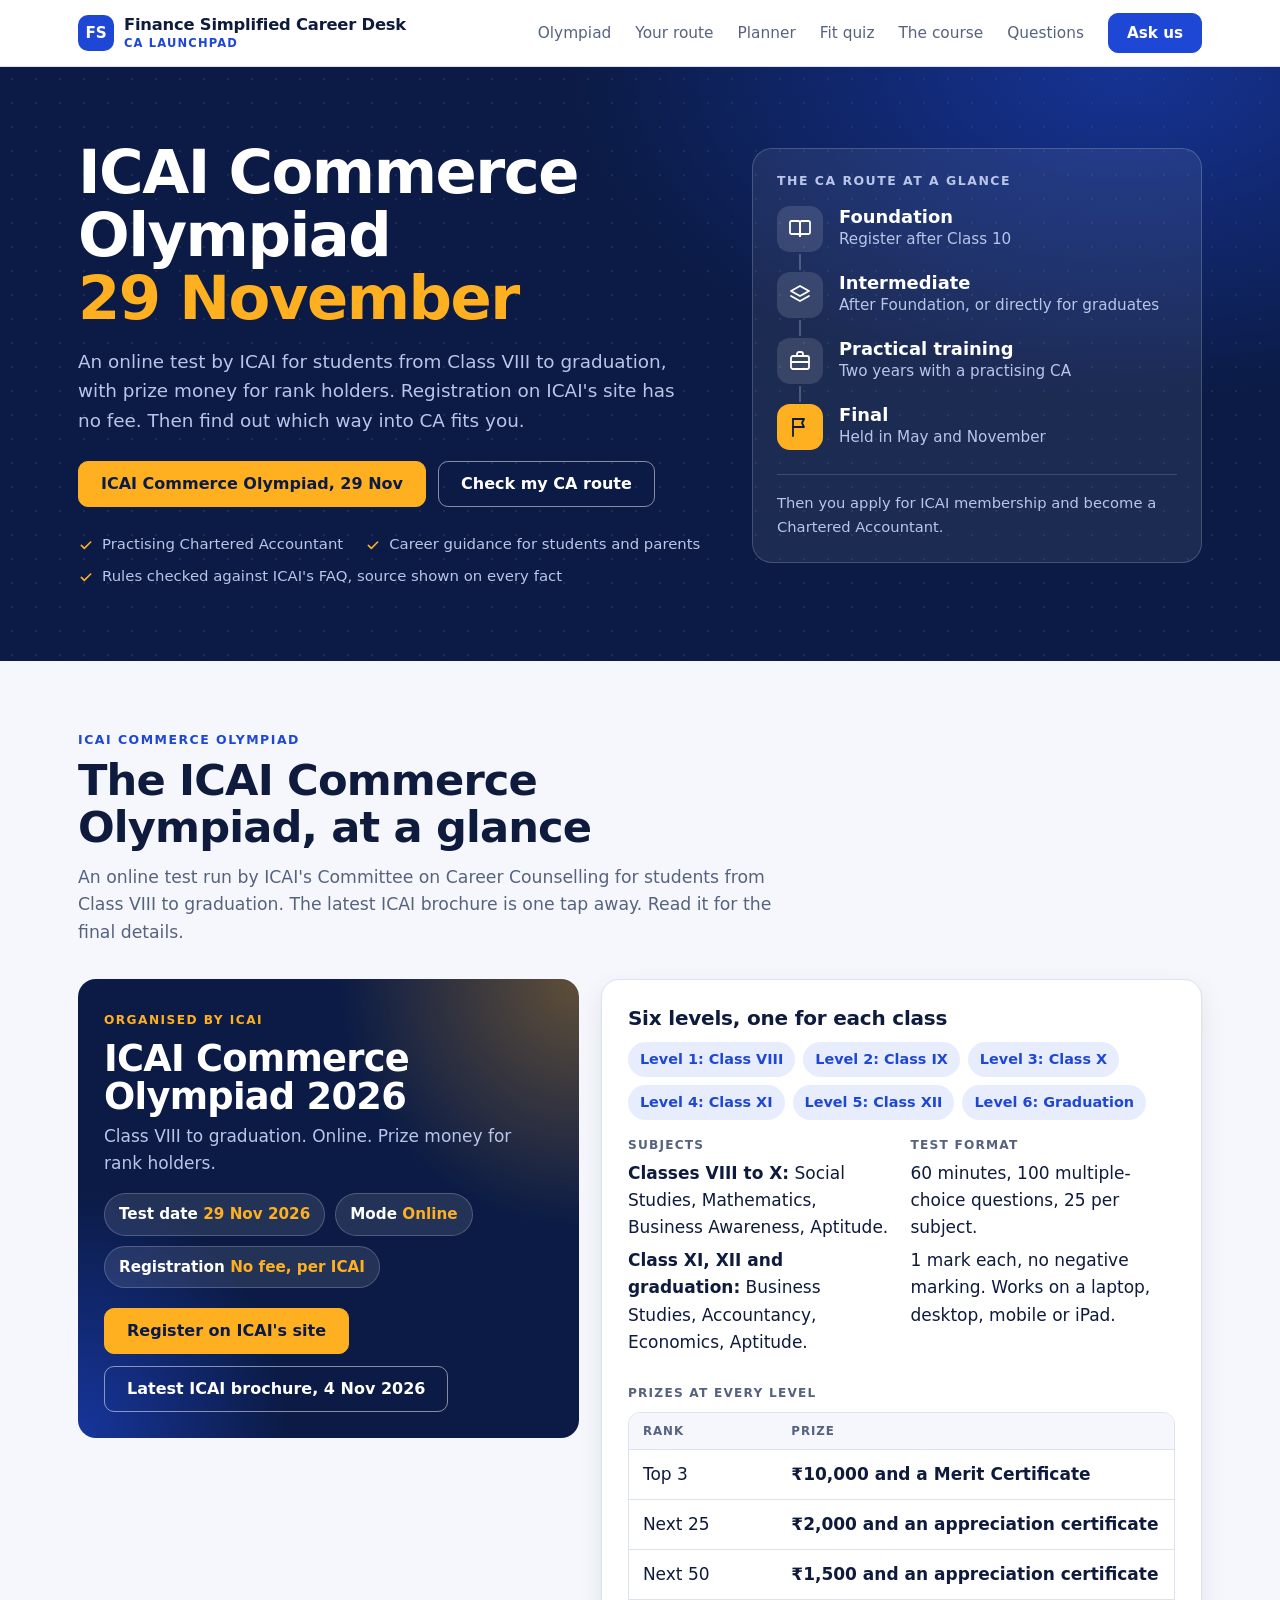
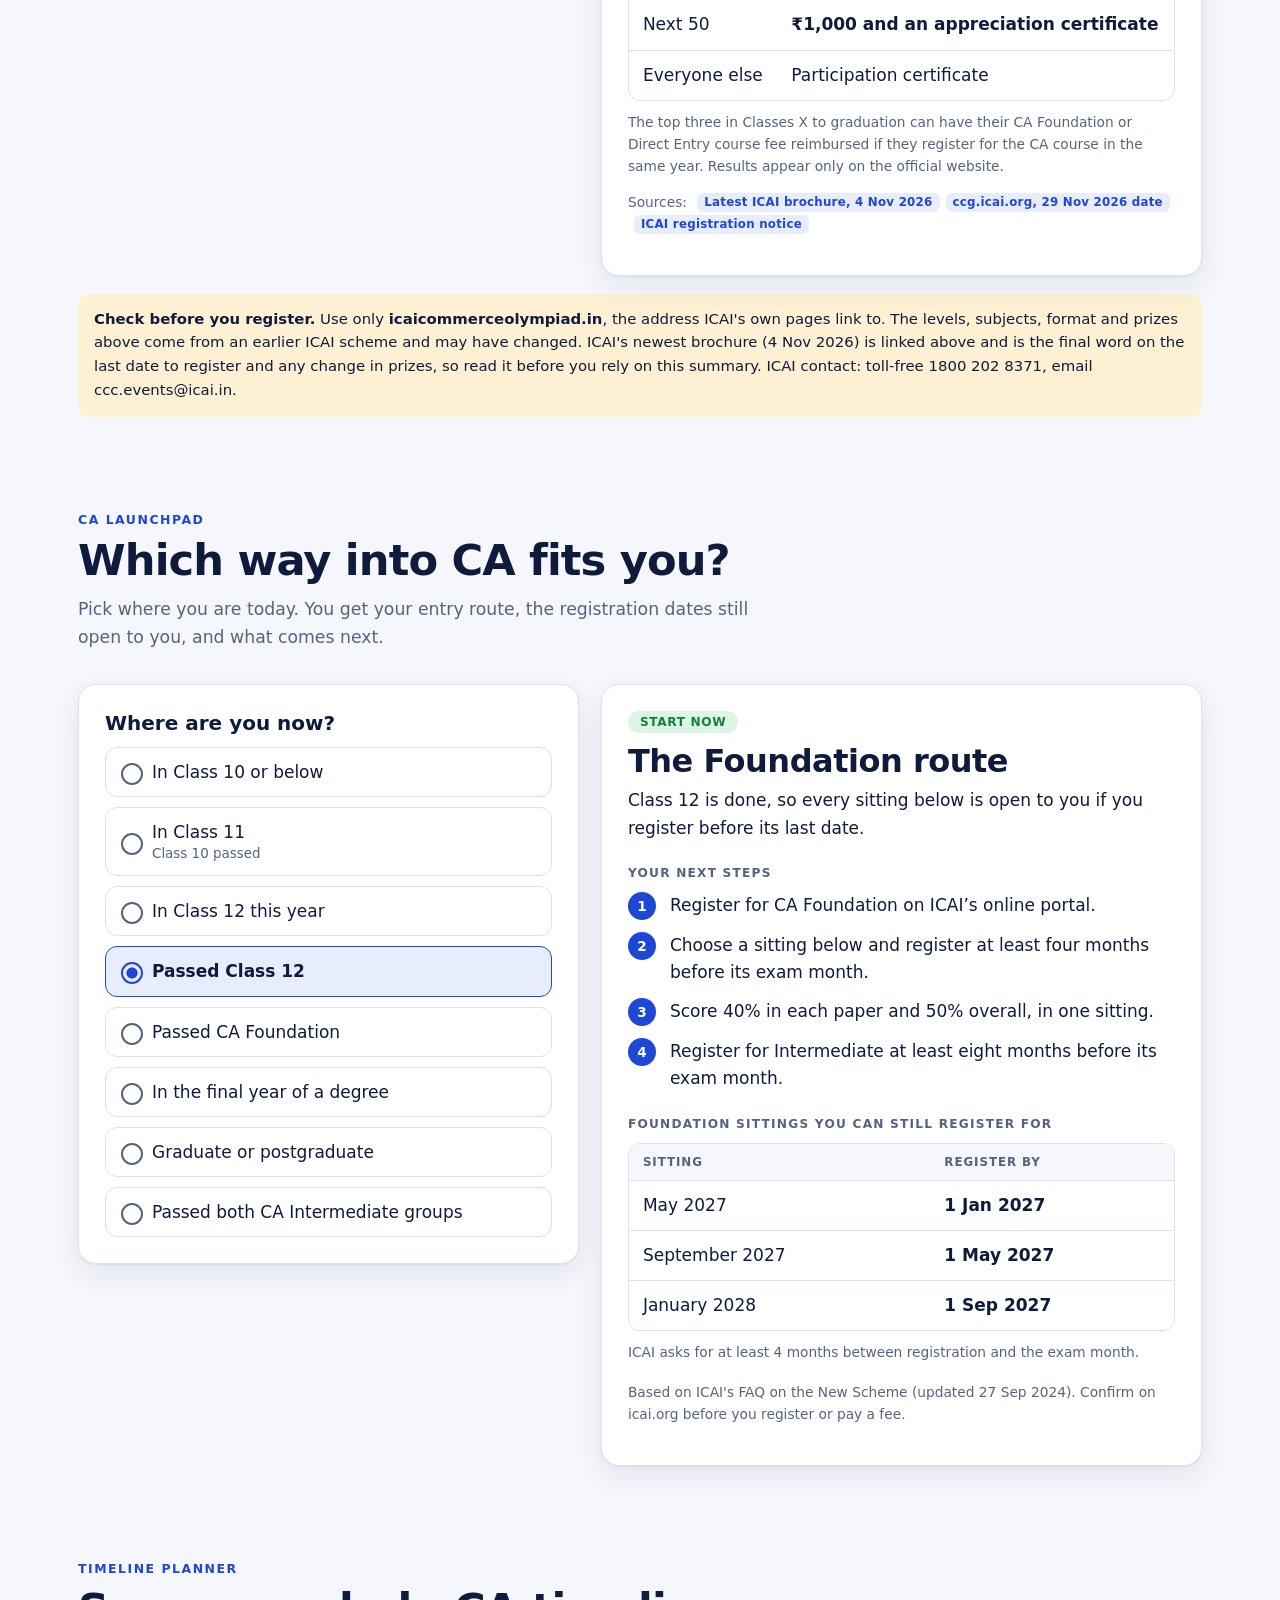
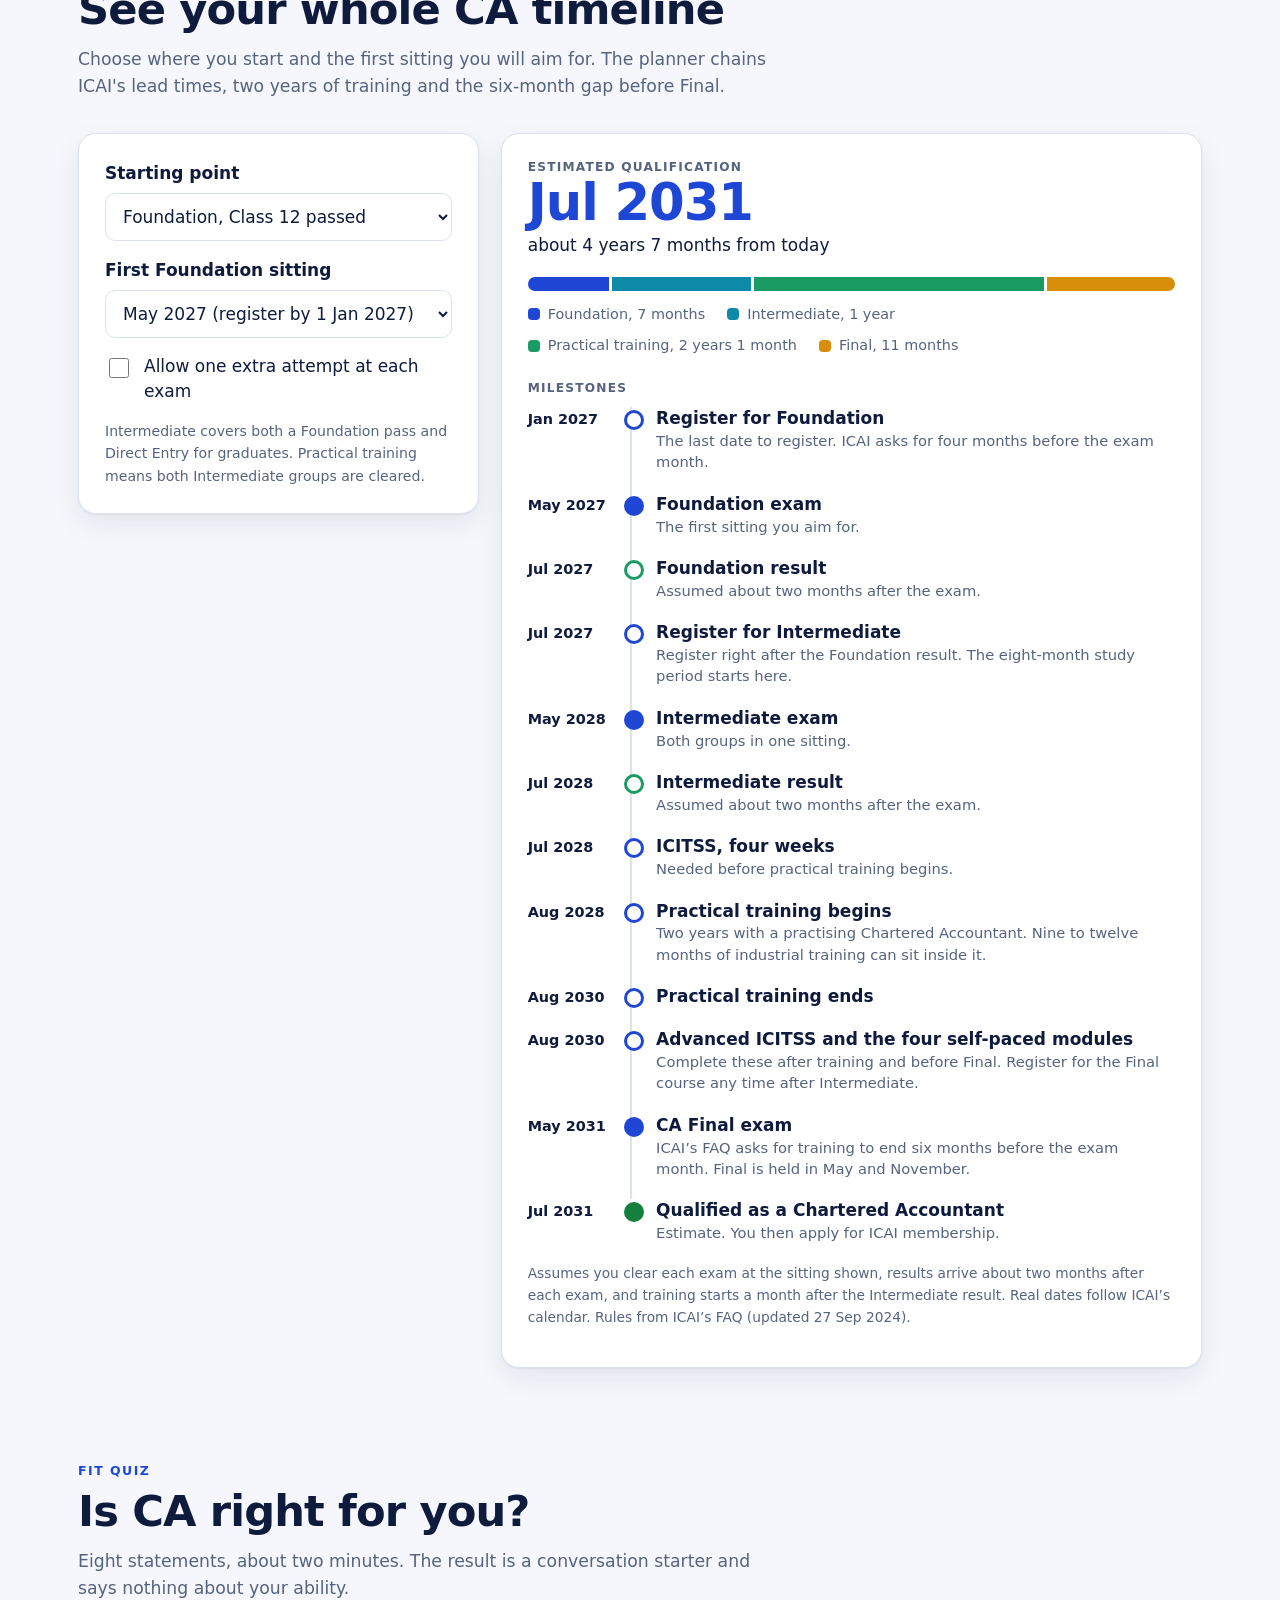
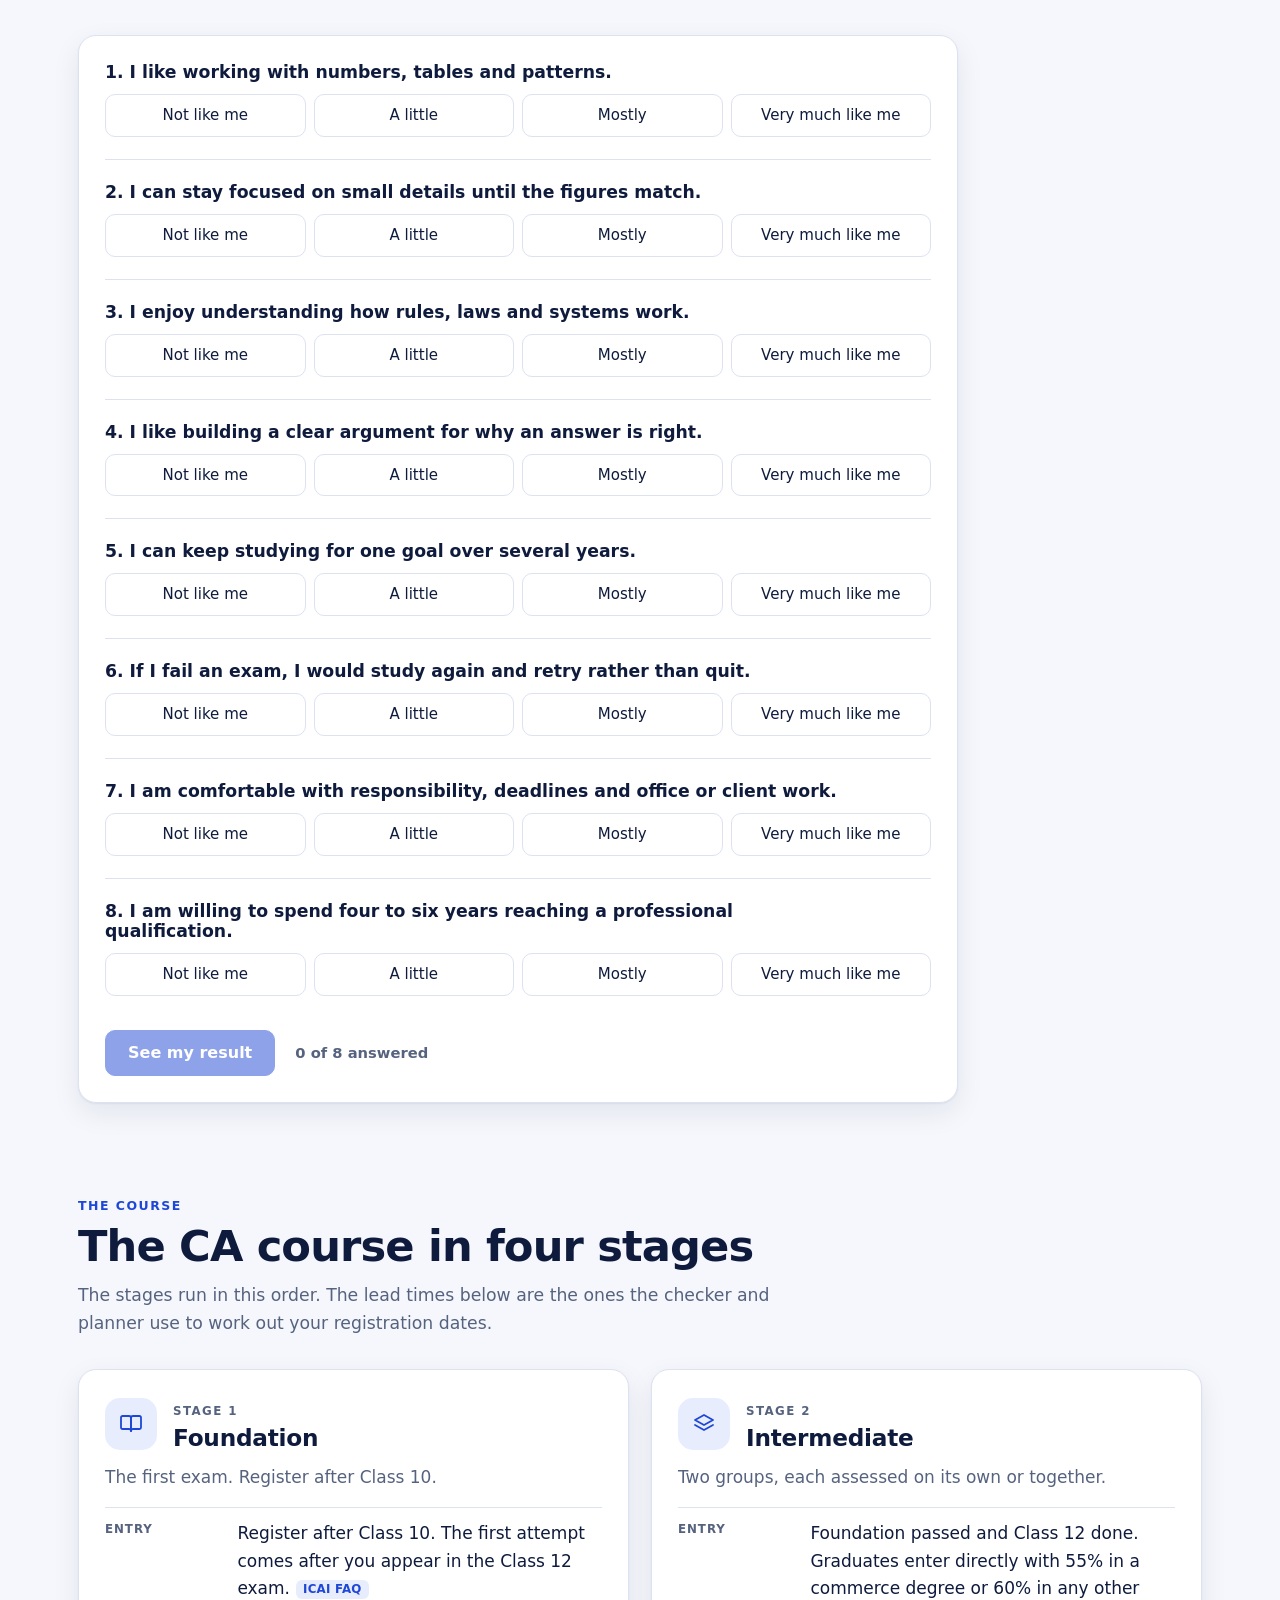
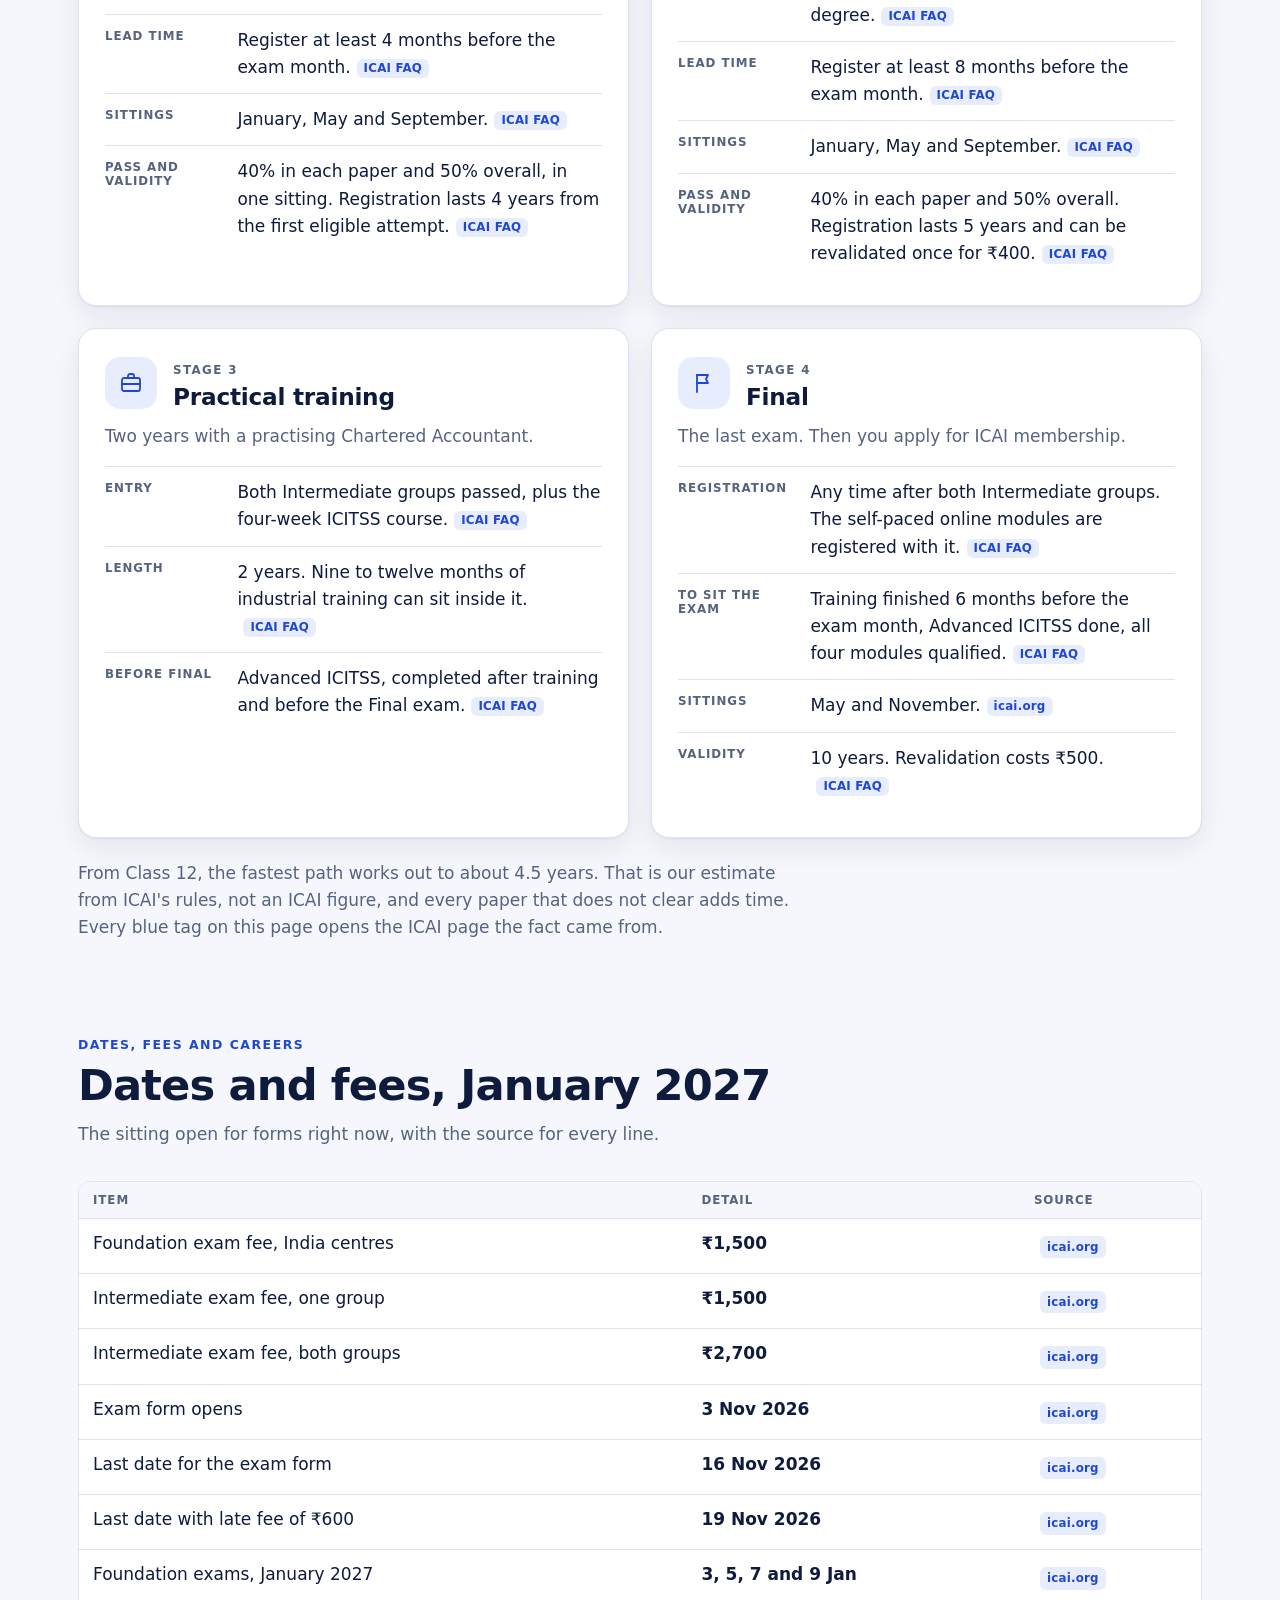
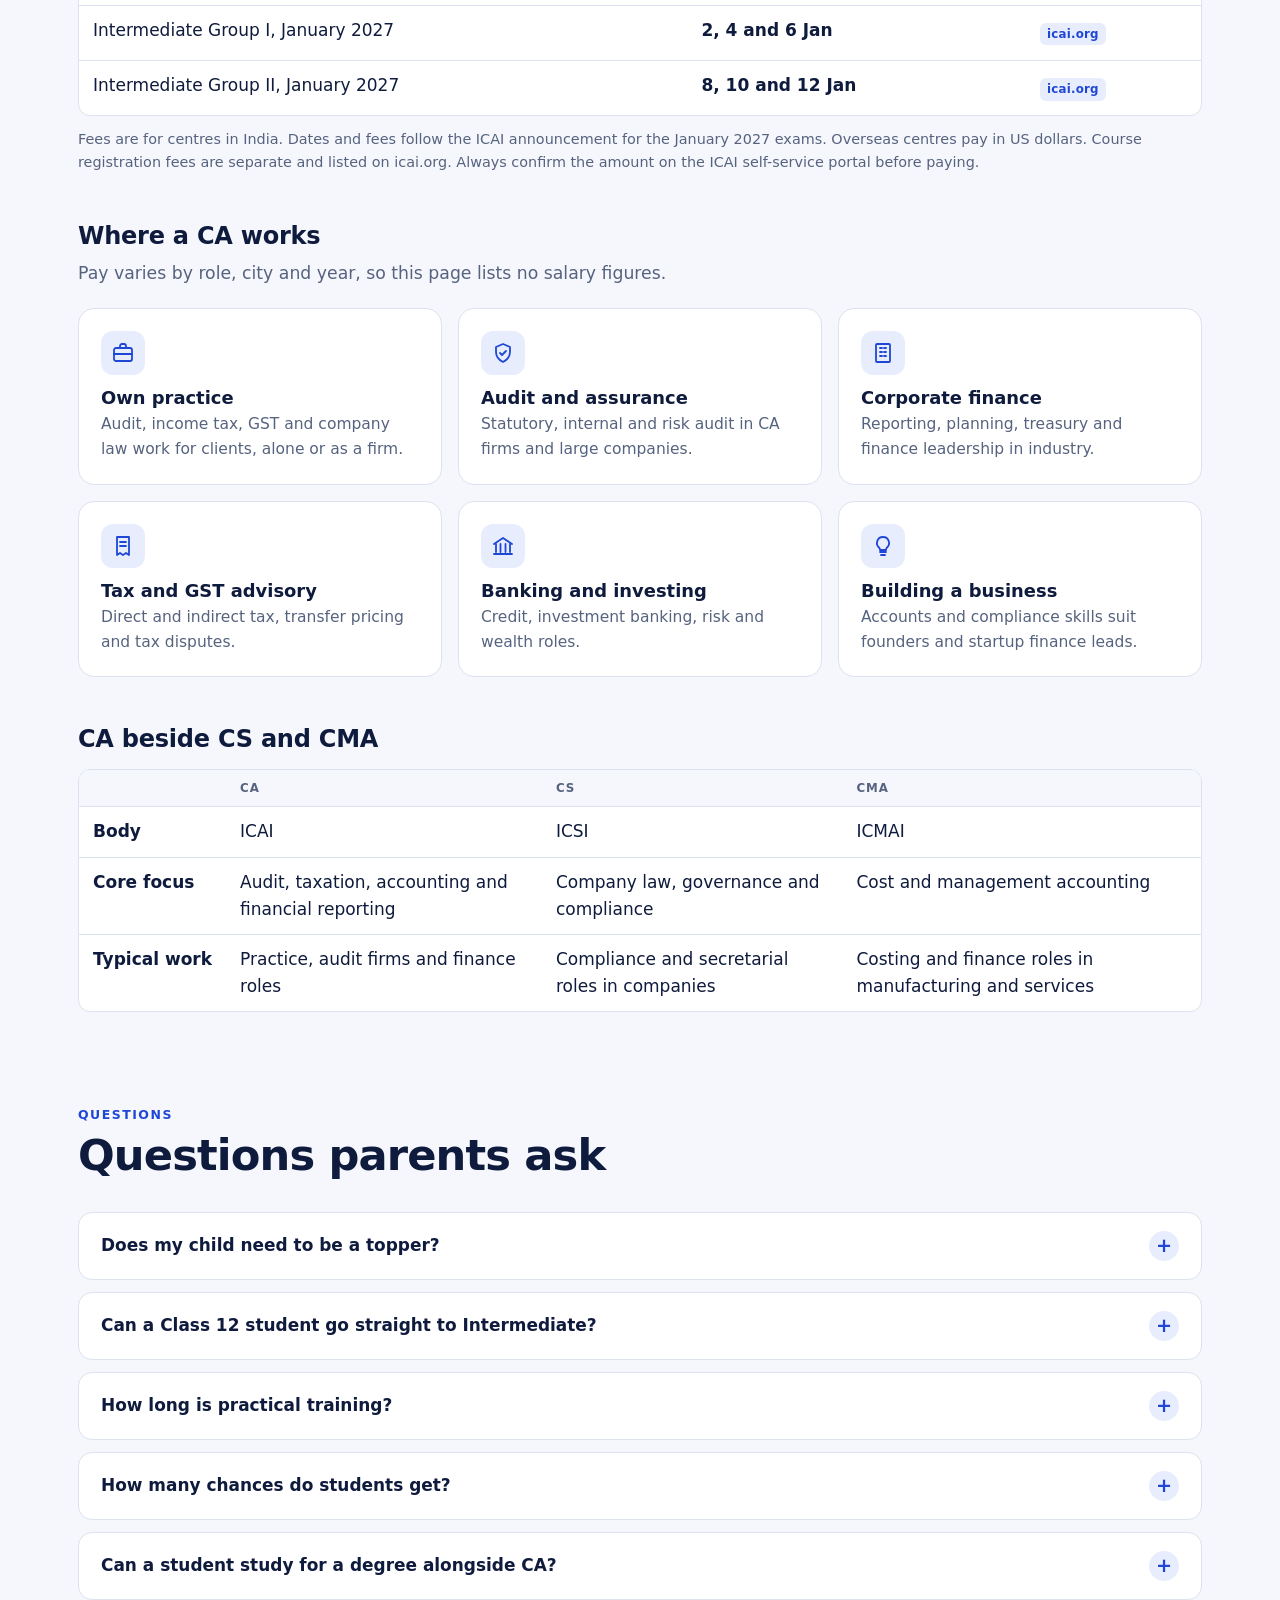
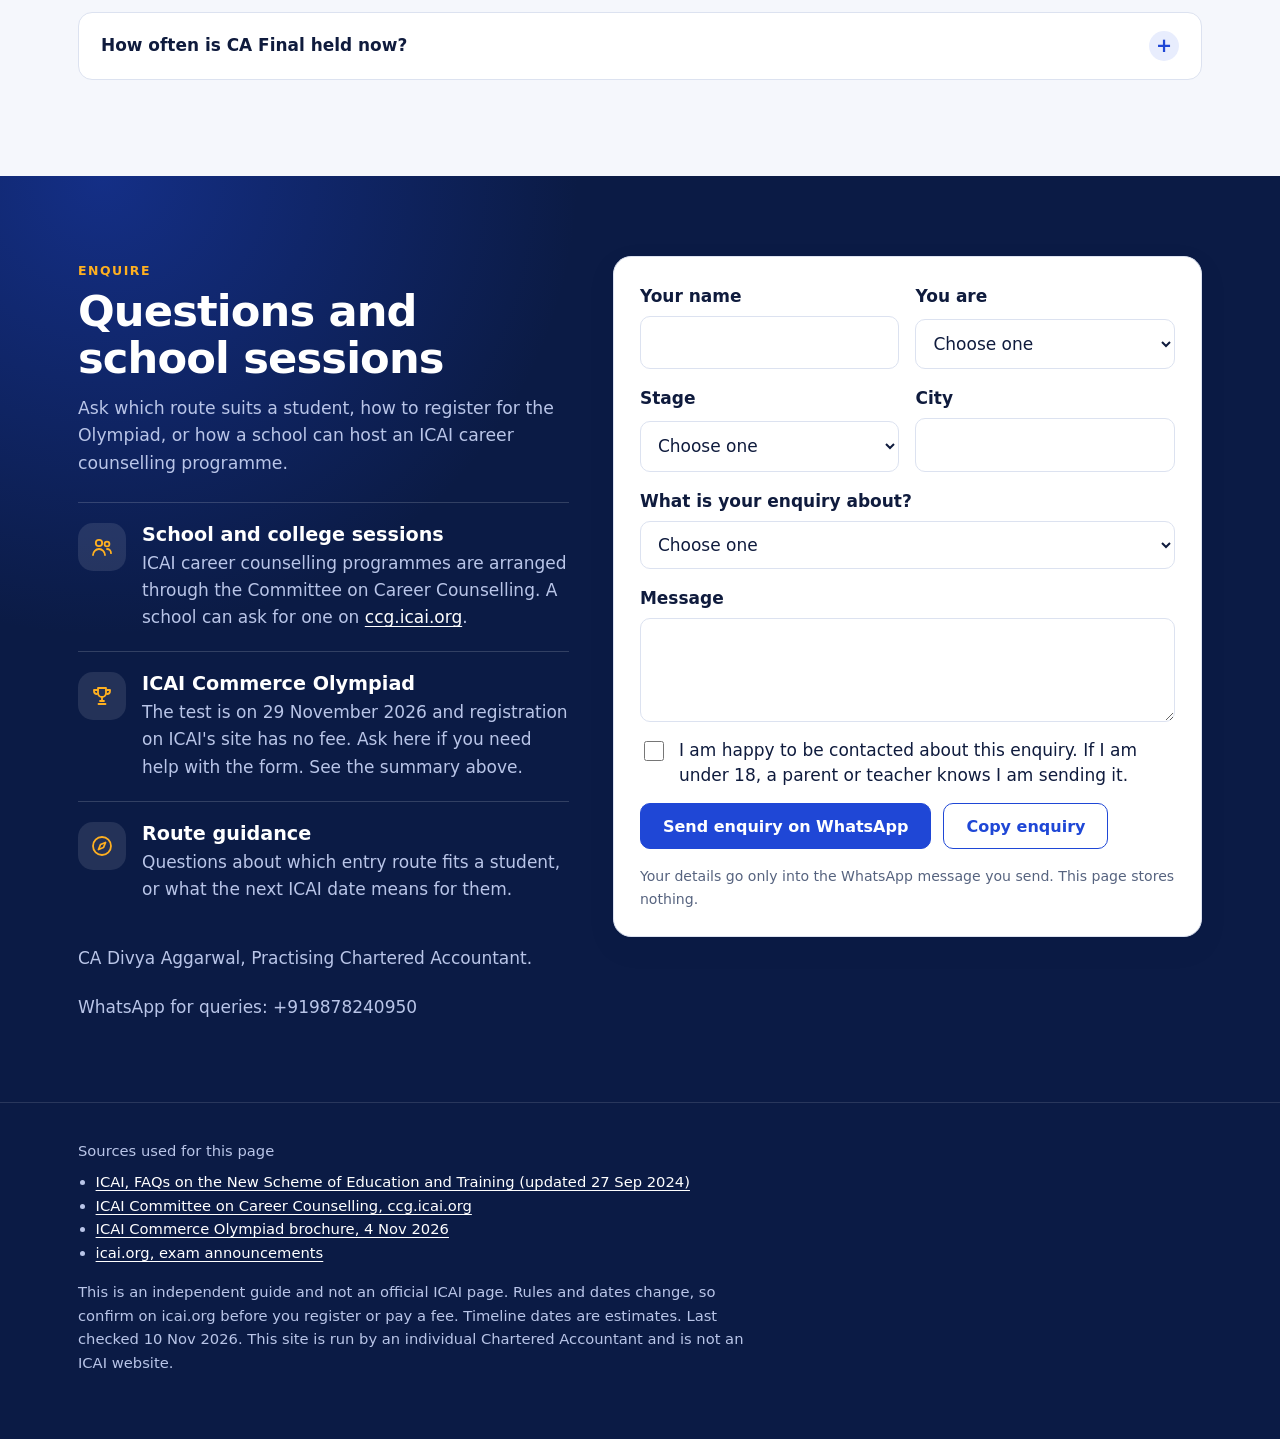
==== commit 3cd173f9: "Add files via upload" ====
--- a/index.html
+++ b/index.html
@@ -53,7 +53,7 @@
       </div>
       <ul class="trust">
         <li><svg class="ic"><use href="#i-check"/></svg>Practising Chartered Accountant</li>
-        <li><svg class="ic"><use href="#i-check"/></svg>Empanelled career counsellor, ICAI Committee on Career Counselling</li>
+        <li><svg class="ic"><use href="#i-check"/></svg>Career guidance for students and parents</li>
         <li><svg class="ic"><use href="#i-check"/></svg>Rules checked against ICAI's FAQ, source shown on every fact</li>
       </ul>
     </div>
@@ -333,7 +333,7 @@
         <li><span class="ico"><svg class="ic"><use href="#i-trophy"/></svg></span><div><h3>ICAI Commerce Olympiad</h3><p>The test is on 29 November 2026 and registration on ICAI's site has no fee. Ask here if you need help with the form. See the summary above.</p></div></li>
         <li><span class="ico"><svg class="ic"><use href="#i-compass"/></svg></span><div><h3>Route guidance</h3><p>Questions about which entry route fits a student, or what the next ICAI date means for them.</p></div></li>
       </ul>
-      <p class="sign">CA Divya Aggarwal, Practising Chartered Accountant. Empanelled career counsellor, ICAI Committee on Career Counselling.</p>
+      <p class="sign">CA Divya Aggarwal, Practising Chartered Accountant.</p>
       <p class="sign" id="wa-line" hidden></p>
     </div>
     <form class="card fields" id="enq" aria-label="Enquiry form" novalidate>
